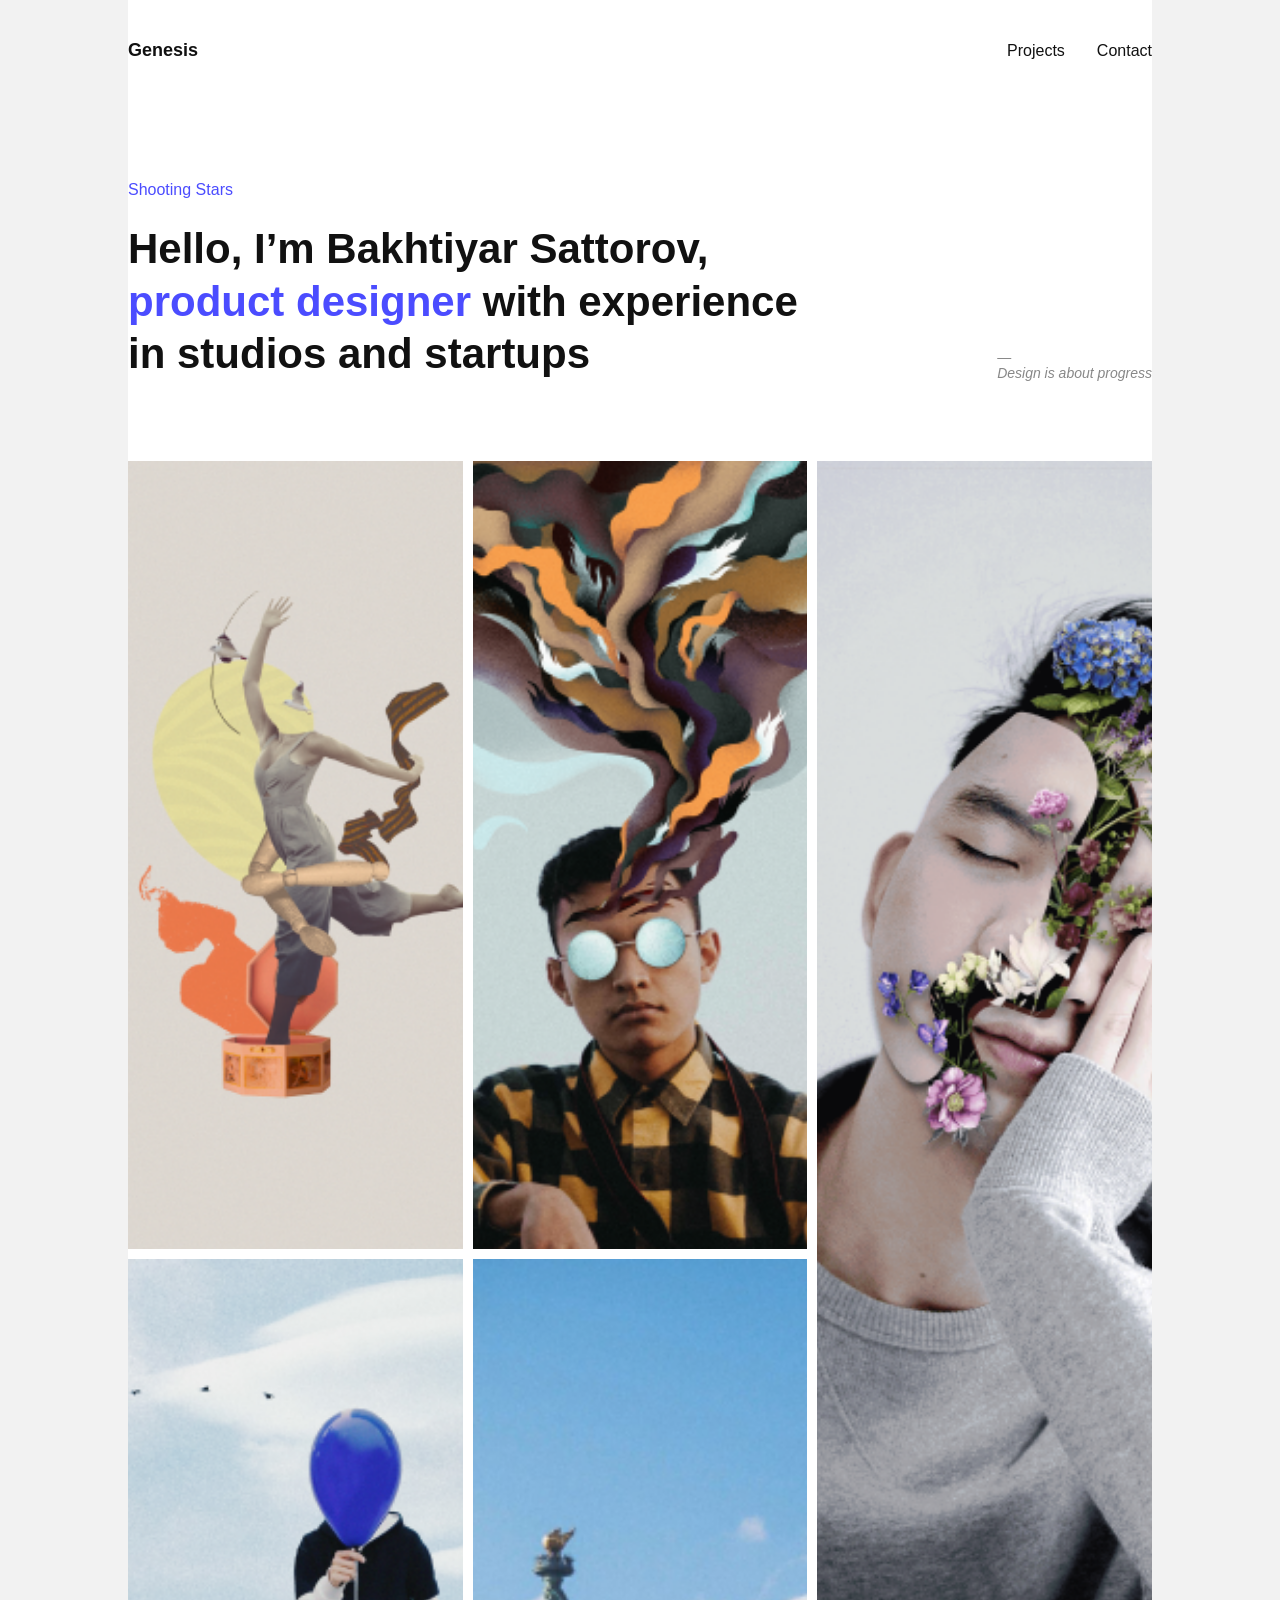
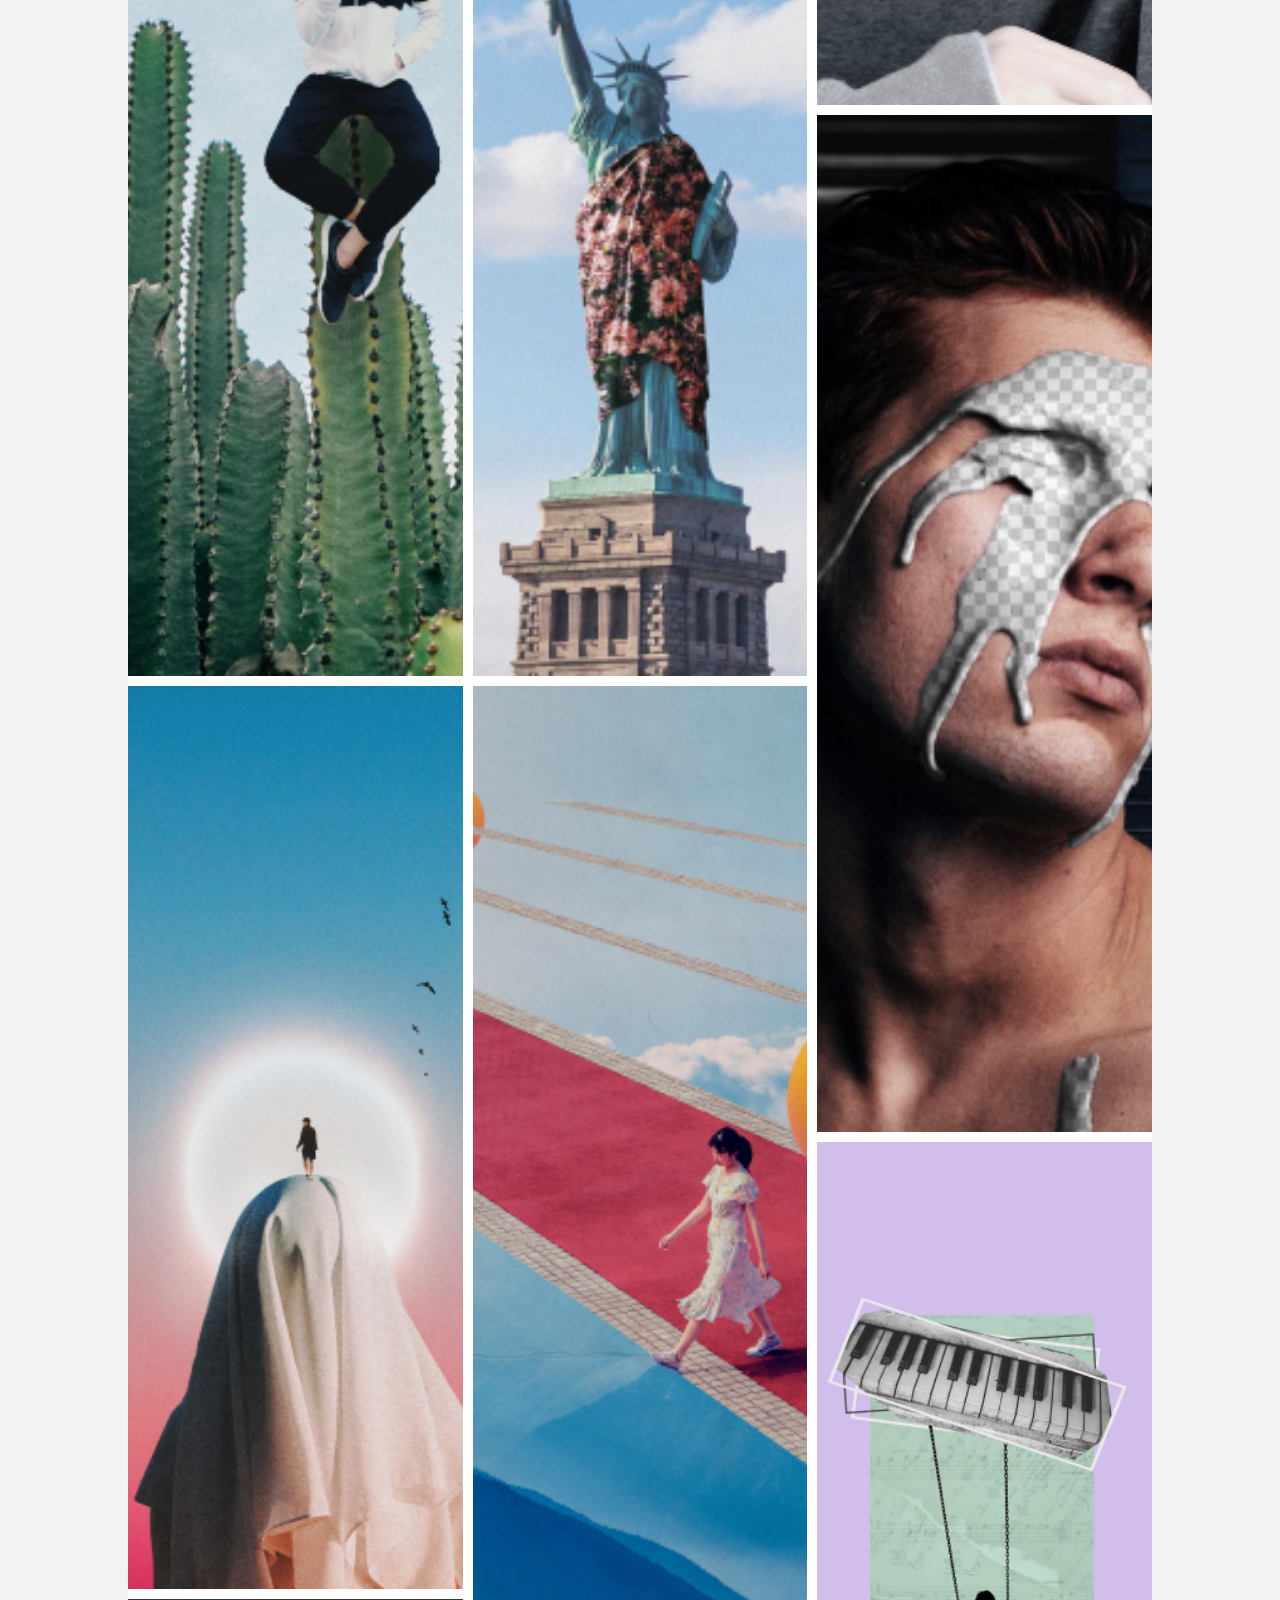
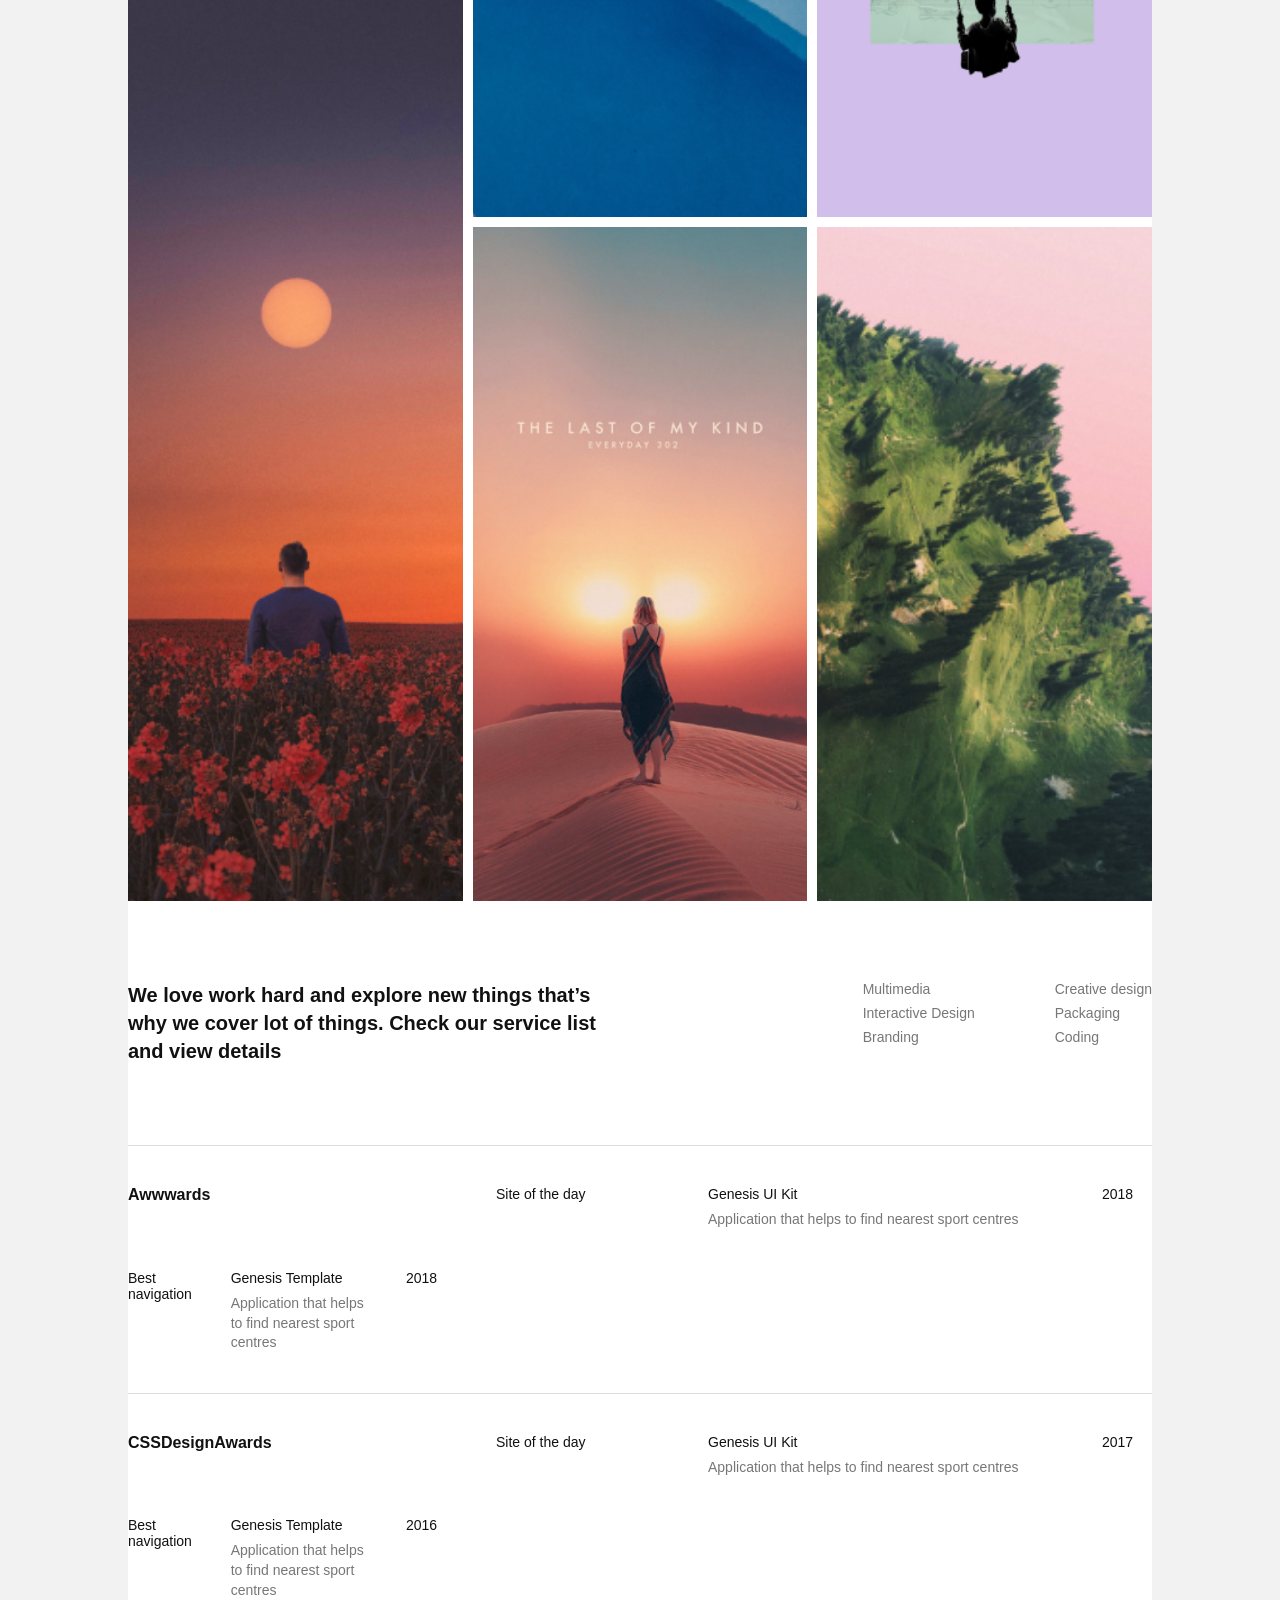
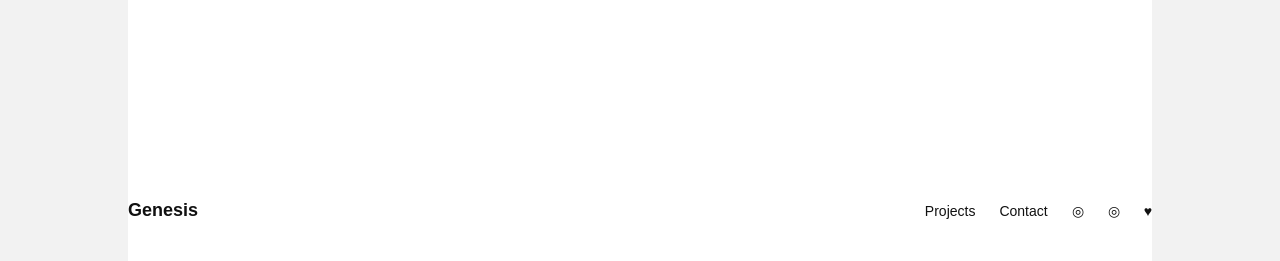
==== index.html @ eec8c071 "initial project structure and html" ====
<!DOCTYPE html>
<html lang="en">
<head>
    <meta charset="UTF-8">
    <meta name="viewport" content="width=device-width, initial-scale=1.0">
    <title>Document</title>
    <link rel="stylesheet" href="styles/style.css">
</head>
    <body>

    <header class="header">
        <nav class="header__nav">
            <a class="header__logo" href="index.html">Genesis</a>

            <ul class="header__list">
                <li><a href="pages/project-details.html">Projects</a></li>
                <li><a href="pages/contact.html">Contact</a></li>
            </ul>
        </nav>
    </header>

    <main>
<section class="intro">
    <p class="intro__category">Shooting Stars</p>

    <div class="intro__content">
        <h1>Hello, I’m Bakhtiyar Sattorov, <span>product designer</span> with experience in studios and startups</h1>
        <p>—<br><em>Design is about progress</em></p>
    </div>
</section>

<section class="gallery">
    <div class="gallery__item gallery__item--a">
        <img src="images/image-A.png" alt="">
    </div>

    <div class="gallery__item gallery__item--b">
        <img src="images/image-B.png" alt="">
    </div>

    <div class="gallery__item gallery__item--c">
        <img src="images/image-C.png" alt="">
    </div>

    <div class="gallery__item gallery__item--d">
        <img src="images/image-D.png" alt="">
    </div>

    <div class="gallery__item gallery__item--e">
        <img src="images/image-E.png" alt="">
    </div>

    <div class="gallery__item gallery__item--f">
        <img src="images/image-F.png" alt="">
    </div>

    <div class="gallery__item gallery__item--g">
        <img src="images/image-G.png" alt="">
    </div>

    <div class="gallery__item gallery__item--h">
        <img src="images/image-H.png" alt="">
    </div>

    <div class="gallery__item gallery__item--i">
        <img src="images/image-I.png" alt="">
    </div>

    <div class="gallery__item gallery__item--j">
        <img src="images/image-J.png" alt="">
    </div>

    <div class="gallery__item gallery__item--k">
        <img src="images/image-K.png" alt="">
    </div>

    <div class="gallery__item gallery__item--l">
        <img src="images/image-L.png" alt="">
    </div>
</section>

<section class="about">
    <p class="about__text">
        We love work hard and explore new things that’s why we cover lot of things. Check our service list and view details
    </p>

    <div class="about__skills">
        <div>
            <p>Multimedia</p>
            <p>Interactive Design</p>
            <p>Branding</p>
        </div>

        <div>
            <p>Creative design</p>
            <p>Packaging</p>
            <p>Coding</p>
        </div>
    </div>
</section>

<section class="awards">

    <div class="awards__group">
        <h2>Awwwards</h2>

        <div class="awards__item">
            <p>Site of the day</p>
            <div>
                <p>Genesis UI Kit</p>
                <p>Application that helps to find nearest sport centres</p>
            </div>
            <p>2018</p>
        </div>

        <div class="awards__item">
            <p>Best navigation</p>
            <div>
                <p>Genesis Template</p>
                <p>Application that helps to find nearest sport centres</p>
            </div>
            <p>2018</p>
        </div>
    </div>

    <div class="awards__group">
        <h2>CSSDesignAwards</h2>

        <div class="awards__item">
            <p>Site of the day</p>
            <div>
                <p>Genesis UI Kit</p>
                <p>Application that helps to find nearest sport centres</p>
            </div>
            <p>2017</p>
        </div>

        <div class="awards__item">
            <p>Best navigation</p>
            <div>
                <p>Genesis Template</p>
                <p>Application that helps to find nearest sport centres</p>
            </div>
            <p>2016</p>
        </div>
    </div>

</section>

    </main>

        <footer class="footer">
    <a class="footer__logo" href="index.html">Genesis</a>

    <nav class="footer__nav">
        <a href="pages/project-details.html">Projects</a>
        <a href="pages/contact.html">Contact</a>
        <a href="#">◎</a>
        <a href="#">◎</a>
        <a href="#">♥</a>
    </nav>
        </footer>

</body>
</html>
---- styles/style.css ----
*{-webkit-box-sizing:border-box;box-sizing:border-box}body{margin:0;background-color:#f2f2f2;font-family:Arial,sans-serif;color:#111}a{color:inherit;text-decoration:none}.footer,.header,main{width:80%;max-width:1200px;margin:0 auto;background-color:white}.header{display:-webkit-box;display:-ms-flexbox;display:flex;-webkit-box-pack:justify;-ms-flex-pack:justify;justify-content:space-between;-webkit-box-align:center;-ms-flex-align:center;align-items:center;padding:40px 0}.header__nav{display:-webkit-box;display:-ms-flexbox;display:flex;-webkit-box-pack:justify;-ms-flex-pack:justify;justify-content:space-between;-webkit-box-align:center;-ms-flex-align:center;align-items:center;width:100%}.footer__logo,.header__logo{font-size:18px;font-weight:bold}.header__list{display:-webkit-box;display:-ms-flexbox;display:flex;gap:32px;margin:0;padding:0;list-style:none}main{padding:40px 0}.intro{padding:40px 0 80px}.intro__category{margin:0 0 24px;color:#4b4cff}.intro__content{display:-webkit-box;display:-ms-flexbox;display:flex;-webkit-box-pack:justify;-ms-flex-pack:justify;justify-content:space-between;-webkit-box-align:end;-ms-flex-align:end;align-items:flex-end;gap:40px}.intro h1{max-width:700px;margin:0;font-size:42px;line-height:1.25}.intro h1 span{color:#4b4cff}.intro__content p{margin:0;color:#888;font-size:14px}.gallery{display:-ms-grid;display:grid;-ms-grid-columns:1fr 10px 1fr 10px 1fr 10px 1fr 10px 1fr 10px 1fr 10px 1fr 10px 1fr 10px 1fr;grid-template-columns:repeat(9,1fr);-ms-grid-rows:1fr 10px 1fr 10px 1fr 10px 1fr 10px 1fr 10px 1fr 10px 1fr 10px 1fr 10px 1fr 10px 1fr 10px 1fr 10px 1fr 10px 1fr 10px 1fr 10px 1fr 10px 1fr 10px 1fr 10px 1fr 10px 1fr 10px 1fr 10px 1fr 10px 1fr 10px 1fr 10px 1fr 10px 1fr 10px 1fr 10px 1fr 10px 1fr 10px 1fr 10px 1fr 10px 1fr 10px 1fr;grid-template-rows:repeat(32,1fr);gap:10px;width:100%;aspect-ratio:9/32}.gallery>:first-child{-ms-grid-row:1;-ms-grid-column:1}.gallery>:nth-child(2){-ms-grid-row:1;-ms-grid-column:3}.gallery>:nth-child(3){-ms-grid-row:1;-ms-grid-column:5}.gallery>:nth-child(4){-ms-grid-row:1;-ms-grid-column:7}.gallery>:nth-child(5){-ms-grid-row:1;-ms-grid-column:9}.gallery>:nth-child(6){-ms-grid-row:1;-ms-grid-column:11}.gallery>:nth-child(7){-ms-grid-row:1;-ms-grid-column:13}.gallery>:nth-child(8){-ms-grid-row:1;-ms-grid-column:15}.gallery>:nth-child(9){-ms-grid-row:1;-ms-grid-column:17}.gallery>:nth-child(10){-ms-grid-row:3;-ms-grid-column:1}.gallery>:nth-child(11){-ms-grid-row:3;-ms-grid-column:3}.gallery>:nth-child(12){-ms-grid-row:3;-ms-grid-column:5}.gallery>:nth-child(13){-ms-grid-row:3;-ms-grid-column:7}.gallery>:nth-child(14){-ms-grid-row:3;-ms-grid-column:9}.gallery>:nth-child(15){-ms-grid-row:3;-ms-grid-column:11}.gallery>:nth-child(16){-ms-grid-row:3;-ms-grid-column:13}.gallery>:nth-child(17){-ms-grid-row:3;-ms-grid-column:15}.gallery>:nth-child(18){-ms-grid-row:3;-ms-grid-column:17}.gallery>:nth-child(19){-ms-grid-row:5;-ms-grid-column:1}.gallery>:nth-child(20){-ms-grid-row:5;-ms-grid-column:3}.gallery>:nth-child(21){-ms-grid-row:5;-ms-grid-column:5}.gallery>:nth-child(22){-ms-grid-row:5;-ms-grid-column:7}.gallery>:nth-child(23){-ms-grid-row:5;-ms-grid-column:9}.gallery>:nth-child(24){-ms-grid-row:5;-ms-grid-column:11}.gallery>:nth-child(25){-ms-grid-row:5;-ms-grid-column:13}.gallery>:nth-child(26){-ms-grid-row:5;-ms-grid-column:15}.gallery>:nth-child(27){-ms-grid-row:5;-ms-grid-column:17}.gallery>:nth-child(28){-ms-grid-row:7;-ms-grid-column:1}.gallery>:nth-child(29){-ms-grid-row:7;-ms-grid-column:3}.gallery>:nth-child(30){-ms-grid-row:7;-ms-grid-column:5}.gallery>:nth-child(31){-ms-grid-row:7;-ms-grid-column:7}.gallery>:nth-child(32){-ms-grid-row:7;-ms-grid-column:9}.gallery>:nth-child(33){-ms-grid-row:7;-ms-grid-column:11}.gallery>:nth-child(34){-ms-grid-row:7;-ms-grid-column:13}.gallery>:nth-child(35){-ms-grid-row:7;-ms-grid-column:15}.gallery>:nth-child(36){-ms-grid-row:7;-ms-grid-column:17}.gallery>:nth-child(37){-ms-grid-row:9;-ms-grid-column:1}.gallery>:nth-child(38){-ms-grid-row:9;-ms-grid-column:3}.gallery>:nth-child(39){-ms-grid-row:9;-ms-grid-column:5}.gallery>:nth-child(40){-ms-grid-row:9;-ms-grid-column:7}.gallery>:nth-child(41){-ms-grid-row:9;-ms-grid-column:9}.gallery>:nth-child(42){-ms-grid-row:9;-ms-grid-column:11}.gallery>:nth-child(43){-ms-grid-row:9;-ms-grid-column:13}.gallery>:nth-child(44){-ms-grid-row:9;-ms-grid-column:15}.gallery>:nth-child(45){-ms-grid-row:9;-ms-grid-column:17}.gallery>:nth-child(46){-ms-grid-row:11;-ms-grid-column:1}.gallery>:nth-child(47){-ms-grid-row:11;-ms-grid-column:3}.gallery>:nth-child(48){-ms-grid-row:11;-ms-grid-column:5}.gallery>:nth-child(49){-ms-grid-row:11;-ms-grid-column:7}.gallery>:nth-child(50){-ms-grid-row:11;-ms-grid-column:9}.gallery>:nth-child(51){-ms-grid-row:11;-ms-grid-column:11}.gallery>:nth-child(52){-ms-grid-row:11;-ms-grid-column:13}.gallery>:nth-child(53){-ms-grid-row:11;-ms-grid-column:15}.gallery>:nth-child(54){-ms-grid-row:11;-ms-grid-column:17}.gallery>:nth-child(55){-ms-grid-row:13;-ms-grid-column:1}.gallery>:nth-child(56){-ms-grid-row:13;-ms-grid-column:3}.gallery>:nth-child(57){-ms-grid-row:13;-ms-grid-column:5}.gallery>:nth-child(58){-ms-grid-row:13;-ms-grid-column:7}.gallery>:nth-child(59){-ms-grid-row:13;-ms-grid-column:9}.gallery>:nth-child(60){-ms-grid-row:13;-ms-grid-column:11}.gallery>:nth-child(61){-ms-grid-row:13;-ms-grid-column:13}.gallery>:nth-child(62){-ms-grid-row:13;-ms-grid-column:15}.gallery>:nth-child(63){-ms-grid-row:13;-ms-grid-column:17}.gallery>:nth-child(64){-ms-grid-row:15;-ms-grid-column:1}.gallery>:nth-child(65){-ms-grid-row:15;-ms-grid-column:3}.gallery>:nth-child(66){-ms-grid-row:15;-ms-grid-column:5}.gallery>:nth-child(67){-ms-grid-row:15;-ms-grid-column:7}.gallery>:nth-child(68){-ms-grid-row:15;-ms-grid-column:9}.gallery>:nth-child(69){-ms-grid-row:15;-ms-grid-column:11}.gallery>:nth-child(70){-ms-grid-row:15;-ms-grid-column:13}.gallery>:nth-child(71){-ms-grid-row:15;-ms-grid-column:15}.gallery>:nth-child(72){-ms-grid-row:15;-ms-grid-column:17}.gallery>:nth-child(73){-ms-grid-row:17;-ms-grid-column:1}.gallery>:nth-child(74){-ms-grid-row:17;-ms-grid-column:3}.gallery>:nth-child(75){-ms-grid-row:17;-ms-grid-column:5}.gallery>:nth-child(76){-ms-grid-row:17;-ms-grid-column:7}.gallery>:nth-child(77){-ms-grid-row:17;-ms-grid-column:9}.gallery>:nth-child(78){-ms-grid-row:17;-ms-grid-column:11}.gallery>:nth-child(79){-ms-grid-row:17;-ms-grid-column:13}.gallery>:nth-child(80){-ms-grid-row:17;-ms-grid-column:15}.gallery>:nth-child(81){-ms-grid-row:17;-ms-grid-column:17}.gallery>:nth-child(82){-ms-grid-row:19;-ms-grid-column:1}.gallery>:nth-child(83){-ms-grid-row:19;-ms-grid-column:3}.gallery>:nth-child(84){-ms-grid-row:19;-ms-grid-column:5}.gallery>:nth-child(85){-ms-grid-row:19;-ms-grid-column:7}.gallery>:nth-child(86){-ms-grid-row:19;-ms-grid-column:9}.gallery>:nth-child(87){-ms-grid-row:19;-ms-grid-column:11}.gallery>:nth-child(88){-ms-grid-row:19;-ms-grid-column:13}.gallery>:nth-child(89){-ms-grid-row:19;-ms-grid-column:15}.gallery>:nth-child(90){-ms-grid-row:19;-ms-grid-column:17}.gallery>:nth-child(91){-ms-grid-row:21;-ms-grid-column:1}.gallery>:nth-child(92){-ms-grid-row:21;-ms-grid-column:3}.gallery>:nth-child(93){-ms-grid-row:21;-ms-grid-column:5}.gallery>:nth-child(94){-ms-grid-row:21;-ms-grid-column:7}.gallery>:nth-child(95){-ms-grid-row:21;-ms-grid-column:9}.gallery>:nth-child(96){-ms-grid-row:21;-ms-grid-column:11}.gallery>:nth-child(97){-ms-grid-row:21;-ms-grid-column:13}.gallery>:nth-child(98){-ms-grid-row:21;-ms-grid-column:15}.gallery>:nth-child(99){-ms-grid-row:21;-ms-grid-column:17}.gallery>:nth-child(100){-ms-grid-row:23;-ms-grid-column:1}.gallery>:nth-child(101){-ms-grid-row:23;-ms-grid-column:3}.gallery>:nth-child(102){-ms-grid-row:23;-ms-grid-column:5}.gallery>:nth-child(103){-ms-grid-row:23;-ms-grid-column:7}.gallery>:nth-child(104){-ms-grid-row:23;-ms-grid-column:9}.gallery>:nth-child(105){-ms-grid-row:23;-ms-grid-column:11}.gallery>:nth-child(106){-ms-grid-row:23;-ms-grid-column:13}.gallery>:nth-child(107){-ms-grid-row:23;-ms-grid-column:15}.gallery>:nth-child(108){-ms-grid-row:23;-ms-grid-column:17}.gallery>:nth-child(109){-ms-grid-row:25;-ms-grid-column:1}.gallery>:nth-child(110){-ms-grid-row:25;-ms-grid-column:3}.gallery>:nth-child(111){-ms-grid-row:25;-ms-grid-column:5}.gallery>:nth-child(112){-ms-grid-row:25;-ms-grid-column:7}.gallery>:nth-child(113){-ms-grid-row:25;-ms-grid-column:9}.gallery>:nth-child(114){-ms-grid-row:25;-ms-grid-column:11}.gallery>:nth-child(115){-ms-grid-row:25;-ms-grid-column:13}.gallery>:nth-child(116){-ms-grid-row:25;-ms-grid-column:15}.gallery>:nth-child(117){-ms-grid-row:25;-ms-grid-column:17}.gallery>:nth-child(118){-ms-grid-row:27;-ms-grid-column:1}.gallery>:nth-child(119){-ms-grid-row:27;-ms-grid-column:3}.gallery>:nth-child(120){-ms-grid-row:27;-ms-grid-column:5}.gallery>:nth-child(121){-ms-grid-row:27;-ms-grid-column:7}.gallery>:nth-child(122){-ms-grid-row:27;-ms-grid-column:9}.gallery>:nth-child(123){-ms-grid-row:27;-ms-grid-column:11}.gallery>:nth-child(124){-ms-grid-row:27;-ms-grid-column:13}.gallery>:nth-child(125){-ms-grid-row:27;-ms-grid-column:15}.gallery>:nth-child(126){-ms-grid-row:27;-ms-grid-column:17}.gallery>:nth-child(127){-ms-grid-row:29;-ms-grid-column:1}.gallery>:nth-child(128){-ms-grid-row:29;-ms-grid-column:3}.gallery>:nth-child(129){-ms-grid-row:29;-ms-grid-column:5}.gallery>:nth-child(130){-ms-grid-row:29;-ms-grid-column:7}.gallery>:nth-child(131){-ms-grid-row:29;-ms-grid-column:9}.gallery>:nth-child(132){-ms-grid-row:29;-ms-grid-column:11}.gallery>:nth-child(133){-ms-grid-row:29;-ms-grid-column:13}.gallery>:nth-child(134){-ms-grid-row:29;-ms-grid-column:15}.gallery>:nth-child(135){-ms-grid-row:29;-ms-grid-column:17}.gallery>:nth-child(136){-ms-grid-row:31;-ms-grid-column:1}.gallery>:nth-child(137){-ms-grid-row:31;-ms-grid-column:3}.gallery>:nth-child(138){-ms-grid-row:31;-ms-grid-column:5}.gallery>:nth-child(139){-ms-grid-row:31;-ms-grid-column:7}.gallery>:nth-child(140){-ms-grid-row:31;-ms-grid-column:9}.gallery>:nth-child(141){-ms-grid-row:31;-ms-grid-column:11}.gallery>:nth-child(142){-ms-grid-row:31;-ms-grid-column:13}.gallery>:nth-child(143){-ms-grid-row:31;-ms-grid-column:15}.gallery>:nth-child(144){-ms-grid-row:31;-ms-grid-column:17}.gallery>:nth-child(145){-ms-grid-row:33;-ms-grid-column:1}.gallery>:nth-child(146){-ms-grid-row:33;-ms-grid-column:3}.gallery>:nth-child(147){-ms-grid-row:33;-ms-grid-column:5}.gallery>:nth-child(148){-ms-grid-row:33;-ms-grid-column:7}.gallery>:nth-child(149){-ms-grid-row:33;-ms-grid-column:9}.gallery>:nth-child(150){-ms-grid-row:33;-ms-grid-column:11}.gallery>:nth-child(151){-ms-grid-row:33;-ms-grid-column:13}.gallery>:nth-child(152){-ms-grid-row:33;-ms-grid-column:15}.gallery>:nth-child(153){-ms-grid-row:33;-ms-grid-column:17}.gallery>:nth-child(154){-ms-grid-row:35;-ms-grid-column:1}.gallery>:nth-child(155){-ms-grid-row:35;-ms-grid-column:3}.gallery>:nth-child(156){-ms-grid-row:35;-ms-grid-column:5}.gallery>:nth-child(157){-ms-grid-row:35;-ms-grid-column:7}.gallery>:nth-child(158){-ms-grid-row:35;-ms-grid-column:9}.gallery>:nth-child(159){-ms-grid-row:35;-ms-grid-column:11}.gallery>:nth-child(160){-ms-grid-row:35;-ms-grid-column:13}.gallery>:nth-child(161){-ms-grid-row:35;-ms-grid-column:15}.gallery>:nth-child(162){-ms-grid-row:35;-ms-grid-column:17}.gallery>:nth-child(163){-ms-grid-row:37;-ms-grid-column:1}.gallery>:nth-child(164){-ms-grid-row:37;-ms-grid-column:3}.gallery>:nth-child(165){-ms-grid-row:37;-ms-grid-column:5}.gallery>:nth-child(166){-ms-grid-row:37;-ms-grid-column:7}.gallery>:nth-child(167){-ms-grid-row:37;-ms-grid-column:9}.gallery>:nth-child(168){-ms-grid-row:37;-ms-grid-column:11}.gallery>:nth-child(169){-ms-grid-row:37;-ms-grid-column:13}.gallery>:nth-child(170){-ms-grid-row:37;-ms-grid-column:15}.gallery>:nth-child(171){-ms-grid-row:37;-ms-grid-column:17}.gallery>:nth-child(172){-ms-grid-row:39;-ms-grid-column:1}.gallery>:nth-child(173){-ms-grid-row:39;-ms-grid-column:3}.gallery>:nth-child(174){-ms-grid-row:39;-ms-grid-column:5}.gallery>:nth-child(175){-ms-grid-row:39;-ms-grid-column:7}.gallery>:nth-child(176){-ms-grid-row:39;-ms-grid-column:9}.gallery>:nth-child(177){-ms-grid-row:39;-ms-grid-column:11}.gallery>:nth-child(178){-ms-grid-row:39;-ms-grid-column:13}.gallery>:nth-child(179){-ms-grid-row:39;-ms-grid-column:15}.gallery>:nth-child(180){-ms-grid-row:39;-ms-grid-column:17}.gallery>:nth-child(181){-ms-grid-row:41;-ms-grid-column:1}.gallery>:nth-child(182){-ms-grid-row:41;-ms-grid-column:3}.gallery>:nth-child(183){-ms-grid-row:41;-ms-grid-column:5}.gallery>:nth-child(184){-ms-grid-row:41;-ms-grid-column:7}.gallery>:nth-child(185){-ms-grid-row:41;-ms-grid-column:9}.gallery>:nth-child(186){-ms-grid-row:41;-ms-grid-column:11}.gallery>:nth-child(187){-ms-grid-row:41;-ms-grid-column:13}.gallery>:nth-child(188){-ms-grid-row:41;-ms-grid-column:15}.gallery>:nth-child(189){-ms-grid-row:41;-ms-grid-column:17}.gallery>:nth-child(190){-ms-grid-row:43;-ms-grid-column:1}.gallery>:nth-child(191){-ms-grid-row:43;-ms-grid-column:3}.gallery>:nth-child(192){-ms-grid-row:43;-ms-grid-column:5}.gallery>:nth-child(193){-ms-grid-row:43;-ms-grid-column:7}.gallery>:nth-child(194){-ms-grid-row:43;-ms-grid-column:9}.gallery>:nth-child(195){-ms-grid-row:43;-ms-grid-column:11}.gallery>:nth-child(196){-ms-grid-row:43;-ms-grid-column:13}.gallery>:nth-child(197){-ms-grid-row:43;-ms-grid-column:15}.gallery>:nth-child(198){-ms-grid-row:43;-ms-grid-column:17}.gallery>:nth-child(199){-ms-grid-row:45;-ms-grid-column:1}.gallery>:nth-child(200){-ms-grid-row:45;-ms-grid-column:3}.gallery>:nth-child(201){-ms-grid-row:45;-ms-grid-column:5}.gallery>:nth-child(202){-ms-grid-row:45;-ms-grid-column:7}.gallery>:nth-child(203){-ms-grid-row:45;-ms-grid-column:9}.gallery>:nth-child(204){-ms-grid-row:45;-ms-grid-column:11}.gallery>:nth-child(205){-ms-grid-row:45;-ms-grid-column:13}.gallery>:nth-child(206){-ms-grid-row:45;-ms-grid-column:15}.gallery>:nth-child(207){-ms-grid-row:45;-ms-grid-column:17}.gallery>:nth-child(208){-ms-grid-row:47;-ms-grid-column:1}.gallery>:nth-child(209){-ms-grid-row:47;-ms-grid-column:3}.gallery>:nth-child(210){-ms-grid-row:47;-ms-grid-column:5}.gallery>:nth-child(211){-ms-grid-row:47;-ms-grid-column:7}.gallery>:nth-child(212){-ms-grid-row:47;-ms-grid-column:9}.gallery>:nth-child(213){-ms-grid-row:47;-ms-grid-column:11}.gallery>:nth-child(214){-ms-grid-row:47;-ms-grid-column:13}.gallery>:nth-child(215){-ms-grid-row:47;-ms-grid-column:15}.gallery>:nth-child(216){-ms-grid-row:47;-ms-grid-column:17}.gallery>:nth-child(217){-ms-grid-row:49;-ms-grid-column:1}.gallery>:nth-child(218){-ms-grid-row:49;-ms-grid-column:3}.gallery>:nth-child(219){-ms-grid-row:49;-ms-grid-column:5}.gallery>:nth-child(220){-ms-grid-row:49;-ms-grid-column:7}.gallery>:nth-child(221){-ms-grid-row:49;-ms-grid-column:9}.gallery>:nth-child(222){-ms-grid-row:49;-ms-grid-column:11}.gallery>:nth-child(223){-ms-grid-row:49;-ms-grid-column:13}.gallery>:nth-child(224){-ms-grid-row:49;-ms-grid-column:15}.gallery>:nth-child(225){-ms-grid-row:49;-ms-grid-column:17}.gallery>:nth-child(226){-ms-grid-row:51;-ms-grid-column:1}.gallery>:nth-child(227){-ms-grid-row:51;-ms-grid-column:3}.gallery>:nth-child(228){-ms-grid-row:51;-ms-grid-column:5}.gallery>:nth-child(229){-ms-grid-row:51;-ms-grid-column:7}.gallery>:nth-child(230){-ms-grid-row:51;-ms-grid-column:9}.gallery>:nth-child(231){-ms-grid-row:51;-ms-grid-column:11}.gallery>:nth-child(232){-ms-grid-row:51;-ms-grid-column:13}.gallery>:nth-child(233){-ms-grid-row:51;-ms-grid-column:15}.gallery>:nth-child(234){-ms-grid-row:51;-ms-grid-column:17}.gallery>:nth-child(235){-ms-grid-row:53;-ms-grid-column:1}.gallery>:nth-child(236){-ms-grid-row:53;-ms-grid-column:3}.gallery>:nth-child(237){-ms-grid-row:53;-ms-grid-column:5}.gallery>:nth-child(238){-ms-grid-row:53;-ms-grid-column:7}.gallery>:nth-child(239){-ms-grid-row:53;-ms-grid-column:9}.gallery>:nth-child(240){-ms-grid-row:53;-ms-grid-column:11}.gallery>:nth-child(241){-ms-grid-row:53;-ms-grid-column:13}.gallery>:nth-child(242){-ms-grid-row:53;-ms-grid-column:15}.gallery>:nth-child(243){-ms-grid-row:53;-ms-grid-column:17}.gallery>:nth-child(244){-ms-grid-row:55;-ms-grid-column:1}.gallery>:nth-child(245){-ms-grid-row:55;-ms-grid-column:3}.gallery>:nth-child(246){-ms-grid-row:55;-ms-grid-column:5}.gallery>:nth-child(247){-ms-grid-row:55;-ms-grid-column:7}.gallery>:nth-child(248){-ms-grid-row:55;-ms-grid-column:9}.gallery>:nth-child(249){-ms-grid-row:55;-ms-grid-column:11}.gallery>:nth-child(250){-ms-grid-row:55;-ms-grid-column:13}.gallery>:nth-child(251){-ms-grid-row:55;-ms-grid-column:15}.gallery>:nth-child(252){-ms-grid-row:55;-ms-grid-column:17}.gallery>:nth-child(253){-ms-grid-row:57;-ms-grid-column:1}.gallery>:nth-child(254){-ms-grid-row:57;-ms-grid-column:3}.gallery>:nth-child(255){-ms-grid-row:57;-ms-grid-column:5}.gallery>:nth-child(256){-ms-grid-row:57;-ms-grid-column:7}.gallery>:nth-child(257){-ms-grid-row:57;-ms-grid-column:9}.gallery>:nth-child(258){-ms-grid-row:57;-ms-grid-column:11}.gallery>:nth-child(259){-ms-grid-row:57;-ms-grid-column:13}.gallery>:nth-child(260){-ms-grid-row:57;-ms-grid-column:15}.gallery>:nth-child(261){-ms-grid-row:57;-ms-grid-column:17}.gallery>:nth-child(262){-ms-grid-row:59;-ms-grid-column:1}.gallery>:nth-child(263){-ms-grid-row:59;-ms-grid-column:3}.gallery>:nth-child(264){-ms-grid-row:59;-ms-grid-column:5}.gallery>:nth-child(265){-ms-grid-row:59;-ms-grid-column:7}.gallery>:nth-child(266){-ms-grid-row:59;-ms-grid-column:9}.gallery>:nth-child(267){-ms-grid-row:59;-ms-grid-column:11}.gallery>:nth-child(268){-ms-grid-row:59;-ms-grid-column:13}.gallery>:nth-child(269){-ms-grid-row:59;-ms-grid-column:15}.gallery>:nth-child(270){-ms-grid-row:59;-ms-grid-column:17}.gallery>:nth-child(271){-ms-grid-row:61;-ms-grid-column:1}.gallery>:nth-child(272){-ms-grid-row:61;-ms-grid-column:3}.gallery>:nth-child(273){-ms-grid-row:61;-ms-grid-column:5}.gallery>:nth-child(274){-ms-grid-row:61;-ms-grid-column:7}.gallery>:nth-child(275){-ms-grid-row:61;-ms-grid-column:9}.gallery>:nth-child(276){-ms-grid-row:61;-ms-grid-column:11}.gallery>:nth-child(277){-ms-grid-row:61;-ms-grid-column:13}.gallery>:nth-child(278){-ms-grid-row:61;-ms-grid-column:15}.gallery>:nth-child(279){-ms-grid-row:61;-ms-grid-column:17}.gallery>:nth-child(280){-ms-grid-row:63;-ms-grid-column:1}.gallery>:nth-child(281){-ms-grid-row:63;-ms-grid-column:3}.gallery>:nth-child(282){-ms-grid-row:63;-ms-grid-column:5}.gallery>:nth-child(283){-ms-grid-row:63;-ms-grid-column:7}.gallery>:nth-child(284){-ms-grid-row:63;-ms-grid-column:9}.gallery>:nth-child(285){-ms-grid-row:63;-ms-grid-column:11}.gallery>:nth-child(286){-ms-grid-row:63;-ms-grid-column:13}.gallery>:nth-child(287){-ms-grid-row:63;-ms-grid-column:15}.gallery>:nth-child(288){-ms-grid-row:63;-ms-grid-column:17}.gallery__item{overflow:hidden}.gallery__item img{width:100%;height:100%;-o-object-fit:cover;object-fit:cover;display:block}.gallery__item--a{-ms-grid-column:1;-ms-grid-column-span:3;grid-column:1/4;-ms-grid-row:1;-ms-grid-row-span:7;grid-row:1/8}.gallery__item--b{-ms-grid-column:4;-ms-grid-column-span:3;grid-column:4/7;-ms-grid-row:1;-ms-grid-row-span:7;grid-row:1/8}.gallery__item--c{-ms-grid-column:7;-ms-grid-column-span:3;grid-column:7/10;-ms-grid-row:1;-ms-grid-row-span:11;grid-row:1/12}.gallery__item--d{-ms-grid-column:1;-ms-grid-column-span:3;grid-column:1/4;-ms-grid-row:8;-ms-grid-row-span:9;grid-row:8/17}.gallery__item--e{-ms-grid-column:4;-ms-grid-column-span:3;grid-column:4/7;-ms-grid-row:8;-ms-grid-row-span:9;grid-row:8/17}.gallery__item--f{-ms-grid-column:7;-ms-grid-column-span:3;grid-column:7/10;-ms-grid-row:12;-ms-grid-row-span:9;grid-row:12/21}.gallery__item--g{-ms-grid-column:1;-ms-grid-column-span:3;grid-column:1/4;-ms-grid-row:17;-ms-grid-row-span:8;grid-row:17/25}.gallery__item--h{-ms-grid-column:4;-ms-grid-column-span:3;grid-column:4/7;-ms-grid-row:17;-ms-grid-row-span:10;grid-row:17/27}.gallery__item--i{-ms-grid-column:7;-ms-grid-column-span:3;grid-column:7/10;-ms-grid-row:21;-ms-grid-row-span:6;grid-row:21/27}.gallery__item--j{-ms-grid-column:1;-ms-grid-column-span:3;grid-column:1/4;-ms-grid-row:25;-ms-grid-row-span:8;grid-row:25/33}.gallery__item--k{-ms-grid-column:4;-ms-grid-column-span:3;grid-column:4/7;-ms-grid-row:27;-ms-grid-row-span:6;grid-row:27/33}.gallery__item--l{-ms-grid-column:7;-ms-grid-column-span:3;grid-column:7/10;-ms-grid-row:27;-ms-grid-row-span:6;grid-row:27/33}.about{display:-webkit-box;display:-ms-flexbox;display:flex;-webkit-box-pack:justify;-ms-flex-pack:justify;justify-content:space-between;gap:80px;padding:80px 0}.about__text{max-width:500px;margin:0;font-size:20px;line-height:1.4;font-weight:bold}.about__skills{display:-webkit-box;display:-ms-flexbox;display:flex;gap:80px;color:#777;font-size:14px}.about__skills p{margin:0 0 8px}.awards{padding-bottom:80px}.awards__group{display:-ms-grid;display:grid;-ms-grid-columns:1fr 40px 2fr;grid-template-columns:1fr 2fr;gap:40px;padding:40px 0;border-top:1px solid #ddd}.awards__group h2{margin:0;font-size:16px}.awards__item{display:-ms-grid;display:grid;-ms-grid-columns:1fr 30px 2fr 30px 50px;grid-template-columns:1fr 2fr 50px;gap:30px;font-size:14px}.awards__item p{margin:0}.awards__item div p:last-child{margin-top:8px;color:#777;line-height:1.4}.footer{display:-webkit-box;display:-ms-flexbox;display:flex;-webkit-box-pack:justify;-ms-flex-pack:justify;justify-content:space-between;-webkit-box-align:center;-ms-flex-align:center;align-items:center;padding:40px 0}.footer__nav{display:-webkit-box;display:-ms-flexbox;display:flex;-webkit-box-align:center;-ms-flex-align:center;align-items:center;gap:24px;font-size:14px}
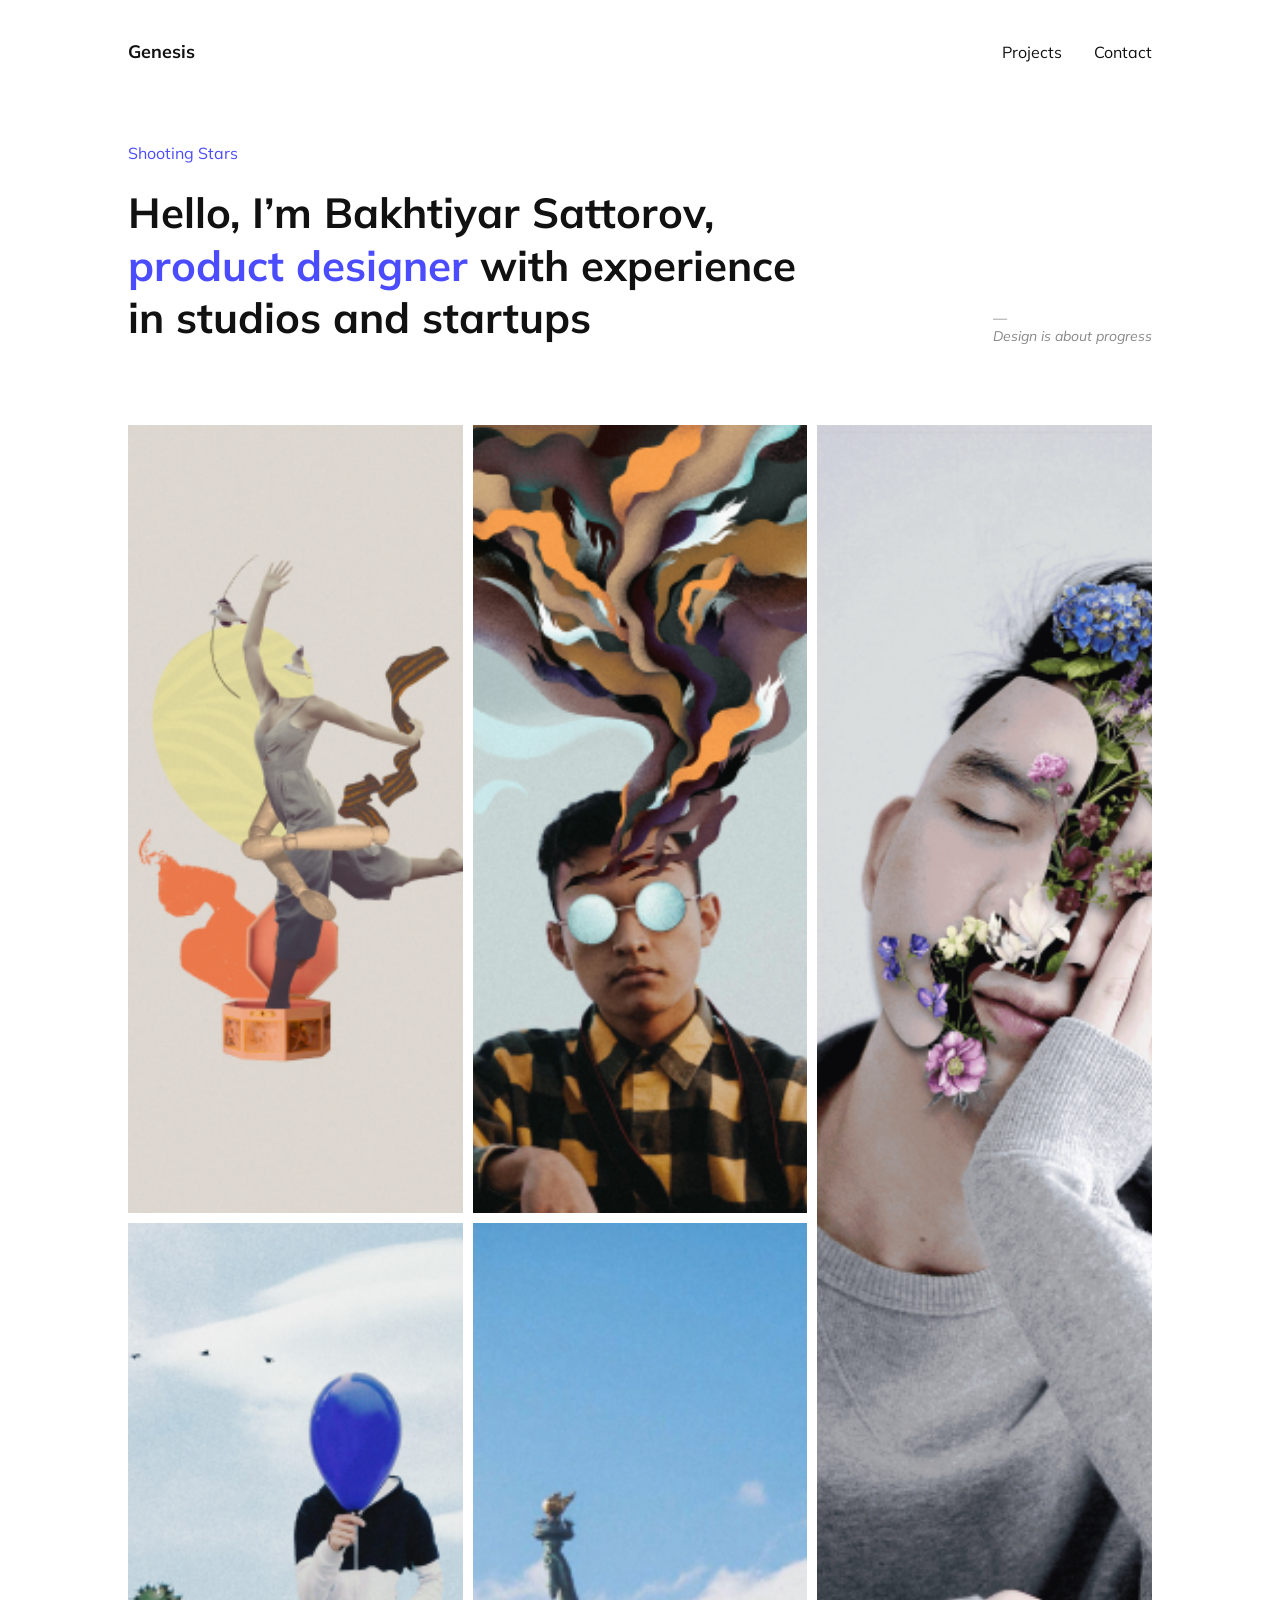
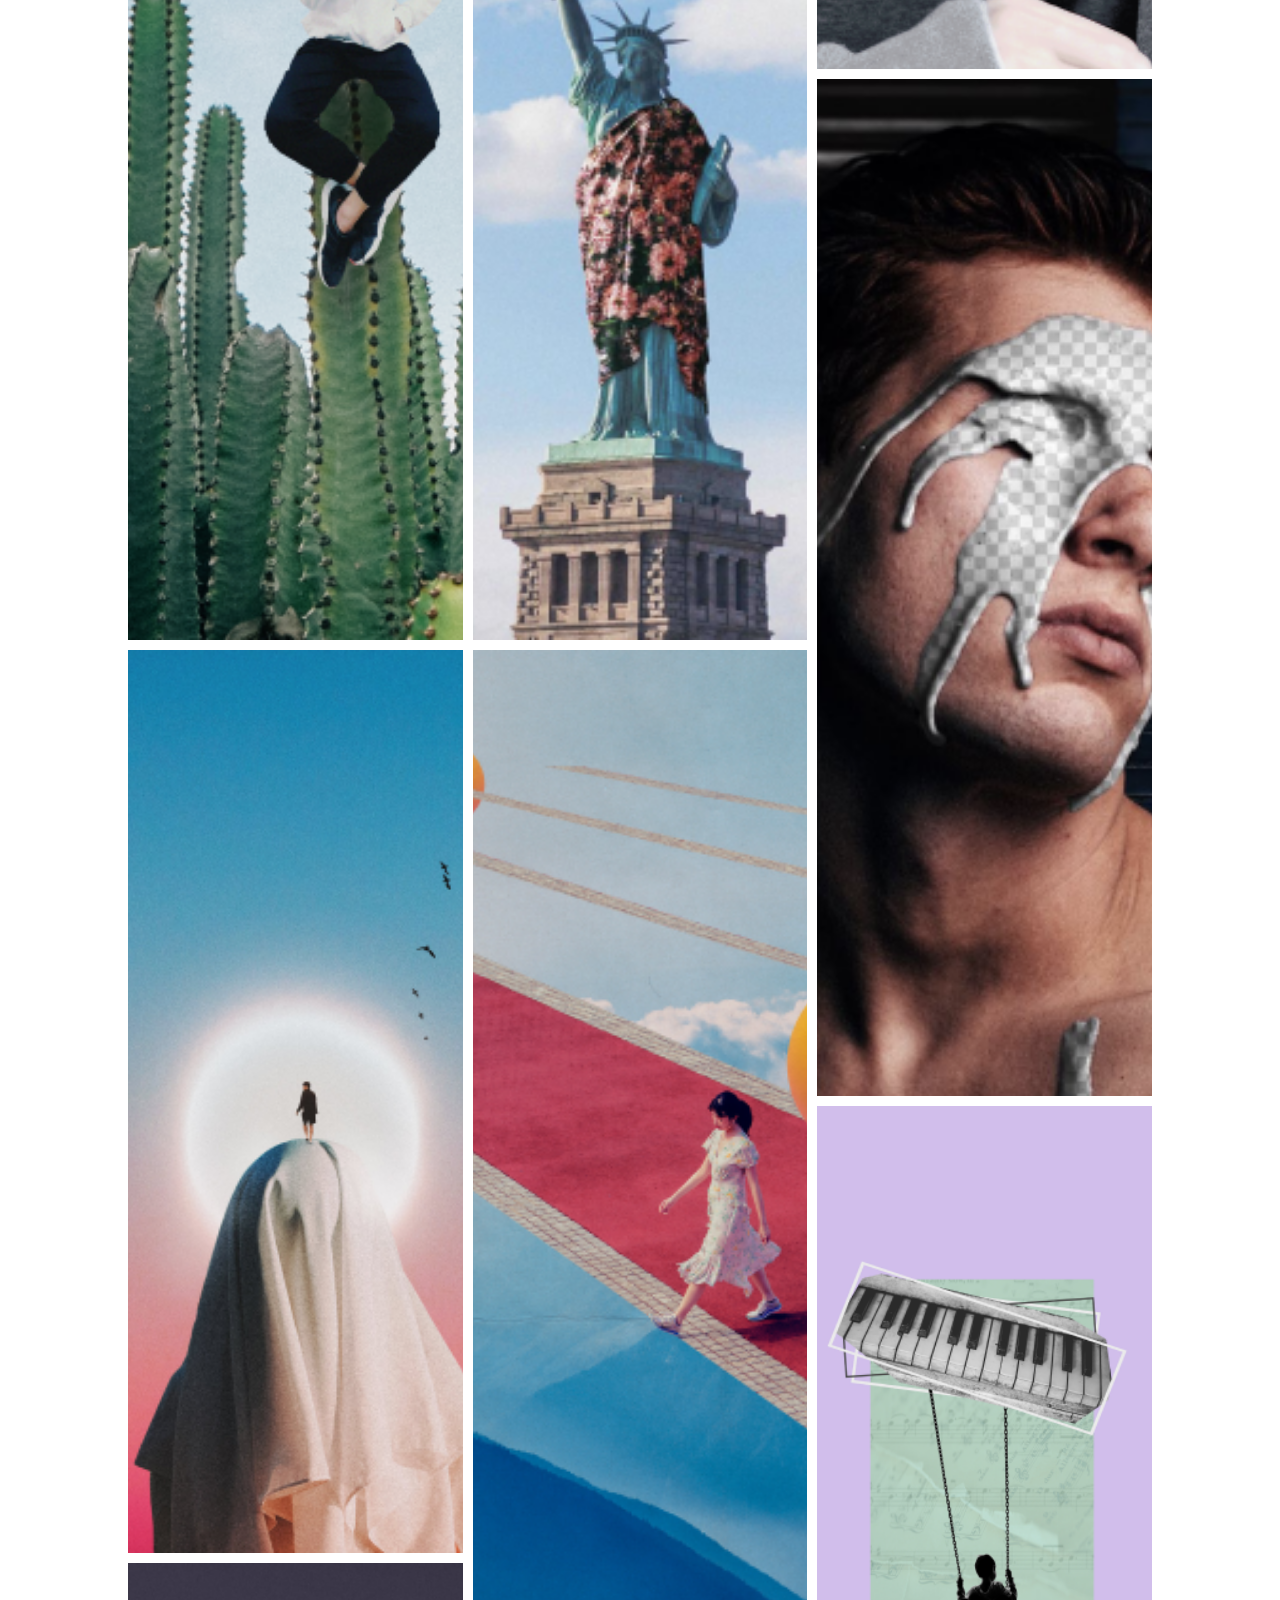
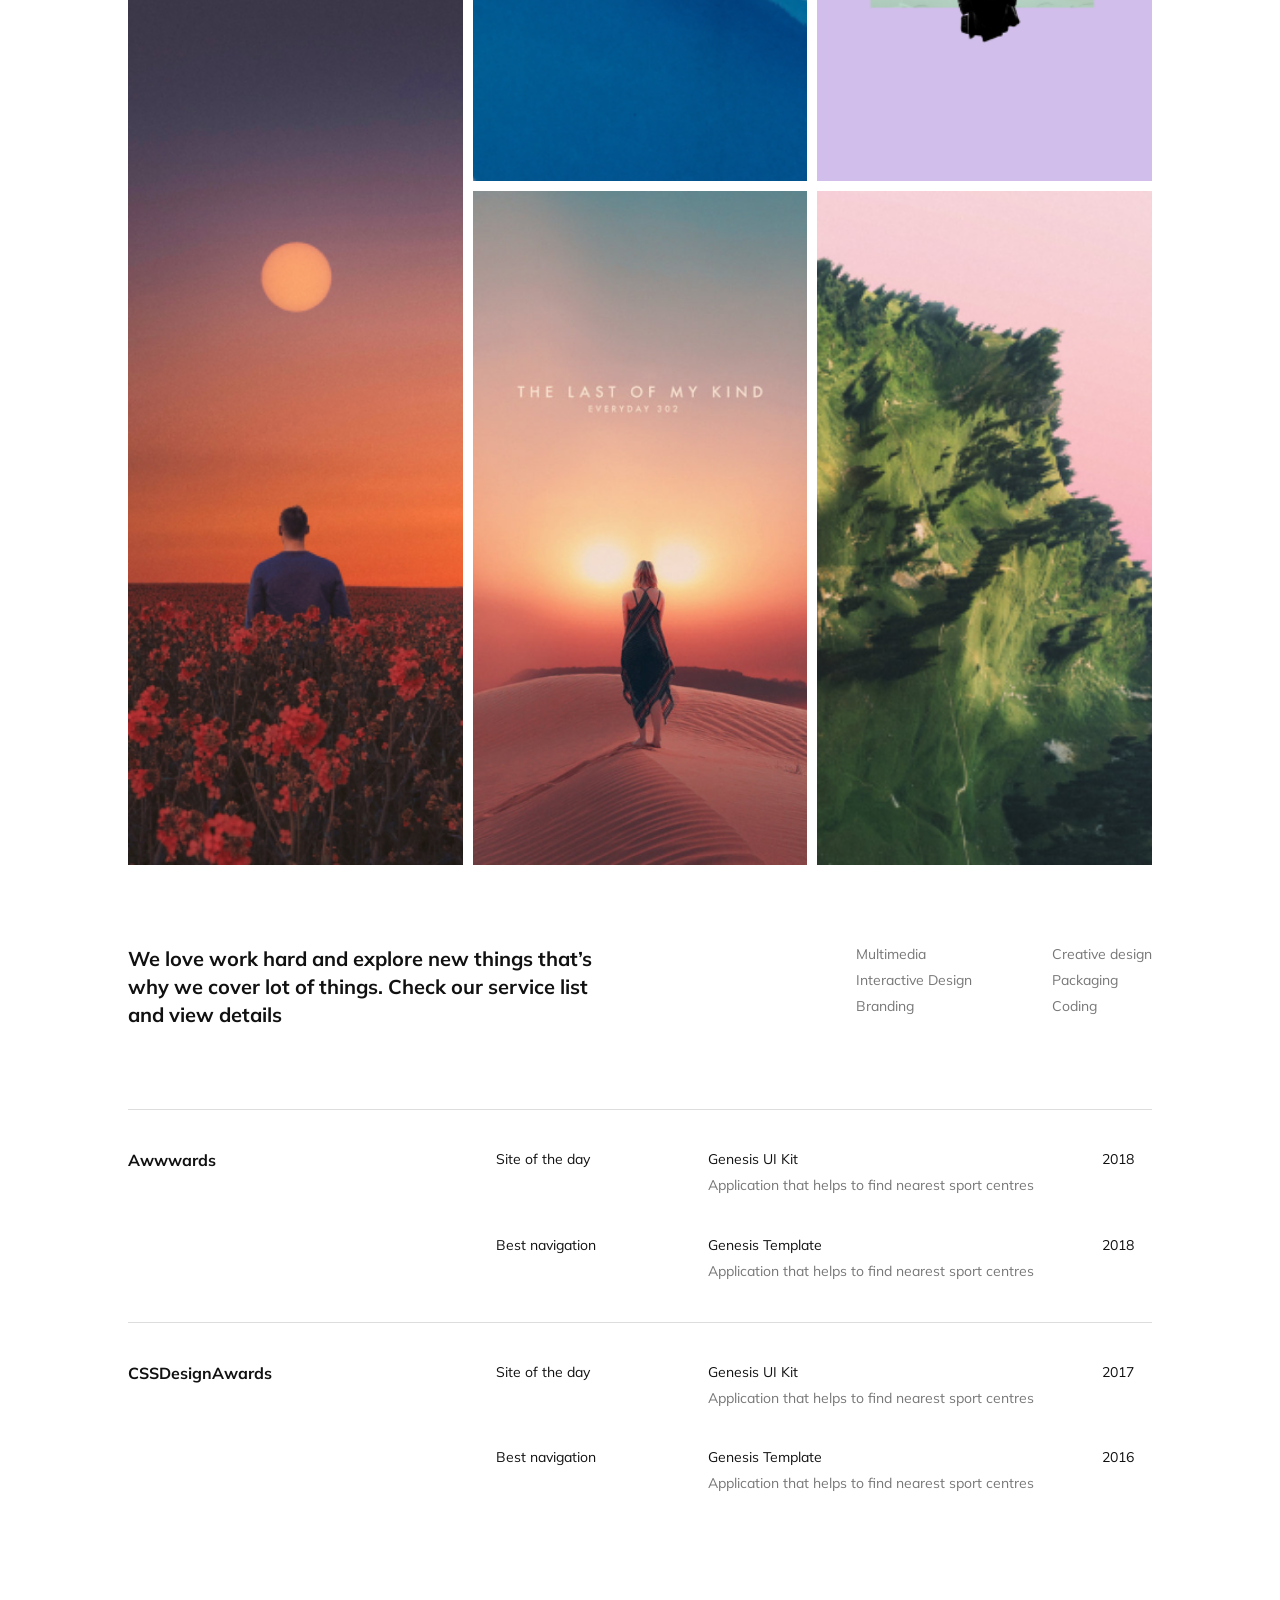
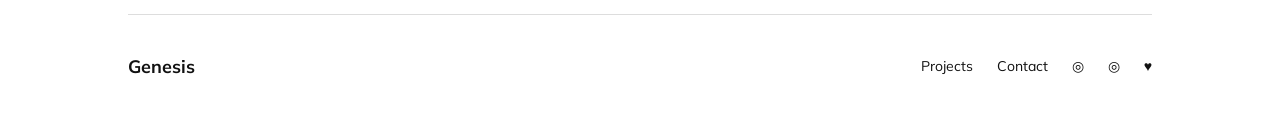
==== commit 0c55e526: "font and padding" ====
--- a/index.html
+++ b/index.html
@@ -4,6 +4,9 @@
     <meta charset="UTF-8">
     <meta name="viewport" content="width=device-width, initial-scale=1.0">
     <title>Document</title>
+    <link rel="preconnect" href="https://fonts.googleapis.com">
+<link rel="preconnect" href="https://fonts.gstatic.com" crossorigin>
+<link href="https://fonts.googleapis.com/css2?family=Mulish:wght@400;600;700&display=swap" rel="stylesheet">
     <link rel="stylesheet" href="styles/style.css">
 </head>
     <body>
--- a/styles/style.css
+++ b/styles/style.css
@@ -1 +1 @@
-*{-webkit-box-sizing:border-box;box-sizing:border-box}body{margin:0;background-color:#f2f2f2;font-family:Arial,sans-serif;color:#111}a{color:inherit;text-decoration:none}.footer,.header,main{width:80%;max-width:1200px;margin:0 auto;background-color:white}.header{display:-webkit-box;display:-ms-flexbox;display:flex;-webkit-box-pack:justify;-ms-flex-pack:justify;justify-content:space-between;-webkit-box-align:center;-ms-flex-align:center;align-items:center;padding:40px 0}.header__nav{display:-webkit-box;display:-ms-flexbox;display:flex;-webkit-box-pack:justify;-ms-flex-pack:justify;justify-content:space-between;-webkit-box-align:center;-ms-flex-align:center;align-items:center;width:100%}.footer__logo,.header__logo{font-size:18px;font-weight:bold}.header__list{display:-webkit-box;display:-ms-flexbox;display:flex;gap:32px;margin:0;padding:0;list-style:none}main{padding:40px 0}.intro{padding:40px 0 80px}.intro__category{margin:0 0 24px;color:#4b4cff}.intro__content{display:-webkit-box;display:-ms-flexbox;display:flex;-webkit-box-pack:justify;-ms-flex-pack:justify;justify-content:space-between;-webkit-box-align:end;-ms-flex-align:end;align-items:flex-end;gap:40px}.intro h1{max-width:700px;margin:0;font-size:42px;line-height:1.25}.intro h1 span{color:#4b4cff}.intro__content p{margin:0;color:#888;font-size:14px}.gallery{display:-ms-grid;display:grid;-ms-grid-columns:1fr 10px 1fr 10px 1fr 10px 1fr 10px 1fr 10px 1fr 10px 1fr 10px 1fr 10px 1fr;grid-template-columns:repeat(9,1fr);-ms-grid-rows:1fr 10px 1fr 10px 1fr 10px 1fr 10px 1fr 10px 1fr 10px 1fr 10px 1fr 10px 1fr 10px 1fr 10px 1fr 10px 1fr 10px 1fr 10px 1fr 10px 1fr 10px 1fr 10px 1fr 10px 1fr 10px 1fr 10px 1fr 10px 1fr 10px 1fr 10px 1fr 10px 1fr 10px 1fr 10px 1fr 10px 1fr 10px 1fr 10px 1fr 10px 1fr 10px 1fr 10px 1fr;grid-template-rows:repeat(32,1fr);gap:10px;width:100%;aspect-ratio:9/32}.gallery>:first-child{-ms-grid-row:1;-ms-grid-column:1}.gallery>:nth-child(2){-ms-grid-row:1;-ms-grid-column:3}.gallery>:nth-child(3){-ms-grid-row:1;-ms-grid-column:5}.gallery>:nth-child(4){-ms-grid-row:1;-ms-grid-column:7}.gallery>:nth-child(5){-ms-grid-row:1;-ms-grid-column:9}.gallery>:nth-child(6){-ms-grid-row:1;-ms-grid-column:11}.gallery>:nth-child(7){-ms-grid-row:1;-ms-grid-column:13}.gallery>:nth-child(8){-ms-grid-row:1;-ms-grid-column:15}.gallery>:nth-child(9){-ms-grid-row:1;-ms-grid-column:17}.gallery>:nth-child(10){-ms-grid-row:3;-ms-grid-column:1}.gallery>:nth-child(11){-ms-grid-row:3;-ms-grid-column:3}.gallery>:nth-child(12){-ms-grid-row:3;-ms-grid-column:5}.gallery>:nth-child(13){-ms-grid-row:3;-ms-grid-column:7}.gallery>:nth-child(14){-ms-grid-row:3;-ms-grid-column:9}.gallery>:nth-child(15){-ms-grid-row:3;-ms-grid-column:11}.gallery>:nth-child(16){-ms-grid-row:3;-ms-grid-column:13}.gallery>:nth-child(17){-ms-grid-row:3;-ms-grid-column:15}.gallery>:nth-child(18){-ms-grid-row:3;-ms-grid-column:17}.gallery>:nth-child(19){-ms-grid-row:5;-ms-grid-column:1}.gallery>:nth-child(20){-ms-grid-row:5;-ms-grid-column:3}.gallery>:nth-child(21){-ms-grid-row:5;-ms-grid-column:5}.gallery>:nth-child(22){-ms-grid-row:5;-ms-grid-column:7}.gallery>:nth-child(23){-ms-grid-row:5;-ms-grid-column:9}.gallery>:nth-child(24){-ms-grid-row:5;-ms-grid-column:11}.gallery>:nth-child(25){-ms-grid-row:5;-ms-grid-column:13}.gallery>:nth-child(26){-ms-grid-row:5;-ms-grid-column:15}.gallery>:nth-child(27){-ms-grid-row:5;-ms-grid-column:17}.gallery>:nth-child(28){-ms-grid-row:7;-ms-grid-column:1}.gallery>:nth-child(29){-ms-grid-row:7;-ms-grid-column:3}.gallery>:nth-child(30){-ms-grid-row:7;-ms-grid-column:5}.gallery>:nth-child(31){-ms-grid-row:7;-ms-grid-column:7}.gallery>:nth-child(32){-ms-grid-row:7;-ms-grid-column:9}.gallery>:nth-child(33){-ms-grid-row:7;-ms-grid-column:11}.gallery>:nth-child(34){-ms-grid-row:7;-ms-grid-column:13}.gallery>:nth-child(35){-ms-grid-row:7;-ms-grid-column:15}.gallery>:nth-child(36){-ms-grid-row:7;-ms-grid-column:17}.gallery>:nth-child(37){-ms-grid-row:9;-ms-grid-column:1}.gallery>:nth-child(38){-ms-grid-row:9;-ms-grid-column:3}.gallery>:nth-child(39){-ms-grid-row:9;-ms-grid-column:5}.gallery>:nth-child(40){-ms-grid-row:9;-ms-grid-column:7}.gallery>:nth-child(41){-ms-grid-row:9;-ms-grid-column:9}.gallery>:nth-child(42){-ms-grid-row:9;-ms-grid-column:11}.gallery>:nth-child(43){-ms-grid-row:9;-ms-grid-column:13}.gallery>:nth-child(44){-ms-grid-row:9;-ms-grid-column:15}.gallery>:nth-child(45){-ms-grid-row:9;-ms-grid-column:17}.gallery>:nth-child(46){-ms-grid-row:11;-ms-grid-column:1}.gallery>:nth-child(47){-ms-grid-row:11;-ms-grid-column:3}.gallery>:nth-child(48){-ms-grid-row:11;-ms-grid-column:5}.gallery>:nth-child(49){-ms-grid-row:11;-ms-grid-column:7}.gallery>:nth-child(50){-ms-grid-row:11;-ms-grid-column:9}.gallery>:nth-child(51){-ms-grid-row:11;-ms-grid-column:11}.gallery>:nth-child(52){-ms-grid-row:11;-ms-grid-column:13}.gallery>:nth-child(53){-ms-grid-row:11;-ms-grid-column:15}.gallery>:nth-child(54){-ms-grid-row:11;-ms-grid-column:17}.gallery>:nth-child(55){-ms-grid-row:13;-ms-grid-column:1}.gallery>:nth-child(56){-ms-grid-row:13;-ms-grid-column:3}.gallery>:nth-child(57){-ms-grid-row:13;-ms-grid-column:5}.gallery>:nth-child(58){-ms-grid-row:13;-ms-grid-column:7}.gallery>:nth-child(59){-ms-grid-row:13;-ms-grid-column:9}.gallery>:nth-child(60){-ms-grid-row:13;-ms-grid-column:11}.gallery>:nth-child(61){-ms-grid-row:13;-ms-grid-column:13}.gallery>:nth-child(62){-ms-grid-row:13;-ms-grid-column:15}.gallery>:nth-child(63){-ms-grid-row:13;-ms-grid-column:17}.gallery>:nth-child(64){-ms-grid-row:15;-ms-grid-column:1}.gallery>:nth-child(65){-ms-grid-row:15;-ms-grid-column:3}.gallery>:nth-child(66){-ms-grid-row:15;-ms-grid-column:5}.gallery>:nth-child(67){-ms-grid-row:15;-ms-grid-column:7}.gallery>:nth-child(68){-ms-grid-row:15;-ms-grid-column:9}.gallery>:nth-child(69){-ms-grid-row:15;-ms-grid-column:11}.gallery>:nth-child(70){-ms-grid-row:15;-ms-grid-column:13}.gallery>:nth-child(71){-ms-grid-row:15;-ms-grid-column:15}.gallery>:nth-child(72){-ms-grid-row:15;-ms-grid-column:17}.gallery>:nth-child(73){-ms-grid-row:17;-ms-grid-column:1}.gallery>:nth-child(74){-ms-grid-row:17;-ms-grid-column:3}.gallery>:nth-child(75){-ms-grid-row:17;-ms-grid-column:5}.gallery>:nth-child(76){-ms-grid-row:17;-ms-grid-column:7}.gallery>:nth-child(77){-ms-grid-row:17;-ms-grid-column:9}.gallery>:nth-child(78){-ms-grid-row:17;-ms-grid-column:11}.gallery>:nth-child(79){-ms-grid-row:17;-ms-grid-column:13}.gallery>:nth-child(80){-ms-grid-row:17;-ms-grid-column:15}.gallery>:nth-child(81){-ms-grid-row:17;-ms-grid-column:17}.gallery>:nth-child(82){-ms-grid-row:19;-ms-grid-column:1}.gallery>:nth-child(83){-ms-grid-row:19;-ms-grid-column:3}.gallery>:nth-child(84){-ms-grid-row:19;-ms-grid-column:5}.gallery>:nth-child(85){-ms-grid-row:19;-ms-grid-column:7}.gallery>:nth-child(86){-ms-grid-row:19;-ms-grid-column:9}.gallery>:nth-child(87){-ms-grid-row:19;-ms-grid-column:11}.gallery>:nth-child(88){-ms-grid-row:19;-ms-grid-column:13}.gallery>:nth-child(89){-ms-grid-row:19;-ms-grid-column:15}.gallery>:nth-child(90){-ms-grid-row:19;-ms-grid-column:17}.gallery>:nth-child(91){-ms-grid-row:21;-ms-grid-column:1}.gallery>:nth-child(92){-ms-grid-row:21;-ms-grid-column:3}.gallery>:nth-child(93){-ms-grid-row:21;-ms-grid-column:5}.gallery>:nth-child(94){-ms-grid-row:21;-ms-grid-column:7}.gallery>:nth-child(95){-ms-grid-row:21;-ms-grid-column:9}.gallery>:nth-child(96){-ms-grid-row:21;-ms-grid-column:11}.gallery>:nth-child(97){-ms-grid-row:21;-ms-grid-column:13}.gallery>:nth-child(98){-ms-grid-row:21;-ms-grid-column:15}.gallery>:nth-child(99){-ms-grid-row:21;-ms-grid-column:17}.gallery>:nth-child(100){-ms-grid-row:23;-ms-grid-column:1}.gallery>:nth-child(101){-ms-grid-row:23;-ms-grid-column:3}.gallery>:nth-child(102){-ms-grid-row:23;-ms-grid-column:5}.gallery>:nth-child(103){-ms-grid-row:23;-ms-grid-column:7}.gallery>:nth-child(104){-ms-grid-row:23;-ms-grid-column:9}.gallery>:nth-child(105){-ms-grid-row:23;-ms-grid-column:11}.gallery>:nth-child(106){-ms-grid-row:23;-ms-grid-column:13}.gallery>:nth-child(107){-ms-grid-row:23;-ms-grid-column:15}.gallery>:nth-child(108){-ms-grid-row:23;-ms-grid-column:17}.gallery>:nth-child(109){-ms-grid-row:25;-ms-grid-column:1}.gallery>:nth-child(110){-ms-grid-row:25;-ms-grid-column:3}.gallery>:nth-child(111){-ms-grid-row:25;-ms-grid-column:5}.gallery>:nth-child(112){-ms-grid-row:25;-ms-grid-column:7}.gallery>:nth-child(113){-ms-grid-row:25;-ms-grid-column:9}.gallery>:nth-child(114){-ms-grid-row:25;-ms-grid-column:11}.gallery>:nth-child(115){-ms-grid-row:25;-ms-grid-column:13}.gallery>:nth-child(116){-ms-grid-row:25;-ms-grid-column:15}.gallery>:nth-child(117){-ms-grid-row:25;-ms-grid-column:17}.gallery>:nth-child(118){-ms-grid-row:27;-ms-grid-column:1}.gallery>:nth-child(119){-ms-grid-row:27;-ms-grid-column:3}.gallery>:nth-child(120){-ms-grid-row:27;-ms-grid-column:5}.gallery>:nth-child(121){-ms-grid-row:27;-ms-grid-column:7}.gallery>:nth-child(122){-ms-grid-row:27;-ms-grid-column:9}.gallery>:nth-child(123){-ms-grid-row:27;-ms-grid-column:11}.gallery>:nth-child(124){-ms-grid-row:27;-ms-grid-column:13}.gallery>:nth-child(125){-ms-grid-row:27;-ms-grid-column:15}.gallery>:nth-child(126){-ms-grid-row:27;-ms-grid-column:17}.gallery>:nth-child(127){-ms-grid-row:29;-ms-grid-column:1}.gallery>:nth-child(128){-ms-grid-row:29;-ms-grid-column:3}.gallery>:nth-child(129){-ms-grid-row:29;-ms-grid-column:5}.gallery>:nth-child(130){-ms-grid-row:29;-ms-grid-column:7}.gallery>:nth-child(131){-ms-grid-row:29;-ms-grid-column:9}.gallery>:nth-child(132){-ms-grid-row:29;-ms-grid-column:11}.gallery>:nth-child(133){-ms-grid-row:29;-ms-grid-column:13}.gallery>:nth-child(134){-ms-grid-row:29;-ms-grid-column:15}.gallery>:nth-child(135){-ms-grid-row:29;-ms-grid-column:17}.gallery>:nth-child(136){-ms-grid-row:31;-ms-grid-column:1}.gallery>:nth-child(137){-ms-grid-row:31;-ms-grid-column:3}.gallery>:nth-child(138){-ms-grid-row:31;-ms-grid-column:5}.gallery>:nth-child(139){-ms-grid-row:31;-ms-grid-column:7}.gallery>:nth-child(140){-ms-grid-row:31;-ms-grid-column:9}.gallery>:nth-child(141){-ms-grid-row:31;-ms-grid-column:11}.gallery>:nth-child(142){-ms-grid-row:31;-ms-grid-column:13}.gallery>:nth-child(143){-ms-grid-row:31;-ms-grid-column:15}.gallery>:nth-child(144){-ms-grid-row:31;-ms-grid-column:17}.gallery>:nth-child(145){-ms-grid-row:33;-ms-grid-column:1}.gallery>:nth-child(146){-ms-grid-row:33;-ms-grid-column:3}.gallery>:nth-child(147){-ms-grid-row:33;-ms-grid-column:5}.gallery>:nth-child(148){-ms-grid-row:33;-ms-grid-column:7}.gallery>:nth-child(149){-ms-grid-row:33;-ms-grid-column:9}.gallery>:nth-child(150){-ms-grid-row:33;-ms-grid-column:11}.gallery>:nth-child(151){-ms-grid-row:33;-ms-grid-column:13}.gallery>:nth-child(152){-ms-grid-row:33;-ms-grid-column:15}.gallery>:nth-child(153){-ms-grid-row:33;-ms-grid-column:17}.gallery>:nth-child(154){-ms-grid-row:35;-ms-grid-column:1}.gallery>:nth-child(155){-ms-grid-row:35;-ms-grid-column:3}.gallery>:nth-child(156){-ms-grid-row:35;-ms-grid-column:5}.gallery>:nth-child(157){-ms-grid-row:35;-ms-grid-column:7}.gallery>:nth-child(158){-ms-grid-row:35;-ms-grid-column:9}.gallery>:nth-child(159){-ms-grid-row:35;-ms-grid-column:11}.gallery>:nth-child(160){-ms-grid-row:35;-ms-grid-column:13}.gallery>:nth-child(161){-ms-grid-row:35;-ms-grid-column:15}.gallery>:nth-child(162){-ms-grid-row:35;-ms-grid-column:17}.gallery>:nth-child(163){-ms-grid-row:37;-ms-grid-column:1}.gallery>:nth-child(164){-ms-grid-row:37;-ms-grid-column:3}.gallery>:nth-child(165){-ms-grid-row:37;-ms-grid-column:5}.gallery>:nth-child(166){-ms-grid-row:37;-ms-grid-column:7}.gallery>:nth-child(167){-ms-grid-row:37;-ms-grid-column:9}.gallery>:nth-child(168){-ms-grid-row:37;-ms-grid-column:11}.gallery>:nth-child(169){-ms-grid-row:37;-ms-grid-column:13}.gallery>:nth-child(170){-ms-grid-row:37;-ms-grid-column:15}.gallery>:nth-child(171){-ms-grid-row:37;-ms-grid-column:17}.gallery>:nth-child(172){-ms-grid-row:39;-ms-grid-column:1}.gallery>:nth-child(173){-ms-grid-row:39;-ms-grid-column:3}.gallery>:nth-child(174){-ms-grid-row:39;-ms-grid-column:5}.gallery>:nth-child(175){-ms-grid-row:39;-ms-grid-column:7}.gallery>:nth-child(176){-ms-grid-row:39;-ms-grid-column:9}.gallery>:nth-child(177){-ms-grid-row:39;-ms-grid-column:11}.gallery>:nth-child(178){-ms-grid-row:39;-ms-grid-column:13}.gallery>:nth-child(179){-ms-grid-row:39;-ms-grid-column:15}.gallery>:nth-child(180){-ms-grid-row:39;-ms-grid-column:17}.gallery>:nth-child(181){-ms-grid-row:41;-ms-grid-column:1}.gallery>:nth-child(182){-ms-grid-row:41;-ms-grid-column:3}.gallery>:nth-child(183){-ms-grid-row:41;-ms-grid-column:5}.gallery>:nth-child(184){-ms-grid-row:41;-ms-grid-column:7}.gallery>:nth-child(185){-ms-grid-row:41;-ms-grid-column:9}.gallery>:nth-child(186){-ms-grid-row:41;-ms-grid-column:11}.gallery>:nth-child(187){-ms-grid-row:41;-ms-grid-column:13}.gallery>:nth-child(188){-ms-grid-row:41;-ms-grid-column:15}.gallery>:nth-child(189){-ms-grid-row:41;-ms-grid-column:17}.gallery>:nth-child(190){-ms-grid-row:43;-ms-grid-column:1}.gallery>:nth-child(191){-ms-grid-row:43;-ms-grid-column:3}.gallery>:nth-child(192){-ms-grid-row:43;-ms-grid-column:5}.gallery>:nth-child(193){-ms-grid-row:43;-ms-grid-column:7}.gallery>:nth-child(194){-ms-grid-row:43;-ms-grid-column:9}.gallery>:nth-child(195){-ms-grid-row:43;-ms-grid-column:11}.gallery>:nth-child(196){-ms-grid-row:43;-ms-grid-column:13}.gallery>:nth-child(197){-ms-grid-row:43;-ms-grid-column:15}.gallery>:nth-child(198){-ms-grid-row:43;-ms-grid-column:17}.gallery>:nth-child(199){-ms-grid-row:45;-ms-grid-column:1}.gallery>:nth-child(200){-ms-grid-row:45;-ms-grid-column:3}.gallery>:nth-child(201){-ms-grid-row:45;-ms-grid-column:5}.gallery>:nth-child(202){-ms-grid-row:45;-ms-grid-column:7}.gallery>:nth-child(203){-ms-grid-row:45;-ms-grid-column:9}.gallery>:nth-child(204){-ms-grid-row:45;-ms-grid-column:11}.gallery>:nth-child(205){-ms-grid-row:45;-ms-grid-column:13}.gallery>:nth-child(206){-ms-grid-row:45;-ms-grid-column:15}.gallery>:nth-child(207){-ms-grid-row:45;-ms-grid-column:17}.gallery>:nth-child(208){-ms-grid-row:47;-ms-grid-column:1}.gallery>:nth-child(209){-ms-grid-row:47;-ms-grid-column:3}.gallery>:nth-child(210){-ms-grid-row:47;-ms-grid-column:5}.gallery>:nth-child(211){-ms-grid-row:47;-ms-grid-column:7}.gallery>:nth-child(212){-ms-grid-row:47;-ms-grid-column:9}.gallery>:nth-child(213){-ms-grid-row:47;-ms-grid-column:11}.gallery>:nth-child(214){-ms-grid-row:47;-ms-grid-column:13}.gallery>:nth-child(215){-ms-grid-row:47;-ms-grid-column:15}.gallery>:nth-child(216){-ms-grid-row:47;-ms-grid-column:17}.gallery>:nth-child(217){-ms-grid-row:49;-ms-grid-column:1}.gallery>:nth-child(218){-ms-grid-row:49;-ms-grid-column:3}.gallery>:nth-child(219){-ms-grid-row:49;-ms-grid-column:5}.gallery>:nth-child(220){-ms-grid-row:49;-ms-grid-column:7}.gallery>:nth-child(221){-ms-grid-row:49;-ms-grid-column:9}.gallery>:nth-child(222){-ms-grid-row:49;-ms-grid-column:11}.gallery>:nth-child(223){-ms-grid-row:49;-ms-grid-column:13}.gallery>:nth-child(224){-ms-grid-row:49;-ms-grid-column:15}.gallery>:nth-child(225){-ms-grid-row:49;-ms-grid-column:17}.gallery>:nth-child(226){-ms-grid-row:51;-ms-grid-column:1}.gallery>:nth-child(227){-ms-grid-row:51;-ms-grid-column:3}.gallery>:nth-child(228){-ms-grid-row:51;-ms-grid-column:5}.gallery>:nth-child(229){-ms-grid-row:51;-ms-grid-column:7}.gallery>:nth-child(230){-ms-grid-row:51;-ms-grid-column:9}.gallery>:nth-child(231){-ms-grid-row:51;-ms-grid-column:11}.gallery>:nth-child(232){-ms-grid-row:51;-ms-grid-column:13}.gallery>:nth-child(233){-ms-grid-row:51;-ms-grid-column:15}.gallery>:nth-child(234){-ms-grid-row:51;-ms-grid-column:17}.gallery>:nth-child(235){-ms-grid-row:53;-ms-grid-column:1}.gallery>:nth-child(236){-ms-grid-row:53;-ms-grid-column:3}.gallery>:nth-child(237){-ms-grid-row:53;-ms-grid-column:5}.gallery>:nth-child(238){-ms-grid-row:53;-ms-grid-column:7}.gallery>:nth-child(239){-ms-grid-row:53;-ms-grid-column:9}.gallery>:nth-child(240){-ms-grid-row:53;-ms-grid-column:11}.gallery>:nth-child(241){-ms-grid-row:53;-ms-grid-column:13}.gallery>:nth-child(242){-ms-grid-row:53;-ms-grid-column:15}.gallery>:nth-child(243){-ms-grid-row:53;-ms-grid-column:17}.gallery>:nth-child(244){-ms-grid-row:55;-ms-grid-column:1}.gallery>:nth-child(245){-ms-grid-row:55;-ms-grid-column:3}.gallery>:nth-child(246){-ms-grid-row:55;-ms-grid-column:5}.gallery>:nth-child(247){-ms-grid-row:55;-ms-grid-column:7}.gallery>:nth-child(248){-ms-grid-row:55;-ms-grid-column:9}.gallery>:nth-child(249){-ms-grid-row:55;-ms-grid-column:11}.gallery>:nth-child(250){-ms-grid-row:55;-ms-grid-column:13}.gallery>:nth-child(251){-ms-grid-row:55;-ms-grid-column:15}.gallery>:nth-child(252){-ms-grid-row:55;-ms-grid-column:17}.gallery>:nth-child(253){-ms-grid-row:57;-ms-grid-column:1}.gallery>:nth-child(254){-ms-grid-row:57;-ms-grid-column:3}.gallery>:nth-child(255){-ms-grid-row:57;-ms-grid-column:5}.gallery>:nth-child(256){-ms-grid-row:57;-ms-grid-column:7}.gallery>:nth-child(257){-ms-grid-row:57;-ms-grid-column:9}.gallery>:nth-child(258){-ms-grid-row:57;-ms-grid-column:11}.gallery>:nth-child(259){-ms-grid-row:57;-ms-grid-column:13}.gallery>:nth-child(260){-ms-grid-row:57;-ms-grid-column:15}.gallery>:nth-child(261){-ms-grid-row:57;-ms-grid-column:17}.gallery>:nth-child(262){-ms-grid-row:59;-ms-grid-column:1}.gallery>:nth-child(263){-ms-grid-row:59;-ms-grid-column:3}.gallery>:nth-child(264){-ms-grid-row:59;-ms-grid-column:5}.gallery>:nth-child(265){-ms-grid-row:59;-ms-grid-column:7}.gallery>:nth-child(266){-ms-grid-row:59;-ms-grid-column:9}.gallery>:nth-child(267){-ms-grid-row:59;-ms-grid-column:11}.gallery>:nth-child(268){-ms-grid-row:59;-ms-grid-column:13}.gallery>:nth-child(269){-ms-grid-row:59;-ms-grid-column:15}.gallery>:nth-child(270){-ms-grid-row:59;-ms-grid-column:17}.gallery>:nth-child(271){-ms-grid-row:61;-ms-grid-column:1}.gallery>:nth-child(272){-ms-grid-row:61;-ms-grid-column:3}.gallery>:nth-child(273){-ms-grid-row:61;-ms-grid-column:5}.gallery>:nth-child(274){-ms-grid-row:61;-ms-grid-column:7}.gallery>:nth-child(275){-ms-grid-row:61;-ms-grid-column:9}.gallery>:nth-child(276){-ms-grid-row:61;-ms-grid-column:11}.gallery>:nth-child(277){-ms-grid-row:61;-ms-grid-column:13}.gallery>:nth-child(278){-ms-grid-row:61;-ms-grid-column:15}.gallery>:nth-child(279){-ms-grid-row:61;-ms-grid-column:17}.gallery>:nth-child(280){-ms-grid-row:63;-ms-grid-column:1}.gallery>:nth-child(281){-ms-grid-row:63;-ms-grid-column:3}.gallery>:nth-child(282){-ms-grid-row:63;-ms-grid-column:5}.gallery>:nth-child(283){-ms-grid-row:63;-ms-grid-column:7}.gallery>:nth-child(284){-ms-grid-row:63;-ms-grid-column:9}.gallery>:nth-child(285){-ms-grid-row:63;-ms-grid-column:11}.gallery>:nth-child(286){-ms-grid-row:63;-ms-grid-column:13}.gallery>:nth-child(287){-ms-grid-row:63;-ms-grid-column:15}.gallery>:nth-child(288){-ms-grid-row:63;-ms-grid-column:17}.gallery__item{overflow:hidden}.gallery__item img{width:100%;height:100%;-o-object-fit:cover;object-fit:cover;display:block}.gallery__item--a{-ms-grid-column:1;-ms-grid-column-span:3;grid-column:1/4;-ms-grid-row:1;-ms-grid-row-span:7;grid-row:1/8}.gallery__item--b{-ms-grid-column:4;-ms-grid-column-span:3;grid-column:4/7;-ms-grid-row:1;-ms-grid-row-span:7;grid-row:1/8}.gallery__item--c{-ms-grid-column:7;-ms-grid-column-span:3;grid-column:7/10;-ms-grid-row:1;-ms-grid-row-span:11;grid-row:1/12}.gallery__item--d{-ms-grid-column:1;-ms-grid-column-span:3;grid-column:1/4;-ms-grid-row:8;-ms-grid-row-span:9;grid-row:8/17}.gallery__item--e{-ms-grid-column:4;-ms-grid-column-span:3;grid-column:4/7;-ms-grid-row:8;-ms-grid-row-span:9;grid-row:8/17}.gallery__item--f{-ms-grid-column:7;-ms-grid-column-span:3;grid-column:7/10;-ms-grid-row:12;-ms-grid-row-span:9;grid-row:12/21}.gallery__item--g{-ms-grid-column:1;-ms-grid-column-span:3;grid-column:1/4;-ms-grid-row:17;-ms-grid-row-span:8;grid-row:17/25}.gallery__item--h{-ms-grid-column:4;-ms-grid-column-span:3;grid-column:4/7;-ms-grid-row:17;-ms-grid-row-span:10;grid-row:17/27}.gallery__item--i{-ms-grid-column:7;-ms-grid-column-span:3;grid-column:7/10;-ms-grid-row:21;-ms-grid-row-span:6;grid-row:21/27}.gallery__item--j{-ms-grid-column:1;-ms-grid-column-span:3;grid-column:1/4;-ms-grid-row:25;-ms-grid-row-span:8;grid-row:25/33}.gallery__item--k{-ms-grid-column:4;-ms-grid-column-span:3;grid-column:4/7;-ms-grid-row:27;-ms-grid-row-span:6;grid-row:27/33}.gallery__item--l{-ms-grid-column:7;-ms-grid-column-span:3;grid-column:7/10;-ms-grid-row:27;-ms-grid-row-span:6;grid-row:27/33}.about{display:-webkit-box;display:-ms-flexbox;display:flex;-webkit-box-pack:justify;-ms-flex-pack:justify;justify-content:space-between;gap:80px;padding:80px 0}.about__text{max-width:500px;margin:0;font-size:20px;line-height:1.4;font-weight:bold}.about__skills{display:-webkit-box;display:-ms-flexbox;display:flex;gap:80px;color:#777;font-size:14px}.about__skills p{margin:0 0 8px}.awards{padding-bottom:80px}.awards__group{display:-ms-grid;display:grid;-ms-grid-columns:1fr 40px 2fr;grid-template-columns:1fr 2fr;gap:40px;padding:40px 0;border-top:1px solid #ddd}.awards__group h2{margin:0;font-size:16px}.awards__item{display:-ms-grid;display:grid;-ms-grid-columns:1fr 30px 2fr 30px 50px;grid-template-columns:1fr 2fr 50px;gap:30px;font-size:14px}.awards__item p{margin:0}.awards__item div p:last-child{margin-top:8px;color:#777;line-height:1.4}.footer{display:-webkit-box;display:-ms-flexbox;display:flex;-webkit-box-pack:justify;-ms-flex-pack:justify;justify-content:space-between;-webkit-box-align:center;-ms-flex-align:center;align-items:center;padding:40px 0}.footer__nav{display:-webkit-box;display:-ms-flexbox;display:flex;-webkit-box-align:center;-ms-flex-align:center;align-items:center;gap:24px;font-size:14px}+*{-webkit-box-sizing:border-box;box-sizing:border-box}body{margin:0;background-color:white;font-family:"Mulish",sans-serif;color:#111}a{color:inherit;text-decoration:none}.footer,.header,main{width:80%;max-width:1200px;margin:0 auto;background-color:white}.header{display:-webkit-box;display:-ms-flexbox;display:flex;-webkit-box-pack:justify;-ms-flex-pack:justify;justify-content:space-between;-webkit-box-align:center;-ms-flex-align:center;align-items:center;padding:40px 0}.header__nav{display:-webkit-box;display:-ms-flexbox;display:flex;-webkit-box-pack:justify;-ms-flex-pack:justify;justify-content:space-between;-webkit-box-align:center;-ms-flex-align:center;align-items:center;width:100%}.footer__logo,.header__logo{font-size:18px;font-weight:bold}.header__list{display:-webkit-box;display:-ms-flexbox;display:flex;gap:32px;margin:0;padding:0;list-style:none}main{padding:0}.intro{padding:40px 0 80px}.intro__category{margin:0 0 24px;color:#4b4cff}.intro__content{display:-webkit-box;display:-ms-flexbox;display:flex;-webkit-box-pack:justify;-ms-flex-pack:justify;justify-content:space-between;-webkit-box-align:end;-ms-flex-align:end;align-items:flex-end;gap:40px}.intro h1{max-width:700px;margin:0;font-size:42px;line-height:1.25}.intro h1 span{color:#4b4cff}.intro__content p{margin:0;color:#888;font-size:14px}.gallery{display:-ms-grid;display:grid;-ms-grid-columns:1fr 10px 1fr 10px 1fr 10px 1fr 10px 1fr 10px 1fr 10px 1fr 10px 1fr 10px 1fr;grid-template-columns:repeat(9,1fr);-ms-grid-rows:1fr 10px 1fr 10px 1fr 10px 1fr 10px 1fr 10px 1fr 10px 1fr 10px 1fr 10px 1fr 10px 1fr 10px 1fr 10px 1fr 10px 1fr 10px 1fr 10px 1fr 10px 1fr 10px 1fr 10px 1fr 10px 1fr 10px 1fr 10px 1fr 10px 1fr 10px 1fr 10px 1fr 10px 1fr 10px 1fr 10px 1fr 10px 1fr 10px 1fr 10px 1fr 10px 1fr 10px 1fr;grid-template-rows:repeat(32,1fr);gap:10px;width:100%;aspect-ratio:9/32}.gallery>:first-child{-ms-grid-row:1;-ms-grid-column:1}.gallery>:nth-child(2){-ms-grid-row:1;-ms-grid-column:3}.gallery>:nth-child(3){-ms-grid-row:1;-ms-grid-column:5}.gallery>:nth-child(4){-ms-grid-row:1;-ms-grid-column:7}.gallery>:nth-child(5){-ms-grid-row:1;-ms-grid-column:9}.gallery>:nth-child(6){-ms-grid-row:1;-ms-grid-column:11}.gallery>:nth-child(7){-ms-grid-row:1;-ms-grid-column:13}.gallery>:nth-child(8){-ms-grid-row:1;-ms-grid-column:15}.gallery>:nth-child(9){-ms-grid-row:1;-ms-grid-column:17}.gallery>:nth-child(10){-ms-grid-row:3;-ms-grid-column:1}.gallery>:nth-child(11){-ms-grid-row:3;-ms-grid-column:3}.gallery>:nth-child(12){-ms-grid-row:3;-ms-grid-column:5}.gallery>:nth-child(13){-ms-grid-row:3;-ms-grid-column:7}.gallery>:nth-child(14){-ms-grid-row:3;-ms-grid-column:9}.gallery>:nth-child(15){-ms-grid-row:3;-ms-grid-column:11}.gallery>:nth-child(16){-ms-grid-row:3;-ms-grid-column:13}.gallery>:nth-child(17){-ms-grid-row:3;-ms-grid-column:15}.gallery>:nth-child(18){-ms-grid-row:3;-ms-grid-column:17}.gallery>:nth-child(19){-ms-grid-row:5;-ms-grid-column:1}.gallery>:nth-child(20){-ms-grid-row:5;-ms-grid-column:3}.gallery>:nth-child(21){-ms-grid-row:5;-ms-grid-column:5}.gallery>:nth-child(22){-ms-grid-row:5;-ms-grid-column:7}.gallery>:nth-child(23){-ms-grid-row:5;-ms-grid-column:9}.gallery>:nth-child(24){-ms-grid-row:5;-ms-grid-column:11}.gallery>:nth-child(25){-ms-grid-row:5;-ms-grid-column:13}.gallery>:nth-child(26){-ms-grid-row:5;-ms-grid-column:15}.gallery>:nth-child(27){-ms-grid-row:5;-ms-grid-column:17}.gallery>:nth-child(28){-ms-grid-row:7;-ms-grid-column:1}.gallery>:nth-child(29){-ms-grid-row:7;-ms-grid-column:3}.gallery>:nth-child(30){-ms-grid-row:7;-ms-grid-column:5}.gallery>:nth-child(31){-ms-grid-row:7;-ms-grid-column:7}.gallery>:nth-child(32){-ms-grid-row:7;-ms-grid-column:9}.gallery>:nth-child(33){-ms-grid-row:7;-ms-grid-column:11}.gallery>:nth-child(34){-ms-grid-row:7;-ms-grid-column:13}.gallery>:nth-child(35){-ms-grid-row:7;-ms-grid-column:15}.gallery>:nth-child(36){-ms-grid-row:7;-ms-grid-column:17}.gallery>:nth-child(37){-ms-grid-row:9;-ms-grid-column:1}.gallery>:nth-child(38){-ms-grid-row:9;-ms-grid-column:3}.gallery>:nth-child(39){-ms-grid-row:9;-ms-grid-column:5}.gallery>:nth-child(40){-ms-grid-row:9;-ms-grid-column:7}.gallery>:nth-child(41){-ms-grid-row:9;-ms-grid-column:9}.gallery>:nth-child(42){-ms-grid-row:9;-ms-grid-column:11}.gallery>:nth-child(43){-ms-grid-row:9;-ms-grid-column:13}.gallery>:nth-child(44){-ms-grid-row:9;-ms-grid-column:15}.gallery>:nth-child(45){-ms-grid-row:9;-ms-grid-column:17}.gallery>:nth-child(46){-ms-grid-row:11;-ms-grid-column:1}.gallery>:nth-child(47){-ms-grid-row:11;-ms-grid-column:3}.gallery>:nth-child(48){-ms-grid-row:11;-ms-grid-column:5}.gallery>:nth-child(49){-ms-grid-row:11;-ms-grid-column:7}.gallery>:nth-child(50){-ms-grid-row:11;-ms-grid-column:9}.gallery>:nth-child(51){-ms-grid-row:11;-ms-grid-column:11}.gallery>:nth-child(52){-ms-grid-row:11;-ms-grid-column:13}.gallery>:nth-child(53){-ms-grid-row:11;-ms-grid-column:15}.gallery>:nth-child(54){-ms-grid-row:11;-ms-grid-column:17}.gallery>:nth-child(55){-ms-grid-row:13;-ms-grid-column:1}.gallery>:nth-child(56){-ms-grid-row:13;-ms-grid-column:3}.gallery>:nth-child(57){-ms-grid-row:13;-ms-grid-column:5}.gallery>:nth-child(58){-ms-grid-row:13;-ms-grid-column:7}.gallery>:nth-child(59){-ms-grid-row:13;-ms-grid-column:9}.gallery>:nth-child(60){-ms-grid-row:13;-ms-grid-column:11}.gallery>:nth-child(61){-ms-grid-row:13;-ms-grid-column:13}.gallery>:nth-child(62){-ms-grid-row:13;-ms-grid-column:15}.gallery>:nth-child(63){-ms-grid-row:13;-ms-grid-column:17}.gallery>:nth-child(64){-ms-grid-row:15;-ms-grid-column:1}.gallery>:nth-child(65){-ms-grid-row:15;-ms-grid-column:3}.gallery>:nth-child(66){-ms-grid-row:15;-ms-grid-column:5}.gallery>:nth-child(67){-ms-grid-row:15;-ms-grid-column:7}.gallery>:nth-child(68){-ms-grid-row:15;-ms-grid-column:9}.gallery>:nth-child(69){-ms-grid-row:15;-ms-grid-column:11}.gallery>:nth-child(70){-ms-grid-row:15;-ms-grid-column:13}.gallery>:nth-child(71){-ms-grid-row:15;-ms-grid-column:15}.gallery>:nth-child(72){-ms-grid-row:15;-ms-grid-column:17}.gallery>:nth-child(73){-ms-grid-row:17;-ms-grid-column:1}.gallery>:nth-child(74){-ms-grid-row:17;-ms-grid-column:3}.gallery>:nth-child(75){-ms-grid-row:17;-ms-grid-column:5}.gallery>:nth-child(76){-ms-grid-row:17;-ms-grid-column:7}.gallery>:nth-child(77){-ms-grid-row:17;-ms-grid-column:9}.gallery>:nth-child(78){-ms-grid-row:17;-ms-grid-column:11}.gallery>:nth-child(79){-ms-grid-row:17;-ms-grid-column:13}.gallery>:nth-child(80){-ms-grid-row:17;-ms-grid-column:15}.gallery>:nth-child(81){-ms-grid-row:17;-ms-grid-column:17}.gallery>:nth-child(82){-ms-grid-row:19;-ms-grid-column:1}.gallery>:nth-child(83){-ms-grid-row:19;-ms-grid-column:3}.gallery>:nth-child(84){-ms-grid-row:19;-ms-grid-column:5}.gallery>:nth-child(85){-ms-grid-row:19;-ms-grid-column:7}.gallery>:nth-child(86){-ms-grid-row:19;-ms-grid-column:9}.gallery>:nth-child(87){-ms-grid-row:19;-ms-grid-column:11}.gallery>:nth-child(88){-ms-grid-row:19;-ms-grid-column:13}.gallery>:nth-child(89){-ms-grid-row:19;-ms-grid-column:15}.gallery>:nth-child(90){-ms-grid-row:19;-ms-grid-column:17}.gallery>:nth-child(91){-ms-grid-row:21;-ms-grid-column:1}.gallery>:nth-child(92){-ms-grid-row:21;-ms-grid-column:3}.gallery>:nth-child(93){-ms-grid-row:21;-ms-grid-column:5}.gallery>:nth-child(94){-ms-grid-row:21;-ms-grid-column:7}.gallery>:nth-child(95){-ms-grid-row:21;-ms-grid-column:9}.gallery>:nth-child(96){-ms-grid-row:21;-ms-grid-column:11}.gallery>:nth-child(97){-ms-grid-row:21;-ms-grid-column:13}.gallery>:nth-child(98){-ms-grid-row:21;-ms-grid-column:15}.gallery>:nth-child(99){-ms-grid-row:21;-ms-grid-column:17}.gallery>:nth-child(100){-ms-grid-row:23;-ms-grid-column:1}.gallery>:nth-child(101){-ms-grid-row:23;-ms-grid-column:3}.gallery>:nth-child(102){-ms-grid-row:23;-ms-grid-column:5}.gallery>:nth-child(103){-ms-grid-row:23;-ms-grid-column:7}.gallery>:nth-child(104){-ms-grid-row:23;-ms-grid-column:9}.gallery>:nth-child(105){-ms-grid-row:23;-ms-grid-column:11}.gallery>:nth-child(106){-ms-grid-row:23;-ms-grid-column:13}.gallery>:nth-child(107){-ms-grid-row:23;-ms-grid-column:15}.gallery>:nth-child(108){-ms-grid-row:23;-ms-grid-column:17}.gallery>:nth-child(109){-ms-grid-row:25;-ms-grid-column:1}.gallery>:nth-child(110){-ms-grid-row:25;-ms-grid-column:3}.gallery>:nth-child(111){-ms-grid-row:25;-ms-grid-column:5}.gallery>:nth-child(112){-ms-grid-row:25;-ms-grid-column:7}.gallery>:nth-child(113){-ms-grid-row:25;-ms-grid-column:9}.gallery>:nth-child(114){-ms-grid-row:25;-ms-grid-column:11}.gallery>:nth-child(115){-ms-grid-row:25;-ms-grid-column:13}.gallery>:nth-child(116){-ms-grid-row:25;-ms-grid-column:15}.gallery>:nth-child(117){-ms-grid-row:25;-ms-grid-column:17}.gallery>:nth-child(118){-ms-grid-row:27;-ms-grid-column:1}.gallery>:nth-child(119){-ms-grid-row:27;-ms-grid-column:3}.gallery>:nth-child(120){-ms-grid-row:27;-ms-grid-column:5}.gallery>:nth-child(121){-ms-grid-row:27;-ms-grid-column:7}.gallery>:nth-child(122){-ms-grid-row:27;-ms-grid-column:9}.gallery>:nth-child(123){-ms-grid-row:27;-ms-grid-column:11}.gallery>:nth-child(124){-ms-grid-row:27;-ms-grid-column:13}.gallery>:nth-child(125){-ms-grid-row:27;-ms-grid-column:15}.gallery>:nth-child(126){-ms-grid-row:27;-ms-grid-column:17}.gallery>:nth-child(127){-ms-grid-row:29;-ms-grid-column:1}.gallery>:nth-child(128){-ms-grid-row:29;-ms-grid-column:3}.gallery>:nth-child(129){-ms-grid-row:29;-ms-grid-column:5}.gallery>:nth-child(130){-ms-grid-row:29;-ms-grid-column:7}.gallery>:nth-child(131){-ms-grid-row:29;-ms-grid-column:9}.gallery>:nth-child(132){-ms-grid-row:29;-ms-grid-column:11}.gallery>:nth-child(133){-ms-grid-row:29;-ms-grid-column:13}.gallery>:nth-child(134){-ms-grid-row:29;-ms-grid-column:15}.gallery>:nth-child(135){-ms-grid-row:29;-ms-grid-column:17}.gallery>:nth-child(136){-ms-grid-row:31;-ms-grid-column:1}.gallery>:nth-child(137){-ms-grid-row:31;-ms-grid-column:3}.gallery>:nth-child(138){-ms-grid-row:31;-ms-grid-column:5}.gallery>:nth-child(139){-ms-grid-row:31;-ms-grid-column:7}.gallery>:nth-child(140){-ms-grid-row:31;-ms-grid-column:9}.gallery>:nth-child(141){-ms-grid-row:31;-ms-grid-column:11}.gallery>:nth-child(142){-ms-grid-row:31;-ms-grid-column:13}.gallery>:nth-child(143){-ms-grid-row:31;-ms-grid-column:15}.gallery>:nth-child(144){-ms-grid-row:31;-ms-grid-column:17}.gallery>:nth-child(145){-ms-grid-row:33;-ms-grid-column:1}.gallery>:nth-child(146){-ms-grid-row:33;-ms-grid-column:3}.gallery>:nth-child(147){-ms-grid-row:33;-ms-grid-column:5}.gallery>:nth-child(148){-ms-grid-row:33;-ms-grid-column:7}.gallery>:nth-child(149){-ms-grid-row:33;-ms-grid-column:9}.gallery>:nth-child(150){-ms-grid-row:33;-ms-grid-column:11}.gallery>:nth-child(151){-ms-grid-row:33;-ms-grid-column:13}.gallery>:nth-child(152){-ms-grid-row:33;-ms-grid-column:15}.gallery>:nth-child(153){-ms-grid-row:33;-ms-grid-column:17}.gallery>:nth-child(154){-ms-grid-row:35;-ms-grid-column:1}.gallery>:nth-child(155){-ms-grid-row:35;-ms-grid-column:3}.gallery>:nth-child(156){-ms-grid-row:35;-ms-grid-column:5}.gallery>:nth-child(157){-ms-grid-row:35;-ms-grid-column:7}.gallery>:nth-child(158){-ms-grid-row:35;-ms-grid-column:9}.gallery>:nth-child(159){-ms-grid-row:35;-ms-grid-column:11}.gallery>:nth-child(160){-ms-grid-row:35;-ms-grid-column:13}.gallery>:nth-child(161){-ms-grid-row:35;-ms-grid-column:15}.gallery>:nth-child(162){-ms-grid-row:35;-ms-grid-column:17}.gallery>:nth-child(163){-ms-grid-row:37;-ms-grid-column:1}.gallery>:nth-child(164){-ms-grid-row:37;-ms-grid-column:3}.gallery>:nth-child(165){-ms-grid-row:37;-ms-grid-column:5}.gallery>:nth-child(166){-ms-grid-row:37;-ms-grid-column:7}.gallery>:nth-child(167){-ms-grid-row:37;-ms-grid-column:9}.gallery>:nth-child(168){-ms-grid-row:37;-ms-grid-column:11}.gallery>:nth-child(169){-ms-grid-row:37;-ms-grid-column:13}.gallery>:nth-child(170){-ms-grid-row:37;-ms-grid-column:15}.gallery>:nth-child(171){-ms-grid-row:37;-ms-grid-column:17}.gallery>:nth-child(172){-ms-grid-row:39;-ms-grid-column:1}.gallery>:nth-child(173){-ms-grid-row:39;-ms-grid-column:3}.gallery>:nth-child(174){-ms-grid-row:39;-ms-grid-column:5}.gallery>:nth-child(175){-ms-grid-row:39;-ms-grid-column:7}.gallery>:nth-child(176){-ms-grid-row:39;-ms-grid-column:9}.gallery>:nth-child(177){-ms-grid-row:39;-ms-grid-column:11}.gallery>:nth-child(178){-ms-grid-row:39;-ms-grid-column:13}.gallery>:nth-child(179){-ms-grid-row:39;-ms-grid-column:15}.gallery>:nth-child(180){-ms-grid-row:39;-ms-grid-column:17}.gallery>:nth-child(181){-ms-grid-row:41;-ms-grid-column:1}.gallery>:nth-child(182){-ms-grid-row:41;-ms-grid-column:3}.gallery>:nth-child(183){-ms-grid-row:41;-ms-grid-column:5}.gallery>:nth-child(184){-ms-grid-row:41;-ms-grid-column:7}.gallery>:nth-child(185){-ms-grid-row:41;-ms-grid-column:9}.gallery>:nth-child(186){-ms-grid-row:41;-ms-grid-column:11}.gallery>:nth-child(187){-ms-grid-row:41;-ms-grid-column:13}.gallery>:nth-child(188){-ms-grid-row:41;-ms-grid-column:15}.gallery>:nth-child(189){-ms-grid-row:41;-ms-grid-column:17}.gallery>:nth-child(190){-ms-grid-row:43;-ms-grid-column:1}.gallery>:nth-child(191){-ms-grid-row:43;-ms-grid-column:3}.gallery>:nth-child(192){-ms-grid-row:43;-ms-grid-column:5}.gallery>:nth-child(193){-ms-grid-row:43;-ms-grid-column:7}.gallery>:nth-child(194){-ms-grid-row:43;-ms-grid-column:9}.gallery>:nth-child(195){-ms-grid-row:43;-ms-grid-column:11}.gallery>:nth-child(196){-ms-grid-row:43;-ms-grid-column:13}.gallery>:nth-child(197){-ms-grid-row:43;-ms-grid-column:15}.gallery>:nth-child(198){-ms-grid-row:43;-ms-grid-column:17}.gallery>:nth-child(199){-ms-grid-row:45;-ms-grid-column:1}.gallery>:nth-child(200){-ms-grid-row:45;-ms-grid-column:3}.gallery>:nth-child(201){-ms-grid-row:45;-ms-grid-column:5}.gallery>:nth-child(202){-ms-grid-row:45;-ms-grid-column:7}.gallery>:nth-child(203){-ms-grid-row:45;-ms-grid-column:9}.gallery>:nth-child(204){-ms-grid-row:45;-ms-grid-column:11}.gallery>:nth-child(205){-ms-grid-row:45;-ms-grid-column:13}.gallery>:nth-child(206){-ms-grid-row:45;-ms-grid-column:15}.gallery>:nth-child(207){-ms-grid-row:45;-ms-grid-column:17}.gallery>:nth-child(208){-ms-grid-row:47;-ms-grid-column:1}.gallery>:nth-child(209){-ms-grid-row:47;-ms-grid-column:3}.gallery>:nth-child(210){-ms-grid-row:47;-ms-grid-column:5}.gallery>:nth-child(211){-ms-grid-row:47;-ms-grid-column:7}.gallery>:nth-child(212){-ms-grid-row:47;-ms-grid-column:9}.gallery>:nth-child(213){-ms-grid-row:47;-ms-grid-column:11}.gallery>:nth-child(214){-ms-grid-row:47;-ms-grid-column:13}.gallery>:nth-child(215){-ms-grid-row:47;-ms-grid-column:15}.gallery>:nth-child(216){-ms-grid-row:47;-ms-grid-column:17}.gallery>:nth-child(217){-ms-grid-row:49;-ms-grid-column:1}.gallery>:nth-child(218){-ms-grid-row:49;-ms-grid-column:3}.gallery>:nth-child(219){-ms-grid-row:49;-ms-grid-column:5}.gallery>:nth-child(220){-ms-grid-row:49;-ms-grid-column:7}.gallery>:nth-child(221){-ms-grid-row:49;-ms-grid-column:9}.gallery>:nth-child(222){-ms-grid-row:49;-ms-grid-column:11}.gallery>:nth-child(223){-ms-grid-row:49;-ms-grid-column:13}.gallery>:nth-child(224){-ms-grid-row:49;-ms-grid-column:15}.gallery>:nth-child(225){-ms-grid-row:49;-ms-grid-column:17}.gallery>:nth-child(226){-ms-grid-row:51;-ms-grid-column:1}.gallery>:nth-child(227){-ms-grid-row:51;-ms-grid-column:3}.gallery>:nth-child(228){-ms-grid-row:51;-ms-grid-column:5}.gallery>:nth-child(229){-ms-grid-row:51;-ms-grid-column:7}.gallery>:nth-child(230){-ms-grid-row:51;-ms-grid-column:9}.gallery>:nth-child(231){-ms-grid-row:51;-ms-grid-column:11}.gallery>:nth-child(232){-ms-grid-row:51;-ms-grid-column:13}.gallery>:nth-child(233){-ms-grid-row:51;-ms-grid-column:15}.gallery>:nth-child(234){-ms-grid-row:51;-ms-grid-column:17}.gallery>:nth-child(235){-ms-grid-row:53;-ms-grid-column:1}.gallery>:nth-child(236){-ms-grid-row:53;-ms-grid-column:3}.gallery>:nth-child(237){-ms-grid-row:53;-ms-grid-column:5}.gallery>:nth-child(238){-ms-grid-row:53;-ms-grid-column:7}.gallery>:nth-child(239){-ms-grid-row:53;-ms-grid-column:9}.gallery>:nth-child(240){-ms-grid-row:53;-ms-grid-column:11}.gallery>:nth-child(241){-ms-grid-row:53;-ms-grid-column:13}.gallery>:nth-child(242){-ms-grid-row:53;-ms-grid-column:15}.gallery>:nth-child(243){-ms-grid-row:53;-ms-grid-column:17}.gallery>:nth-child(244){-ms-grid-row:55;-ms-grid-column:1}.gallery>:nth-child(245){-ms-grid-row:55;-ms-grid-column:3}.gallery>:nth-child(246){-ms-grid-row:55;-ms-grid-column:5}.gallery>:nth-child(247){-ms-grid-row:55;-ms-grid-column:7}.gallery>:nth-child(248){-ms-grid-row:55;-ms-grid-column:9}.gallery>:nth-child(249){-ms-grid-row:55;-ms-grid-column:11}.gallery>:nth-child(250){-ms-grid-row:55;-ms-grid-column:13}.gallery>:nth-child(251){-ms-grid-row:55;-ms-grid-column:15}.gallery>:nth-child(252){-ms-grid-row:55;-ms-grid-column:17}.gallery>:nth-child(253){-ms-grid-row:57;-ms-grid-column:1}.gallery>:nth-child(254){-ms-grid-row:57;-ms-grid-column:3}.gallery>:nth-child(255){-ms-grid-row:57;-ms-grid-column:5}.gallery>:nth-child(256){-ms-grid-row:57;-ms-grid-column:7}.gallery>:nth-child(257){-ms-grid-row:57;-ms-grid-column:9}.gallery>:nth-child(258){-ms-grid-row:57;-ms-grid-column:11}.gallery>:nth-child(259){-ms-grid-row:57;-ms-grid-column:13}.gallery>:nth-child(260){-ms-grid-row:57;-ms-grid-column:15}.gallery>:nth-child(261){-ms-grid-row:57;-ms-grid-column:17}.gallery>:nth-child(262){-ms-grid-row:59;-ms-grid-column:1}.gallery>:nth-child(263){-ms-grid-row:59;-ms-grid-column:3}.gallery>:nth-child(264){-ms-grid-row:59;-ms-grid-column:5}.gallery>:nth-child(265){-ms-grid-row:59;-ms-grid-column:7}.gallery>:nth-child(266){-ms-grid-row:59;-ms-grid-column:9}.gallery>:nth-child(267){-ms-grid-row:59;-ms-grid-column:11}.gallery>:nth-child(268){-ms-grid-row:59;-ms-grid-column:13}.gallery>:nth-child(269){-ms-grid-row:59;-ms-grid-column:15}.gallery>:nth-child(270){-ms-grid-row:59;-ms-grid-column:17}.gallery>:nth-child(271){-ms-grid-row:61;-ms-grid-column:1}.gallery>:nth-child(272){-ms-grid-row:61;-ms-grid-column:3}.gallery>:nth-child(273){-ms-grid-row:61;-ms-grid-column:5}.gallery>:nth-child(274){-ms-grid-row:61;-ms-grid-column:7}.gallery>:nth-child(275){-ms-grid-row:61;-ms-grid-column:9}.gallery>:nth-child(276){-ms-grid-row:61;-ms-grid-column:11}.gallery>:nth-child(277){-ms-grid-row:61;-ms-grid-column:13}.gallery>:nth-child(278){-ms-grid-row:61;-ms-grid-column:15}.gallery>:nth-child(279){-ms-grid-row:61;-ms-grid-column:17}.gallery>:nth-child(280){-ms-grid-row:63;-ms-grid-column:1}.gallery>:nth-child(281){-ms-grid-row:63;-ms-grid-column:3}.gallery>:nth-child(282){-ms-grid-row:63;-ms-grid-column:5}.gallery>:nth-child(283){-ms-grid-row:63;-ms-grid-column:7}.gallery>:nth-child(284){-ms-grid-row:63;-ms-grid-column:9}.gallery>:nth-child(285){-ms-grid-row:63;-ms-grid-column:11}.gallery>:nth-child(286){-ms-grid-row:63;-ms-grid-column:13}.gallery>:nth-child(287){-ms-grid-row:63;-ms-grid-column:15}.gallery>:nth-child(288){-ms-grid-row:63;-ms-grid-column:17}.gallery__item{overflow:hidden}.gallery__item img{width:100%;height:100%;-o-object-fit:cover;object-fit:cover;display:block}.gallery__item--a{-ms-grid-column:1;-ms-grid-column-span:3;grid-column:1/4;-ms-grid-row:1;-ms-grid-row-span:7;grid-row:1/8}.gallery__item--b{-ms-grid-column:4;-ms-grid-column-span:3;grid-column:4/7;-ms-grid-row:1;-ms-grid-row-span:7;grid-row:1/8}.gallery__item--c{-ms-grid-column:7;-ms-grid-column-span:3;grid-column:7/10;-ms-grid-row:1;-ms-grid-row-span:11;grid-row:1/12}.gallery__item--d{-ms-grid-column:1;-ms-grid-column-span:3;grid-column:1/4;-ms-grid-row:8;-ms-grid-row-span:9;grid-row:8/17}.gallery__item--e{-ms-grid-column:4;-ms-grid-column-span:3;grid-column:4/7;-ms-grid-row:8;-ms-grid-row-span:9;grid-row:8/17}.gallery__item--f{-ms-grid-column:7;-ms-grid-column-span:3;grid-column:7/10;-ms-grid-row:12;-ms-grid-row-span:9;grid-row:12/21}.gallery__item--g{-ms-grid-column:1;-ms-grid-column-span:3;grid-column:1/4;-ms-grid-row:17;-ms-grid-row-span:8;grid-row:17/25}.gallery__item--h{-ms-grid-column:4;-ms-grid-column-span:3;grid-column:4/7;-ms-grid-row:17;-ms-grid-row-span:10;grid-row:17/27}.gallery__item--i{-ms-grid-column:7;-ms-grid-column-span:3;grid-column:7/10;-ms-grid-row:21;-ms-grid-row-span:6;grid-row:21/27}.gallery__item--j{-ms-grid-column:1;-ms-grid-column-span:3;grid-column:1/4;-ms-grid-row:25;-ms-grid-row-span:8;grid-row:25/33}.gallery__item--k{-ms-grid-column:4;-ms-grid-column-span:3;grid-column:4/7;-ms-grid-row:27;-ms-grid-row-span:6;grid-row:27/33}.gallery__item--l{-ms-grid-column:7;-ms-grid-column-span:3;grid-column:7/10;-ms-grid-row:27;-ms-grid-row-span:6;grid-row:27/33}.about{display:-webkit-box;display:-ms-flexbox;display:flex;-webkit-box-pack:justify;-ms-flex-pack:justify;justify-content:space-between;gap:80px;padding:80px 0}.about__text{max-width:500px;margin:0;font-size:20px;line-height:1.4;font-weight:bold}.about__skills{display:-webkit-box;display:-ms-flexbox;display:flex;gap:80px;color:#777;font-size:14px}.about__skills p{margin:0 0 8px}.awards{padding-bottom:80px;border-bottom:1px solid #ddd}.awards__group{display:-ms-grid;display:grid;-ms-grid-columns:1fr 40px 2fr;grid-template-columns:1fr 2fr;gap:40px;padding:40px 0;border-top:1px solid #ddd}.awards__group h2{margin:0;font-size:16px}.awards__item{display:-ms-grid;display:grid;-ms-grid-columns:1fr 30px 2fr 30px 50px;grid-template-columns:1fr 2fr 50px;gap:30px;font-size:14px;-ms-grid-column:2;-ms-grid-column-span:1;grid-column:2/3}.awards__item p{margin:0}.awards__item div p:last-child{margin-top:8px;color:#777;line-height:1.4}.footer{display:-webkit-box;display:-ms-flexbox;display:flex;-webkit-box-pack:justify;-ms-flex-pack:justify;justify-content:space-between;-webkit-box-align:center;-ms-flex-align:center;align-items:center;padding:40px 0}.footer__nav{display:-webkit-box;display:-ms-flexbox;display:flex;-webkit-box-align:center;-ms-flex-align:center;align-items:center;gap:24px;font-size:14px}.project{padding:20px 0 80px}.project__intro{display:-webkit-box;display:-ms-flexbox;display:flex;-webkit-box-pack:justify;-ms-flex-pack:justify;justify-content:space-between;gap:80px;margin-bottom:50px}.project__description{max-width:600px}.project__description h1{margin:0 0 24px;font-size:36px;line-height:1.2}.project__description p{margin:0 0 20px;color:#666;font-size:14px;line-height:1.5}.project__details{width:320px}.project__details div{display:-webkit-box;display:-ms-flexbox;display:flex;-webkit-box-pack:justify;-ms-flex-pack:justify;justify-content:space-between;gap:30px;padding:12px 0;border-bottom:1px solid #ddd;font-size:13px}.project__details span{color:#777}.project__details strong{font-weight:normal}.project__hero img{display:block;width:100%}.project__text{margin:30px 0 60px;color:#666;font-size:14px;line-height:1.5}.project__gallery{display:-ms-grid;display:grid;-ms-grid-columns:1fr 20px 1fr 20px 1fr;grid-template-columns:repeat(3,1fr);gap:20px}.project__gallery div{overflow:hidden}.project__gallery img{display:block;width:100%;height:100%;-o-object-fit:cover;object-fit:cover}.contact{padding:60px 0 80px}.contact__intro{display:-webkit-box;display:-ms-flexbox;display:flex;-webkit-box-pack:justify;-ms-flex-pack:justify;justify-content:space-between;gap:100px;margin-bottom:70px}.contact__intro>div{max-width:450px}.contact__intro h1{margin:0 0 24px;font-size:36px;line-height:1.2}.contact__intro p{color:#666;font-size:14px;line-height:1.5}.contact__form{display:-webkit-box;display:-ms-flexbox;display:flex;-webkit-box-orient:vertical;-webkit-box-direction:normal;-ms-flex-direction:column;flex-direction:column;width:420px}.contact__form label{margin-bottom:8px;color:#777;font-size:13px}.contact__form input{margin-bottom:20px;padding:10px 0;border:none;border-bottom:1px solid #ddd;outline:none;font-family:inherit}.contact__form button{width:70px;margin-top:10px;padding:8px 0;border:none;background-color:#4b4cff;color:white;cursor:pointer}.contact__map img{display:block;width:100%}
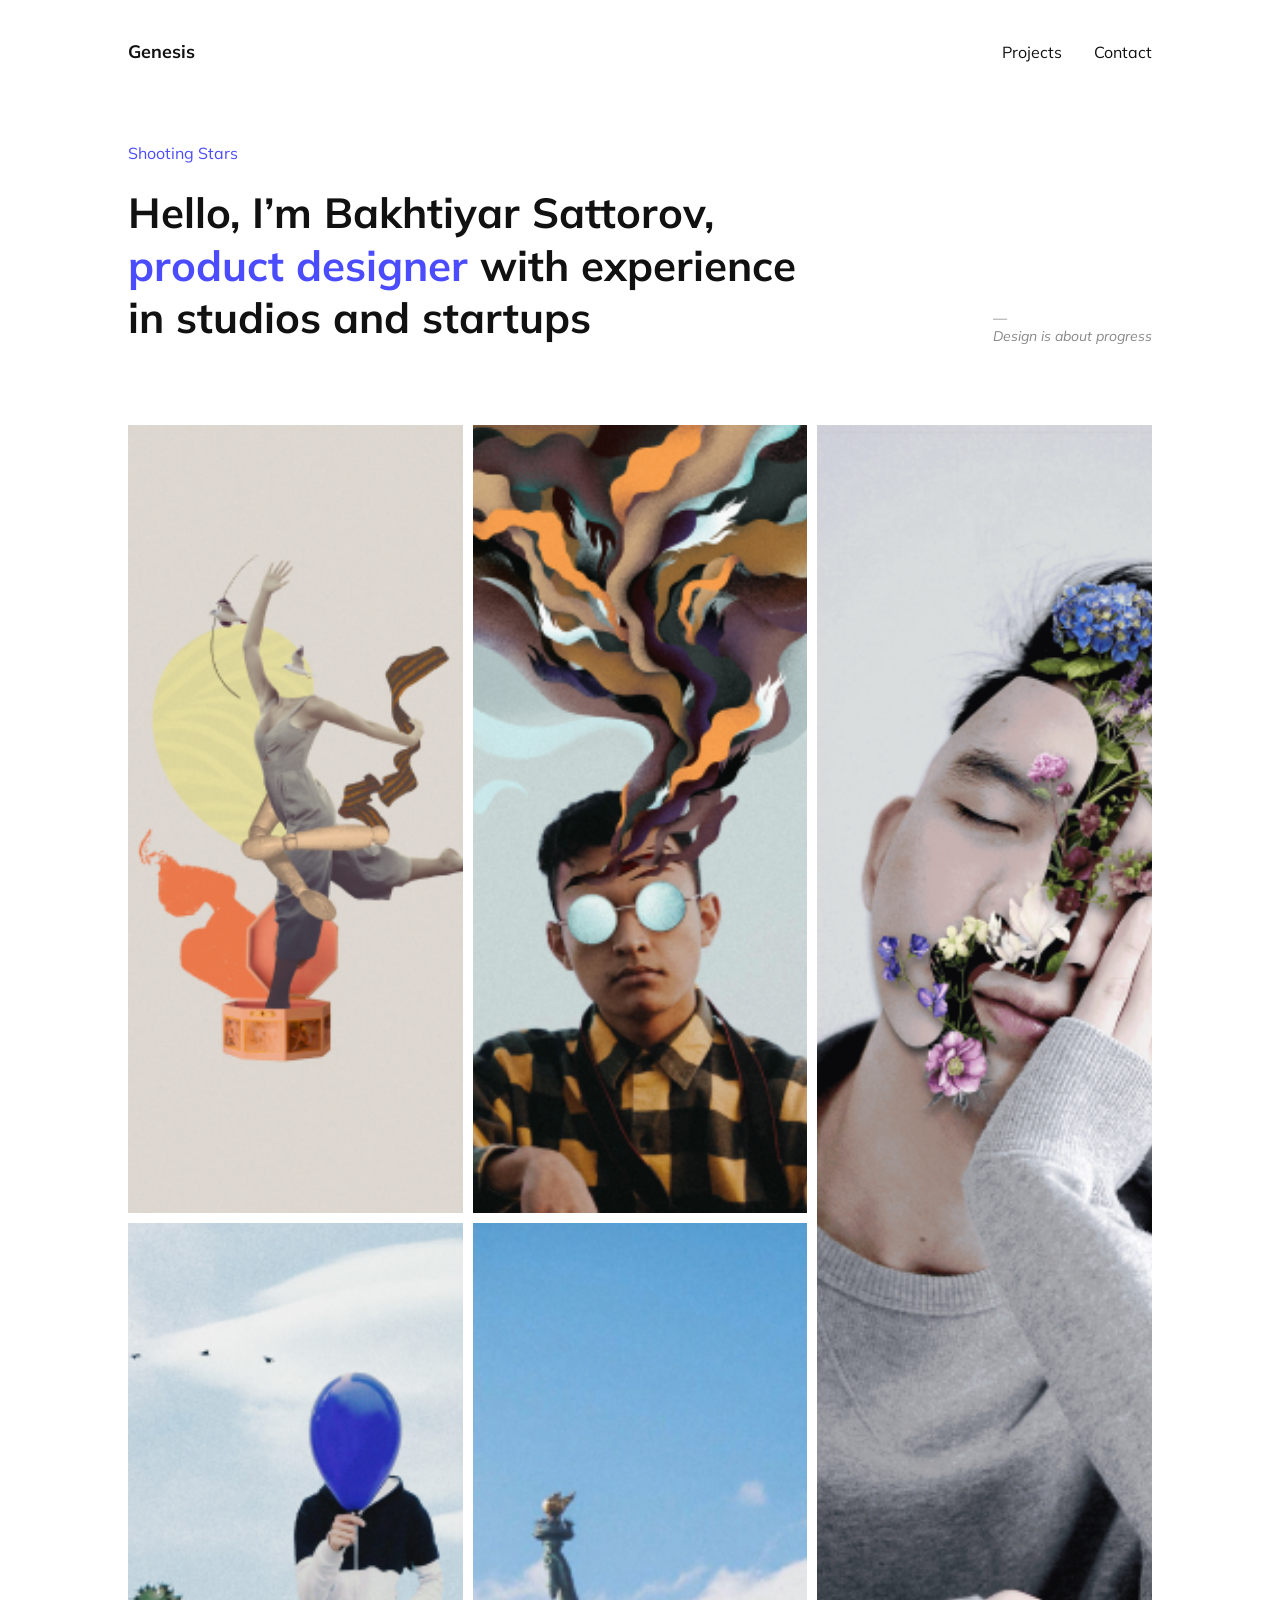
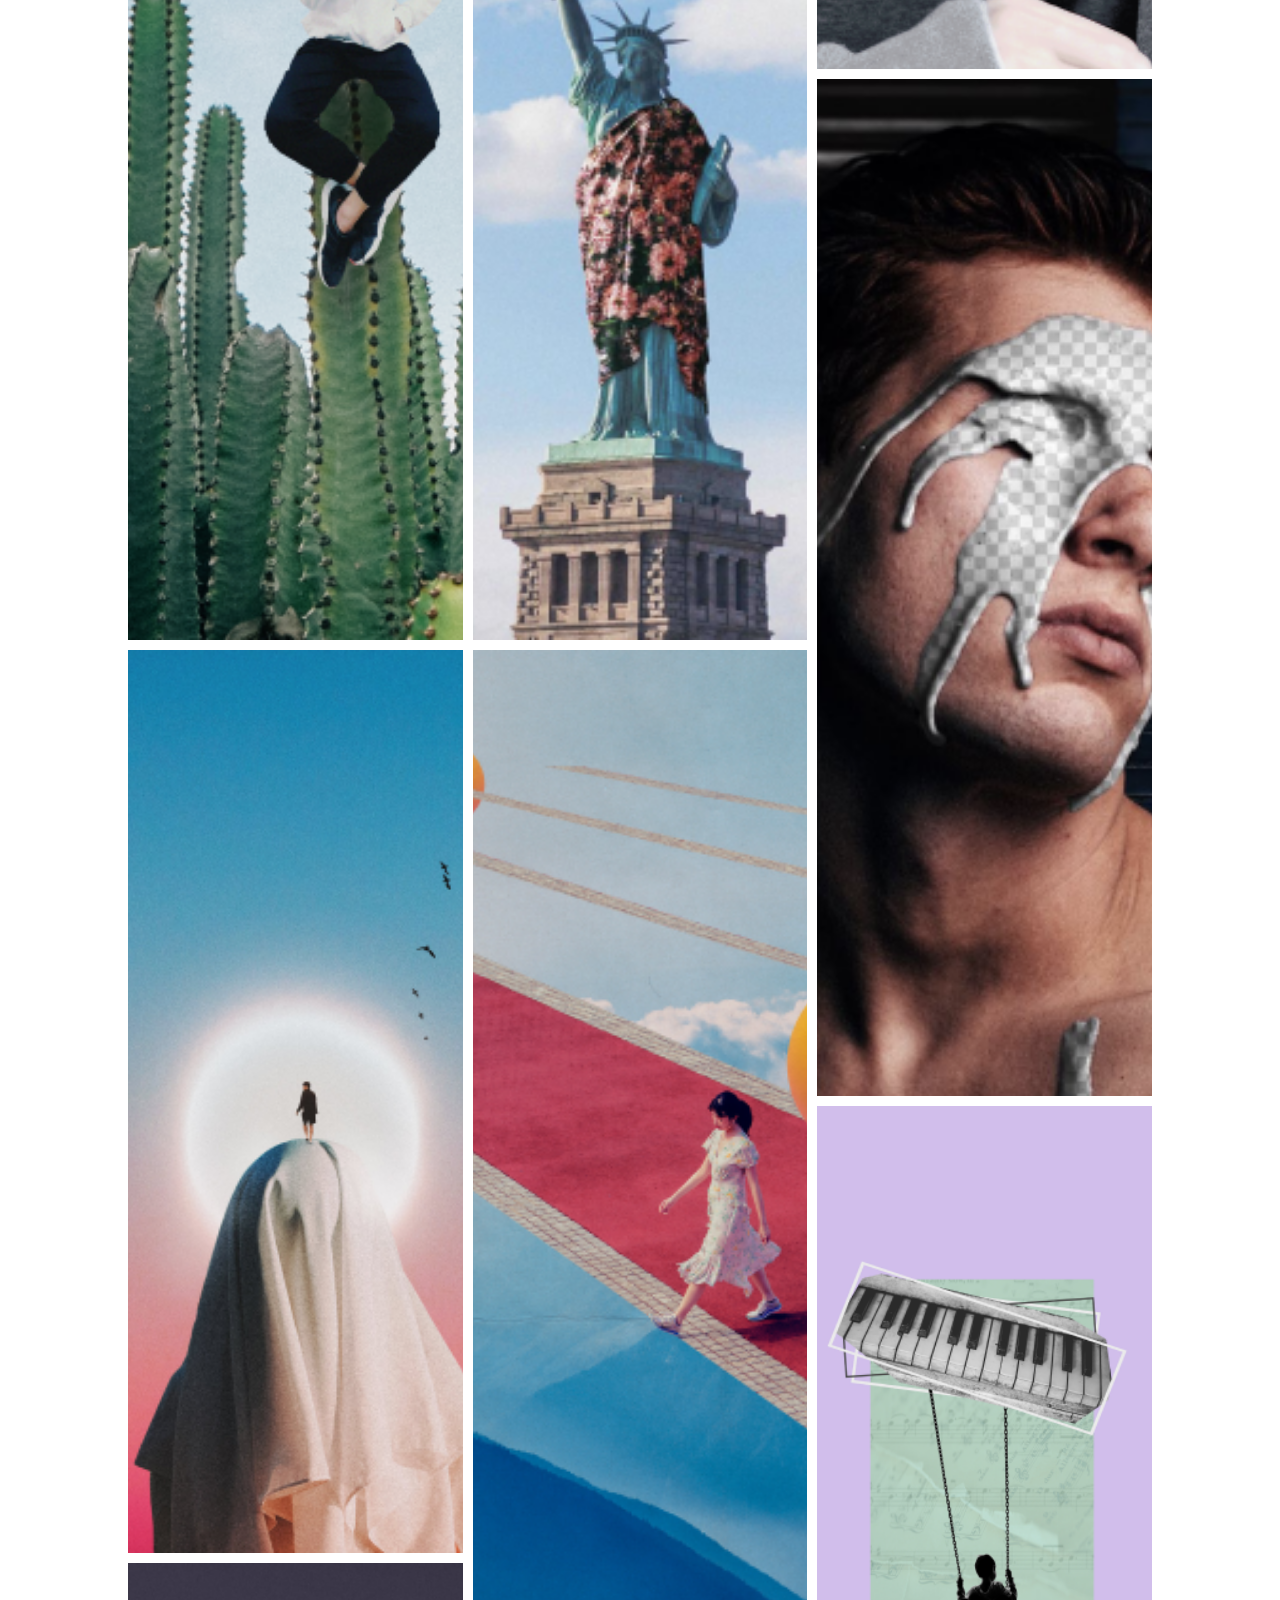
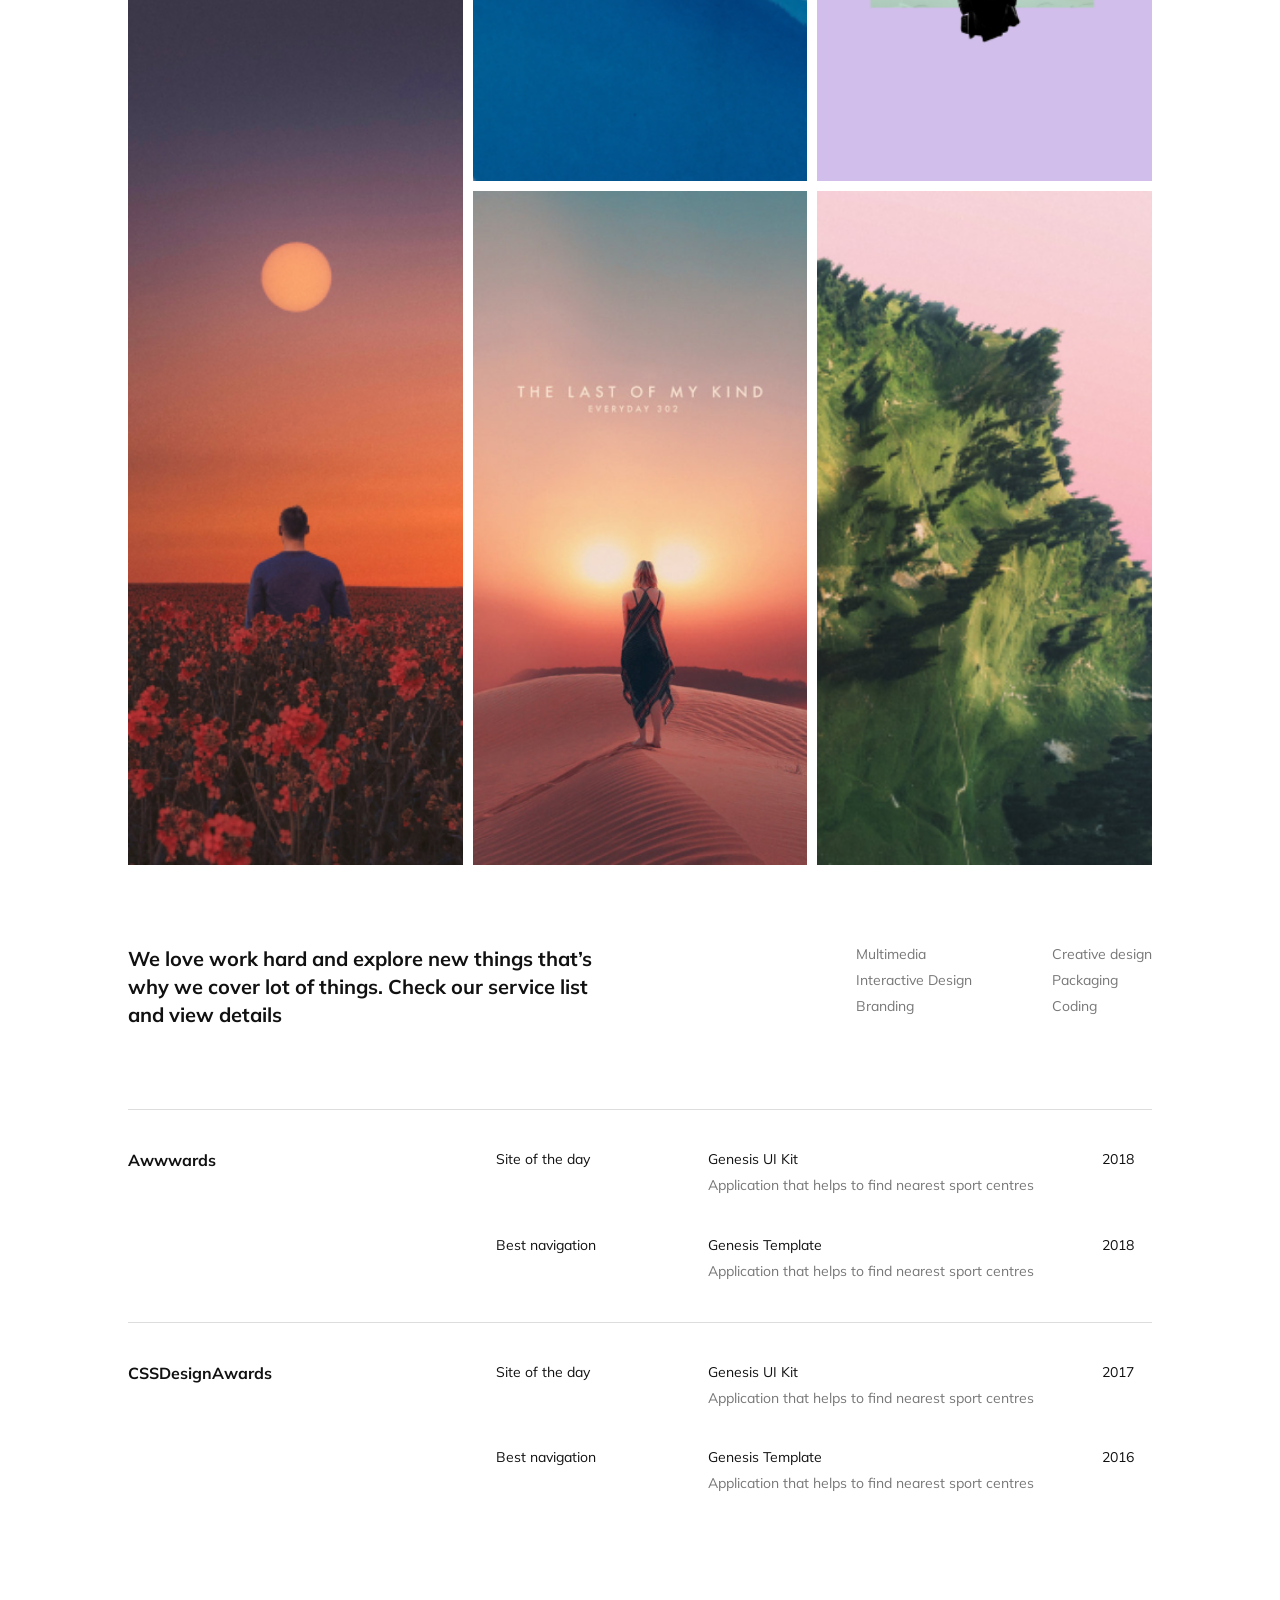
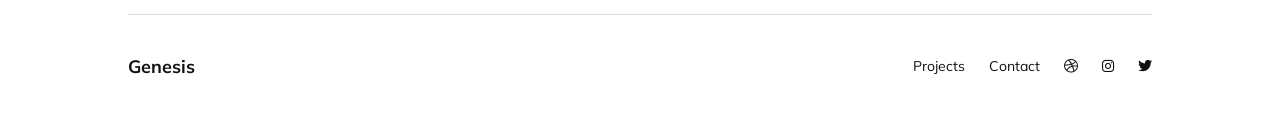
==== commit bd004b3c: "complete Genesis assignment" ====
--- a/index.html
+++ b/index.html
@@ -5,8 +5,9 @@
     <meta name="viewport" content="width=device-width, initial-scale=1.0">
     <title>Document</title>
     <link rel="preconnect" href="https://fonts.googleapis.com">
-<link rel="preconnect" href="https://fonts.gstatic.com" crossorigin>
-<link href="https://fonts.googleapis.com/css2?family=Mulish:wght@400;600;700&display=swap" rel="stylesheet">
+    <link rel="preconnect" href="https://fonts.gstatic.com" crossorigin>
+    <link href="https://fonts.googleapis.com/css2?family=Mulish:wght@400;600;700&display=swap" rel="stylesheet">
+    <link rel="stylesheet" href="https://cdnjs.cloudflare.com/ajax/libs/font-awesome/6.5.2/css/all.min.css">   
     <link rel="stylesheet" href="styles/style.css">
 </head>
     <body>
@@ -158,9 +159,9 @@
     <nav class="footer__nav">
         <a href="pages/project-details.html">Projects</a>
         <a href="pages/contact.html">Contact</a>
-        <a href="#">◎</a>
-        <a href="#">◎</a>
-        <a href="#">♥</a>
+        <a href="#"><i class="fa-brands fa-dribbble"></i></a>
+        <a href="#"><i class="fa-brands fa-instagram"></i></a>
+        <a href="#"><i class="fa-brands fa-twitter"></i></a>
     </nav>
         </footer>
 
--- a/styles/style.css
+++ b/styles/style.css
@@ -1 +1 @@
-*{-webkit-box-sizing:border-box;box-sizing:border-box}body{margin:0;background-color:white;font-family:"Mulish",sans-serif;color:#111}a{color:inherit;text-decoration:none}.footer,.header,main{width:80%;max-width:1200px;margin:0 auto;background-color:white}.header{display:-webkit-box;display:-ms-flexbox;display:flex;-webkit-box-pack:justify;-ms-flex-pack:justify;justify-content:space-between;-webkit-box-align:center;-ms-flex-align:center;align-items:center;padding:40px 0}.header__nav{display:-webkit-box;display:-ms-flexbox;display:flex;-webkit-box-pack:justify;-ms-flex-pack:justify;justify-content:space-between;-webkit-box-align:center;-ms-flex-align:center;align-items:center;width:100%}.footer__logo,.header__logo{font-size:18px;font-weight:bold}.header__list{display:-webkit-box;display:-ms-flexbox;display:flex;gap:32px;margin:0;padding:0;list-style:none}main{padding:0}.intro{padding:40px 0 80px}.intro__category{margin:0 0 24px;color:#4b4cff}.intro__content{display:-webkit-box;display:-ms-flexbox;display:flex;-webkit-box-pack:justify;-ms-flex-pack:justify;justify-content:space-between;-webkit-box-align:end;-ms-flex-align:end;align-items:flex-end;gap:40px}.intro h1{max-width:700px;margin:0;font-size:42px;line-height:1.25}.intro h1 span{color:#4b4cff}.intro__content p{margin:0;color:#888;font-size:14px}.gallery{display:-ms-grid;display:grid;-ms-grid-columns:1fr 10px 1fr 10px 1fr 10px 1fr 10px 1fr 10px 1fr 10px 1fr 10px 1fr 10px 1fr;grid-template-columns:repeat(9,1fr);-ms-grid-rows:1fr 10px 1fr 10px 1fr 10px 1fr 10px 1fr 10px 1fr 10px 1fr 10px 1fr 10px 1fr 10px 1fr 10px 1fr 10px 1fr 10px 1fr 10px 1fr 10px 1fr 10px 1fr 10px 1fr 10px 1fr 10px 1fr 10px 1fr 10px 1fr 10px 1fr 10px 1fr 10px 1fr 10px 1fr 10px 1fr 10px 1fr 10px 1fr 10px 1fr 10px 1fr 10px 1fr 10px 1fr;grid-template-rows:repeat(32,1fr);gap:10px;width:100%;aspect-ratio:9/32}.gallery>:first-child{-ms-grid-row:1;-ms-grid-column:1}.gallery>:nth-child(2){-ms-grid-row:1;-ms-grid-column:3}.gallery>:nth-child(3){-ms-grid-row:1;-ms-grid-column:5}.gallery>:nth-child(4){-ms-grid-row:1;-ms-grid-column:7}.gallery>:nth-child(5){-ms-grid-row:1;-ms-grid-column:9}.gallery>:nth-child(6){-ms-grid-row:1;-ms-grid-column:11}.gallery>:nth-child(7){-ms-grid-row:1;-ms-grid-column:13}.gallery>:nth-child(8){-ms-grid-row:1;-ms-grid-column:15}.gallery>:nth-child(9){-ms-grid-row:1;-ms-grid-column:17}.gallery>:nth-child(10){-ms-grid-row:3;-ms-grid-column:1}.gallery>:nth-child(11){-ms-grid-row:3;-ms-grid-column:3}.gallery>:nth-child(12){-ms-grid-row:3;-ms-grid-column:5}.gallery>:nth-child(13){-ms-grid-row:3;-ms-grid-column:7}.gallery>:nth-child(14){-ms-grid-row:3;-ms-grid-column:9}.gallery>:nth-child(15){-ms-grid-row:3;-ms-grid-column:11}.gallery>:nth-child(16){-ms-grid-row:3;-ms-grid-column:13}.gallery>:nth-child(17){-ms-grid-row:3;-ms-grid-column:15}.gallery>:nth-child(18){-ms-grid-row:3;-ms-grid-column:17}.gallery>:nth-child(19){-ms-grid-row:5;-ms-grid-column:1}.gallery>:nth-child(20){-ms-grid-row:5;-ms-grid-column:3}.gallery>:nth-child(21){-ms-grid-row:5;-ms-grid-column:5}.gallery>:nth-child(22){-ms-grid-row:5;-ms-grid-column:7}.gallery>:nth-child(23){-ms-grid-row:5;-ms-grid-column:9}.gallery>:nth-child(24){-ms-grid-row:5;-ms-grid-column:11}.gallery>:nth-child(25){-ms-grid-row:5;-ms-grid-column:13}.gallery>:nth-child(26){-ms-grid-row:5;-ms-grid-column:15}.gallery>:nth-child(27){-ms-grid-row:5;-ms-grid-column:17}.gallery>:nth-child(28){-ms-grid-row:7;-ms-grid-column:1}.gallery>:nth-child(29){-ms-grid-row:7;-ms-grid-column:3}.gallery>:nth-child(30){-ms-grid-row:7;-ms-grid-column:5}.gallery>:nth-child(31){-ms-grid-row:7;-ms-grid-column:7}.gallery>:nth-child(32){-ms-grid-row:7;-ms-grid-column:9}.gallery>:nth-child(33){-ms-grid-row:7;-ms-grid-column:11}.gallery>:nth-child(34){-ms-grid-row:7;-ms-grid-column:13}.gallery>:nth-child(35){-ms-grid-row:7;-ms-grid-column:15}.gallery>:nth-child(36){-ms-grid-row:7;-ms-grid-column:17}.gallery>:nth-child(37){-ms-grid-row:9;-ms-grid-column:1}.gallery>:nth-child(38){-ms-grid-row:9;-ms-grid-column:3}.gallery>:nth-child(39){-ms-grid-row:9;-ms-grid-column:5}.gallery>:nth-child(40){-ms-grid-row:9;-ms-grid-column:7}.gallery>:nth-child(41){-ms-grid-row:9;-ms-grid-column:9}.gallery>:nth-child(42){-ms-grid-row:9;-ms-grid-column:11}.gallery>:nth-child(43){-ms-grid-row:9;-ms-grid-column:13}.gallery>:nth-child(44){-ms-grid-row:9;-ms-grid-column:15}.gallery>:nth-child(45){-ms-grid-row:9;-ms-grid-column:17}.gallery>:nth-child(46){-ms-grid-row:11;-ms-grid-column:1}.gallery>:nth-child(47){-ms-grid-row:11;-ms-grid-column:3}.gallery>:nth-child(48){-ms-grid-row:11;-ms-grid-column:5}.gallery>:nth-child(49){-ms-grid-row:11;-ms-grid-column:7}.gallery>:nth-child(50){-ms-grid-row:11;-ms-grid-column:9}.gallery>:nth-child(51){-ms-grid-row:11;-ms-grid-column:11}.gallery>:nth-child(52){-ms-grid-row:11;-ms-grid-column:13}.gallery>:nth-child(53){-ms-grid-row:11;-ms-grid-column:15}.gallery>:nth-child(54){-ms-grid-row:11;-ms-grid-column:17}.gallery>:nth-child(55){-ms-grid-row:13;-ms-grid-column:1}.gallery>:nth-child(56){-ms-grid-row:13;-ms-grid-column:3}.gallery>:nth-child(57){-ms-grid-row:13;-ms-grid-column:5}.gallery>:nth-child(58){-ms-grid-row:13;-ms-grid-column:7}.gallery>:nth-child(59){-ms-grid-row:13;-ms-grid-column:9}.gallery>:nth-child(60){-ms-grid-row:13;-ms-grid-column:11}.gallery>:nth-child(61){-ms-grid-row:13;-ms-grid-column:13}.gallery>:nth-child(62){-ms-grid-row:13;-ms-grid-column:15}.gallery>:nth-child(63){-ms-grid-row:13;-ms-grid-column:17}.gallery>:nth-child(64){-ms-grid-row:15;-ms-grid-column:1}.gallery>:nth-child(65){-ms-grid-row:15;-ms-grid-column:3}.gallery>:nth-child(66){-ms-grid-row:15;-ms-grid-column:5}.gallery>:nth-child(67){-ms-grid-row:15;-ms-grid-column:7}.gallery>:nth-child(68){-ms-grid-row:15;-ms-grid-column:9}.gallery>:nth-child(69){-ms-grid-row:15;-ms-grid-column:11}.gallery>:nth-child(70){-ms-grid-row:15;-ms-grid-column:13}.gallery>:nth-child(71){-ms-grid-row:15;-ms-grid-column:15}.gallery>:nth-child(72){-ms-grid-row:15;-ms-grid-column:17}.gallery>:nth-child(73){-ms-grid-row:17;-ms-grid-column:1}.gallery>:nth-child(74){-ms-grid-row:17;-ms-grid-column:3}.gallery>:nth-child(75){-ms-grid-row:17;-ms-grid-column:5}.gallery>:nth-child(76){-ms-grid-row:17;-ms-grid-column:7}.gallery>:nth-child(77){-ms-grid-row:17;-ms-grid-column:9}.gallery>:nth-child(78){-ms-grid-row:17;-ms-grid-column:11}.gallery>:nth-child(79){-ms-grid-row:17;-ms-grid-column:13}.gallery>:nth-child(80){-ms-grid-row:17;-ms-grid-column:15}.gallery>:nth-child(81){-ms-grid-row:17;-ms-grid-column:17}.gallery>:nth-child(82){-ms-grid-row:19;-ms-grid-column:1}.gallery>:nth-child(83){-ms-grid-row:19;-ms-grid-column:3}.gallery>:nth-child(84){-ms-grid-row:19;-ms-grid-column:5}.gallery>:nth-child(85){-ms-grid-row:19;-ms-grid-column:7}.gallery>:nth-child(86){-ms-grid-row:19;-ms-grid-column:9}.gallery>:nth-child(87){-ms-grid-row:19;-ms-grid-column:11}.gallery>:nth-child(88){-ms-grid-row:19;-ms-grid-column:13}.gallery>:nth-child(89){-ms-grid-row:19;-ms-grid-column:15}.gallery>:nth-child(90){-ms-grid-row:19;-ms-grid-column:17}.gallery>:nth-child(91){-ms-grid-row:21;-ms-grid-column:1}.gallery>:nth-child(92){-ms-grid-row:21;-ms-grid-column:3}.gallery>:nth-child(93){-ms-grid-row:21;-ms-grid-column:5}.gallery>:nth-child(94){-ms-grid-row:21;-ms-grid-column:7}.gallery>:nth-child(95){-ms-grid-row:21;-ms-grid-column:9}.gallery>:nth-child(96){-ms-grid-row:21;-ms-grid-column:11}.gallery>:nth-child(97){-ms-grid-row:21;-ms-grid-column:13}.gallery>:nth-child(98){-ms-grid-row:21;-ms-grid-column:15}.gallery>:nth-child(99){-ms-grid-row:21;-ms-grid-column:17}.gallery>:nth-child(100){-ms-grid-row:23;-ms-grid-column:1}.gallery>:nth-child(101){-ms-grid-row:23;-ms-grid-column:3}.gallery>:nth-child(102){-ms-grid-row:23;-ms-grid-column:5}.gallery>:nth-child(103){-ms-grid-row:23;-ms-grid-column:7}.gallery>:nth-child(104){-ms-grid-row:23;-ms-grid-column:9}.gallery>:nth-child(105){-ms-grid-row:23;-ms-grid-column:11}.gallery>:nth-child(106){-ms-grid-row:23;-ms-grid-column:13}.gallery>:nth-child(107){-ms-grid-row:23;-ms-grid-column:15}.gallery>:nth-child(108){-ms-grid-row:23;-ms-grid-column:17}.gallery>:nth-child(109){-ms-grid-row:25;-ms-grid-column:1}.gallery>:nth-child(110){-ms-grid-row:25;-ms-grid-column:3}.gallery>:nth-child(111){-ms-grid-row:25;-ms-grid-column:5}.gallery>:nth-child(112){-ms-grid-row:25;-ms-grid-column:7}.gallery>:nth-child(113){-ms-grid-row:25;-ms-grid-column:9}.gallery>:nth-child(114){-ms-grid-row:25;-ms-grid-column:11}.gallery>:nth-child(115){-ms-grid-row:25;-ms-grid-column:13}.gallery>:nth-child(116){-ms-grid-row:25;-ms-grid-column:15}.gallery>:nth-child(117){-ms-grid-row:25;-ms-grid-column:17}.gallery>:nth-child(118){-ms-grid-row:27;-ms-grid-column:1}.gallery>:nth-child(119){-ms-grid-row:27;-ms-grid-column:3}.gallery>:nth-child(120){-ms-grid-row:27;-ms-grid-column:5}.gallery>:nth-child(121){-ms-grid-row:27;-ms-grid-column:7}.gallery>:nth-child(122){-ms-grid-row:27;-ms-grid-column:9}.gallery>:nth-child(123){-ms-grid-row:27;-ms-grid-column:11}.gallery>:nth-child(124){-ms-grid-row:27;-ms-grid-column:13}.gallery>:nth-child(125){-ms-grid-row:27;-ms-grid-column:15}.gallery>:nth-child(126){-ms-grid-row:27;-ms-grid-column:17}.gallery>:nth-child(127){-ms-grid-row:29;-ms-grid-column:1}.gallery>:nth-child(128){-ms-grid-row:29;-ms-grid-column:3}.gallery>:nth-child(129){-ms-grid-row:29;-ms-grid-column:5}.gallery>:nth-child(130){-ms-grid-row:29;-ms-grid-column:7}.gallery>:nth-child(131){-ms-grid-row:29;-ms-grid-column:9}.gallery>:nth-child(132){-ms-grid-row:29;-ms-grid-column:11}.gallery>:nth-child(133){-ms-grid-row:29;-ms-grid-column:13}.gallery>:nth-child(134){-ms-grid-row:29;-ms-grid-column:15}.gallery>:nth-child(135){-ms-grid-row:29;-ms-grid-column:17}.gallery>:nth-child(136){-ms-grid-row:31;-ms-grid-column:1}.gallery>:nth-child(137){-ms-grid-row:31;-ms-grid-column:3}.gallery>:nth-child(138){-ms-grid-row:31;-ms-grid-column:5}.gallery>:nth-child(139){-ms-grid-row:31;-ms-grid-column:7}.gallery>:nth-child(140){-ms-grid-row:31;-ms-grid-column:9}.gallery>:nth-child(141){-ms-grid-row:31;-ms-grid-column:11}.gallery>:nth-child(142){-ms-grid-row:31;-ms-grid-column:13}.gallery>:nth-child(143){-ms-grid-row:31;-ms-grid-column:15}.gallery>:nth-child(144){-ms-grid-row:31;-ms-grid-column:17}.gallery>:nth-child(145){-ms-grid-row:33;-ms-grid-column:1}.gallery>:nth-child(146){-ms-grid-row:33;-ms-grid-column:3}.gallery>:nth-child(147){-ms-grid-row:33;-ms-grid-column:5}.gallery>:nth-child(148){-ms-grid-row:33;-ms-grid-column:7}.gallery>:nth-child(149){-ms-grid-row:33;-ms-grid-column:9}.gallery>:nth-child(150){-ms-grid-row:33;-ms-grid-column:11}.gallery>:nth-child(151){-ms-grid-row:33;-ms-grid-column:13}.gallery>:nth-child(152){-ms-grid-row:33;-ms-grid-column:15}.gallery>:nth-child(153){-ms-grid-row:33;-ms-grid-column:17}.gallery>:nth-child(154){-ms-grid-row:35;-ms-grid-column:1}.gallery>:nth-child(155){-ms-grid-row:35;-ms-grid-column:3}.gallery>:nth-child(156){-ms-grid-row:35;-ms-grid-column:5}.gallery>:nth-child(157){-ms-grid-row:35;-ms-grid-column:7}.gallery>:nth-child(158){-ms-grid-row:35;-ms-grid-column:9}.gallery>:nth-child(159){-ms-grid-row:35;-ms-grid-column:11}.gallery>:nth-child(160){-ms-grid-row:35;-ms-grid-column:13}.gallery>:nth-child(161){-ms-grid-row:35;-ms-grid-column:15}.gallery>:nth-child(162){-ms-grid-row:35;-ms-grid-column:17}.gallery>:nth-child(163){-ms-grid-row:37;-ms-grid-column:1}.gallery>:nth-child(164){-ms-grid-row:37;-ms-grid-column:3}.gallery>:nth-child(165){-ms-grid-row:37;-ms-grid-column:5}.gallery>:nth-child(166){-ms-grid-row:37;-ms-grid-column:7}.gallery>:nth-child(167){-ms-grid-row:37;-ms-grid-column:9}.gallery>:nth-child(168){-ms-grid-row:37;-ms-grid-column:11}.gallery>:nth-child(169){-ms-grid-row:37;-ms-grid-column:13}.gallery>:nth-child(170){-ms-grid-row:37;-ms-grid-column:15}.gallery>:nth-child(171){-ms-grid-row:37;-ms-grid-column:17}.gallery>:nth-child(172){-ms-grid-row:39;-ms-grid-column:1}.gallery>:nth-child(173){-ms-grid-row:39;-ms-grid-column:3}.gallery>:nth-child(174){-ms-grid-row:39;-ms-grid-column:5}.gallery>:nth-child(175){-ms-grid-row:39;-ms-grid-column:7}.gallery>:nth-child(176){-ms-grid-row:39;-ms-grid-column:9}.gallery>:nth-child(177){-ms-grid-row:39;-ms-grid-column:11}.gallery>:nth-child(178){-ms-grid-row:39;-ms-grid-column:13}.gallery>:nth-child(179){-ms-grid-row:39;-ms-grid-column:15}.gallery>:nth-child(180){-ms-grid-row:39;-ms-grid-column:17}.gallery>:nth-child(181){-ms-grid-row:41;-ms-grid-column:1}.gallery>:nth-child(182){-ms-grid-row:41;-ms-grid-column:3}.gallery>:nth-child(183){-ms-grid-row:41;-ms-grid-column:5}.gallery>:nth-child(184){-ms-grid-row:41;-ms-grid-column:7}.gallery>:nth-child(185){-ms-grid-row:41;-ms-grid-column:9}.gallery>:nth-child(186){-ms-grid-row:41;-ms-grid-column:11}.gallery>:nth-child(187){-ms-grid-row:41;-ms-grid-column:13}.gallery>:nth-child(188){-ms-grid-row:41;-ms-grid-column:15}.gallery>:nth-child(189){-ms-grid-row:41;-ms-grid-column:17}.gallery>:nth-child(190){-ms-grid-row:43;-ms-grid-column:1}.gallery>:nth-child(191){-ms-grid-row:43;-ms-grid-column:3}.gallery>:nth-child(192){-ms-grid-row:43;-ms-grid-column:5}.gallery>:nth-child(193){-ms-grid-row:43;-ms-grid-column:7}.gallery>:nth-child(194){-ms-grid-row:43;-ms-grid-column:9}.gallery>:nth-child(195){-ms-grid-row:43;-ms-grid-column:11}.gallery>:nth-child(196){-ms-grid-row:43;-ms-grid-column:13}.gallery>:nth-child(197){-ms-grid-row:43;-ms-grid-column:15}.gallery>:nth-child(198){-ms-grid-row:43;-ms-grid-column:17}.gallery>:nth-child(199){-ms-grid-row:45;-ms-grid-column:1}.gallery>:nth-child(200){-ms-grid-row:45;-ms-grid-column:3}.gallery>:nth-child(201){-ms-grid-row:45;-ms-grid-column:5}.gallery>:nth-child(202){-ms-grid-row:45;-ms-grid-column:7}.gallery>:nth-child(203){-ms-grid-row:45;-ms-grid-column:9}.gallery>:nth-child(204){-ms-grid-row:45;-ms-grid-column:11}.gallery>:nth-child(205){-ms-grid-row:45;-ms-grid-column:13}.gallery>:nth-child(206){-ms-grid-row:45;-ms-grid-column:15}.gallery>:nth-child(207){-ms-grid-row:45;-ms-grid-column:17}.gallery>:nth-child(208){-ms-grid-row:47;-ms-grid-column:1}.gallery>:nth-child(209){-ms-grid-row:47;-ms-grid-column:3}.gallery>:nth-child(210){-ms-grid-row:47;-ms-grid-column:5}.gallery>:nth-child(211){-ms-grid-row:47;-ms-grid-column:7}.gallery>:nth-child(212){-ms-grid-row:47;-ms-grid-column:9}.gallery>:nth-child(213){-ms-grid-row:47;-ms-grid-column:11}.gallery>:nth-child(214){-ms-grid-row:47;-ms-grid-column:13}.gallery>:nth-child(215){-ms-grid-row:47;-ms-grid-column:15}.gallery>:nth-child(216){-ms-grid-row:47;-ms-grid-column:17}.gallery>:nth-child(217){-ms-grid-row:49;-ms-grid-column:1}.gallery>:nth-child(218){-ms-grid-row:49;-ms-grid-column:3}.gallery>:nth-child(219){-ms-grid-row:49;-ms-grid-column:5}.gallery>:nth-child(220){-ms-grid-row:49;-ms-grid-column:7}.gallery>:nth-child(221){-ms-grid-row:49;-ms-grid-column:9}.gallery>:nth-child(222){-ms-grid-row:49;-ms-grid-column:11}.gallery>:nth-child(223){-ms-grid-row:49;-ms-grid-column:13}.gallery>:nth-child(224){-ms-grid-row:49;-ms-grid-column:15}.gallery>:nth-child(225){-ms-grid-row:49;-ms-grid-column:17}.gallery>:nth-child(226){-ms-grid-row:51;-ms-grid-column:1}.gallery>:nth-child(227){-ms-grid-row:51;-ms-grid-column:3}.gallery>:nth-child(228){-ms-grid-row:51;-ms-grid-column:5}.gallery>:nth-child(229){-ms-grid-row:51;-ms-grid-column:7}.gallery>:nth-child(230){-ms-grid-row:51;-ms-grid-column:9}.gallery>:nth-child(231){-ms-grid-row:51;-ms-grid-column:11}.gallery>:nth-child(232){-ms-grid-row:51;-ms-grid-column:13}.gallery>:nth-child(233){-ms-grid-row:51;-ms-grid-column:15}.gallery>:nth-child(234){-ms-grid-row:51;-ms-grid-column:17}.gallery>:nth-child(235){-ms-grid-row:53;-ms-grid-column:1}.gallery>:nth-child(236){-ms-grid-row:53;-ms-grid-column:3}.gallery>:nth-child(237){-ms-grid-row:53;-ms-grid-column:5}.gallery>:nth-child(238){-ms-grid-row:53;-ms-grid-column:7}.gallery>:nth-child(239){-ms-grid-row:53;-ms-grid-column:9}.gallery>:nth-child(240){-ms-grid-row:53;-ms-grid-column:11}.gallery>:nth-child(241){-ms-grid-row:53;-ms-grid-column:13}.gallery>:nth-child(242){-ms-grid-row:53;-ms-grid-column:15}.gallery>:nth-child(243){-ms-grid-row:53;-ms-grid-column:17}.gallery>:nth-child(244){-ms-grid-row:55;-ms-grid-column:1}.gallery>:nth-child(245){-ms-grid-row:55;-ms-grid-column:3}.gallery>:nth-child(246){-ms-grid-row:55;-ms-grid-column:5}.gallery>:nth-child(247){-ms-grid-row:55;-ms-grid-column:7}.gallery>:nth-child(248){-ms-grid-row:55;-ms-grid-column:9}.gallery>:nth-child(249){-ms-grid-row:55;-ms-grid-column:11}.gallery>:nth-child(250){-ms-grid-row:55;-ms-grid-column:13}.gallery>:nth-child(251){-ms-grid-row:55;-ms-grid-column:15}.gallery>:nth-child(252){-ms-grid-row:55;-ms-grid-column:17}.gallery>:nth-child(253){-ms-grid-row:57;-ms-grid-column:1}.gallery>:nth-child(254){-ms-grid-row:57;-ms-grid-column:3}.gallery>:nth-child(255){-ms-grid-row:57;-ms-grid-column:5}.gallery>:nth-child(256){-ms-grid-row:57;-ms-grid-column:7}.gallery>:nth-child(257){-ms-grid-row:57;-ms-grid-column:9}.gallery>:nth-child(258){-ms-grid-row:57;-ms-grid-column:11}.gallery>:nth-child(259){-ms-grid-row:57;-ms-grid-column:13}.gallery>:nth-child(260){-ms-grid-row:57;-ms-grid-column:15}.gallery>:nth-child(261){-ms-grid-row:57;-ms-grid-column:17}.gallery>:nth-child(262){-ms-grid-row:59;-ms-grid-column:1}.gallery>:nth-child(263){-ms-grid-row:59;-ms-grid-column:3}.gallery>:nth-child(264){-ms-grid-row:59;-ms-grid-column:5}.gallery>:nth-child(265){-ms-grid-row:59;-ms-grid-column:7}.gallery>:nth-child(266){-ms-grid-row:59;-ms-grid-column:9}.gallery>:nth-child(267){-ms-grid-row:59;-ms-grid-column:11}.gallery>:nth-child(268){-ms-grid-row:59;-ms-grid-column:13}.gallery>:nth-child(269){-ms-grid-row:59;-ms-grid-column:15}.gallery>:nth-child(270){-ms-grid-row:59;-ms-grid-column:17}.gallery>:nth-child(271){-ms-grid-row:61;-ms-grid-column:1}.gallery>:nth-child(272){-ms-grid-row:61;-ms-grid-column:3}.gallery>:nth-child(273){-ms-grid-row:61;-ms-grid-column:5}.gallery>:nth-child(274){-ms-grid-row:61;-ms-grid-column:7}.gallery>:nth-child(275){-ms-grid-row:61;-ms-grid-column:9}.gallery>:nth-child(276){-ms-grid-row:61;-ms-grid-column:11}.gallery>:nth-child(277){-ms-grid-row:61;-ms-grid-column:13}.gallery>:nth-child(278){-ms-grid-row:61;-ms-grid-column:15}.gallery>:nth-child(279){-ms-grid-row:61;-ms-grid-column:17}.gallery>:nth-child(280){-ms-grid-row:63;-ms-grid-column:1}.gallery>:nth-child(281){-ms-grid-row:63;-ms-grid-column:3}.gallery>:nth-child(282){-ms-grid-row:63;-ms-grid-column:5}.gallery>:nth-child(283){-ms-grid-row:63;-ms-grid-column:7}.gallery>:nth-child(284){-ms-grid-row:63;-ms-grid-column:9}.gallery>:nth-child(285){-ms-grid-row:63;-ms-grid-column:11}.gallery>:nth-child(286){-ms-grid-row:63;-ms-grid-column:13}.gallery>:nth-child(287){-ms-grid-row:63;-ms-grid-column:15}.gallery>:nth-child(288){-ms-grid-row:63;-ms-grid-column:17}.gallery__item{overflow:hidden}.gallery__item img{width:100%;height:100%;-o-object-fit:cover;object-fit:cover;display:block}.gallery__item--a{-ms-grid-column:1;-ms-grid-column-span:3;grid-column:1/4;-ms-grid-row:1;-ms-grid-row-span:7;grid-row:1/8}.gallery__item--b{-ms-grid-column:4;-ms-grid-column-span:3;grid-column:4/7;-ms-grid-row:1;-ms-grid-row-span:7;grid-row:1/8}.gallery__item--c{-ms-grid-column:7;-ms-grid-column-span:3;grid-column:7/10;-ms-grid-row:1;-ms-grid-row-span:11;grid-row:1/12}.gallery__item--d{-ms-grid-column:1;-ms-grid-column-span:3;grid-column:1/4;-ms-grid-row:8;-ms-grid-row-span:9;grid-row:8/17}.gallery__item--e{-ms-grid-column:4;-ms-grid-column-span:3;grid-column:4/7;-ms-grid-row:8;-ms-grid-row-span:9;grid-row:8/17}.gallery__item--f{-ms-grid-column:7;-ms-grid-column-span:3;grid-column:7/10;-ms-grid-row:12;-ms-grid-row-span:9;grid-row:12/21}.gallery__item--g{-ms-grid-column:1;-ms-grid-column-span:3;grid-column:1/4;-ms-grid-row:17;-ms-grid-row-span:8;grid-row:17/25}.gallery__item--h{-ms-grid-column:4;-ms-grid-column-span:3;grid-column:4/7;-ms-grid-row:17;-ms-grid-row-span:10;grid-row:17/27}.gallery__item--i{-ms-grid-column:7;-ms-grid-column-span:3;grid-column:7/10;-ms-grid-row:21;-ms-grid-row-span:6;grid-row:21/27}.gallery__item--j{-ms-grid-column:1;-ms-grid-column-span:3;grid-column:1/4;-ms-grid-row:25;-ms-grid-row-span:8;grid-row:25/33}.gallery__item--k{-ms-grid-column:4;-ms-grid-column-span:3;grid-column:4/7;-ms-grid-row:27;-ms-grid-row-span:6;grid-row:27/33}.gallery__item--l{-ms-grid-column:7;-ms-grid-column-span:3;grid-column:7/10;-ms-grid-row:27;-ms-grid-row-span:6;grid-row:27/33}.about{display:-webkit-box;display:-ms-flexbox;display:flex;-webkit-box-pack:justify;-ms-flex-pack:justify;justify-content:space-between;gap:80px;padding:80px 0}.about__text{max-width:500px;margin:0;font-size:20px;line-height:1.4;font-weight:bold}.about__skills{display:-webkit-box;display:-ms-flexbox;display:flex;gap:80px;color:#777;font-size:14px}.about__skills p{margin:0 0 8px}.awards{padding-bottom:80px;border-bottom:1px solid #ddd}.awards__group{display:-ms-grid;display:grid;-ms-grid-columns:1fr 40px 2fr;grid-template-columns:1fr 2fr;gap:40px;padding:40px 0;border-top:1px solid #ddd}.awards__group h2{margin:0;font-size:16px}.awards__item{display:-ms-grid;display:grid;-ms-grid-columns:1fr 30px 2fr 30px 50px;grid-template-columns:1fr 2fr 50px;gap:30px;font-size:14px;-ms-grid-column:2;-ms-grid-column-span:1;grid-column:2/3}.awards__item p{margin:0}.awards__item div p:last-child{margin-top:8px;color:#777;line-height:1.4}.footer{display:-webkit-box;display:-ms-flexbox;display:flex;-webkit-box-pack:justify;-ms-flex-pack:justify;justify-content:space-between;-webkit-box-align:center;-ms-flex-align:center;align-items:center;padding:40px 0}.footer__nav{display:-webkit-box;display:-ms-flexbox;display:flex;-webkit-box-align:center;-ms-flex-align:center;align-items:center;gap:24px;font-size:14px}.project{padding:20px 0 80px}.project__intro{display:-webkit-box;display:-ms-flexbox;display:flex;-webkit-box-pack:justify;-ms-flex-pack:justify;justify-content:space-between;gap:80px;margin-bottom:50px}.project__description{max-width:600px}.project__description h1{margin:0 0 24px;font-size:36px;line-height:1.2}.project__description p{margin:0 0 20px;color:#666;font-size:14px;line-height:1.5}.project__details{width:320px}.project__details div{display:-webkit-box;display:-ms-flexbox;display:flex;-webkit-box-pack:justify;-ms-flex-pack:justify;justify-content:space-between;gap:30px;padding:12px 0;border-bottom:1px solid #ddd;font-size:13px}.project__details span{color:#777}.project__details strong{font-weight:normal}.project__hero img{display:block;width:100%}.project__text{margin:30px 0 60px;color:#666;font-size:14px;line-height:1.5}.project__gallery{display:-ms-grid;display:grid;-ms-grid-columns:1fr 20px 1fr 20px 1fr;grid-template-columns:repeat(3,1fr);gap:20px}.project__gallery div{overflow:hidden}.project__gallery img{display:block;width:100%;height:100%;-o-object-fit:cover;object-fit:cover}.contact{padding:60px 0 80px}.contact__intro{display:-webkit-box;display:-ms-flexbox;display:flex;-webkit-box-pack:justify;-ms-flex-pack:justify;justify-content:space-between;gap:100px;margin-bottom:70px}.contact__intro>div{max-width:450px}.contact__intro h1{margin:0 0 24px;font-size:36px;line-height:1.2}.contact__intro p{color:#666;font-size:14px;line-height:1.5}.contact__form{display:-webkit-box;display:-ms-flexbox;display:flex;-webkit-box-orient:vertical;-webkit-box-direction:normal;-ms-flex-direction:column;flex-direction:column;width:420px}.contact__form label{margin-bottom:8px;color:#777;font-size:13px}.contact__form input{margin-bottom:20px;padding:10px 0;border:none;border-bottom:1px solid #ddd;outline:none;font-family:inherit}.contact__form button{width:70px;margin-top:10px;padding:8px 0;border:none;background-color:#4b4cff;color:white;cursor:pointer}.contact__map img{display:block;width:100%}+*{-webkit-box-sizing:border-box;box-sizing:border-box}body{margin:0;background-color:white;font-family:"Mulish",sans-serif;color:#111}a{color:inherit;text-decoration:none}.footer,.header,main{width:80%;max-width:1200px;margin:0 auto;background-color:white}.header{display:-webkit-box;display:-ms-flexbox;display:flex;-webkit-box-pack:justify;-ms-flex-pack:justify;justify-content:space-between;-webkit-box-align:center;-ms-flex-align:center;align-items:center;padding:40px 0}.header__nav{display:-webkit-box;display:-ms-flexbox;display:flex;-webkit-box-pack:justify;-ms-flex-pack:justify;justify-content:space-between;-webkit-box-align:center;-ms-flex-align:center;align-items:center;width:100%}.footer__logo,.header__logo{font-size:18px;font-weight:bold}.header__list{display:-webkit-box;display:-ms-flexbox;display:flex;gap:32px;margin:0;padding:0;list-style:none}main{padding:0}.intro{padding:40px 0 80px}.intro__category{margin:0 0 24px;color:#4b4cff}.intro__content{display:-webkit-box;display:-ms-flexbox;display:flex;-webkit-box-pack:justify;-ms-flex-pack:justify;justify-content:space-between;-webkit-box-align:end;-ms-flex-align:end;align-items:flex-end;gap:40px}.intro h1{max-width:700px;margin:0;font-size:42px;line-height:1.25}.intro h1 span{color:#4b4cff}.intro__content p{margin:0;color:#888;font-size:14px}.gallery{display:-ms-grid;display:grid;-ms-grid-columns:1fr 10px 1fr 10px 1fr 10px 1fr 10px 1fr 10px 1fr 10px 1fr 10px 1fr 10px 1fr;grid-template-columns:repeat(9,1fr);-ms-grid-rows:1fr 10px 1fr 10px 1fr 10px 1fr 10px 1fr 10px 1fr 10px 1fr 10px 1fr 10px 1fr 10px 1fr 10px 1fr 10px 1fr 10px 1fr 10px 1fr 10px 1fr 10px 1fr 10px 1fr 10px 1fr 10px 1fr 10px 1fr 10px 1fr 10px 1fr 10px 1fr 10px 1fr 10px 1fr 10px 1fr 10px 1fr 10px 1fr 10px 1fr 10px 1fr 10px 1fr 10px 1fr;grid-template-rows:repeat(32,1fr);gap:10px;width:100%;aspect-ratio:9/32}.gallery>:first-child{-ms-grid-row:1;-ms-grid-column:1}.gallery>:nth-child(2){-ms-grid-row:1;-ms-grid-column:3}.gallery>:nth-child(3){-ms-grid-row:1;-ms-grid-column:5}.gallery>:nth-child(4){-ms-grid-row:1;-ms-grid-column:7}.gallery>:nth-child(5){-ms-grid-row:1;-ms-grid-column:9}.gallery>:nth-child(6){-ms-grid-row:1;-ms-grid-column:11}.gallery>:nth-child(7){-ms-grid-row:1;-ms-grid-column:13}.gallery>:nth-child(8){-ms-grid-row:1;-ms-grid-column:15}.gallery>:nth-child(9){-ms-grid-row:1;-ms-grid-column:17}.gallery>:nth-child(10){-ms-grid-row:3;-ms-grid-column:1}.gallery>:nth-child(11){-ms-grid-row:3;-ms-grid-column:3}.gallery>:nth-child(12){-ms-grid-row:3;-ms-grid-column:5}.gallery>:nth-child(13){-ms-grid-row:3;-ms-grid-column:7}.gallery>:nth-child(14){-ms-grid-row:3;-ms-grid-column:9}.gallery>:nth-child(15){-ms-grid-row:3;-ms-grid-column:11}.gallery>:nth-child(16){-ms-grid-row:3;-ms-grid-column:13}.gallery>:nth-child(17){-ms-grid-row:3;-ms-grid-column:15}.gallery>:nth-child(18){-ms-grid-row:3;-ms-grid-column:17}.gallery>:nth-child(19){-ms-grid-row:5;-ms-grid-column:1}.gallery>:nth-child(20){-ms-grid-row:5;-ms-grid-column:3}.gallery>:nth-child(21){-ms-grid-row:5;-ms-grid-column:5}.gallery>:nth-child(22){-ms-grid-row:5;-ms-grid-column:7}.gallery>:nth-child(23){-ms-grid-row:5;-ms-grid-column:9}.gallery>:nth-child(24){-ms-grid-row:5;-ms-grid-column:11}.gallery>:nth-child(25){-ms-grid-row:5;-ms-grid-column:13}.gallery>:nth-child(26){-ms-grid-row:5;-ms-grid-column:15}.gallery>:nth-child(27){-ms-grid-row:5;-ms-grid-column:17}.gallery>:nth-child(28){-ms-grid-row:7;-ms-grid-column:1}.gallery>:nth-child(29){-ms-grid-row:7;-ms-grid-column:3}.gallery>:nth-child(30){-ms-grid-row:7;-ms-grid-column:5}.gallery>:nth-child(31){-ms-grid-row:7;-ms-grid-column:7}.gallery>:nth-child(32){-ms-grid-row:7;-ms-grid-column:9}.gallery>:nth-child(33){-ms-grid-row:7;-ms-grid-column:11}.gallery>:nth-child(34){-ms-grid-row:7;-ms-grid-column:13}.gallery>:nth-child(35){-ms-grid-row:7;-ms-grid-column:15}.gallery>:nth-child(36){-ms-grid-row:7;-ms-grid-column:17}.gallery>:nth-child(37){-ms-grid-row:9;-ms-grid-column:1}.gallery>:nth-child(38){-ms-grid-row:9;-ms-grid-column:3}.gallery>:nth-child(39){-ms-grid-row:9;-ms-grid-column:5}.gallery>:nth-child(40){-ms-grid-row:9;-ms-grid-column:7}.gallery>:nth-child(41){-ms-grid-row:9;-ms-grid-column:9}.gallery>:nth-child(42){-ms-grid-row:9;-ms-grid-column:11}.gallery>:nth-child(43){-ms-grid-row:9;-ms-grid-column:13}.gallery>:nth-child(44){-ms-grid-row:9;-ms-grid-column:15}.gallery>:nth-child(45){-ms-grid-row:9;-ms-grid-column:17}.gallery>:nth-child(46){-ms-grid-row:11;-ms-grid-column:1}.gallery>:nth-child(47){-ms-grid-row:11;-ms-grid-column:3}.gallery>:nth-child(48){-ms-grid-row:11;-ms-grid-column:5}.gallery>:nth-child(49){-ms-grid-row:11;-ms-grid-column:7}.gallery>:nth-child(50){-ms-grid-row:11;-ms-grid-column:9}.gallery>:nth-child(51){-ms-grid-row:11;-ms-grid-column:11}.gallery>:nth-child(52){-ms-grid-row:11;-ms-grid-column:13}.gallery>:nth-child(53){-ms-grid-row:11;-ms-grid-column:15}.gallery>:nth-child(54){-ms-grid-row:11;-ms-grid-column:17}.gallery>:nth-child(55){-ms-grid-row:13;-ms-grid-column:1}.gallery>:nth-child(56){-ms-grid-row:13;-ms-grid-column:3}.gallery>:nth-child(57){-ms-grid-row:13;-ms-grid-column:5}.gallery>:nth-child(58){-ms-grid-row:13;-ms-grid-column:7}.gallery>:nth-child(59){-ms-grid-row:13;-ms-grid-column:9}.gallery>:nth-child(60){-ms-grid-row:13;-ms-grid-column:11}.gallery>:nth-child(61){-ms-grid-row:13;-ms-grid-column:13}.gallery>:nth-child(62){-ms-grid-row:13;-ms-grid-column:15}.gallery>:nth-child(63){-ms-grid-row:13;-ms-grid-column:17}.gallery>:nth-child(64){-ms-grid-row:15;-ms-grid-column:1}.gallery>:nth-child(65){-ms-grid-row:15;-ms-grid-column:3}.gallery>:nth-child(66){-ms-grid-row:15;-ms-grid-column:5}.gallery>:nth-child(67){-ms-grid-row:15;-ms-grid-column:7}.gallery>:nth-child(68){-ms-grid-row:15;-ms-grid-column:9}.gallery>:nth-child(69){-ms-grid-row:15;-ms-grid-column:11}.gallery>:nth-child(70){-ms-grid-row:15;-ms-grid-column:13}.gallery>:nth-child(71){-ms-grid-row:15;-ms-grid-column:15}.gallery>:nth-child(72){-ms-grid-row:15;-ms-grid-column:17}.gallery>:nth-child(73){-ms-grid-row:17;-ms-grid-column:1}.gallery>:nth-child(74){-ms-grid-row:17;-ms-grid-column:3}.gallery>:nth-child(75){-ms-grid-row:17;-ms-grid-column:5}.gallery>:nth-child(76){-ms-grid-row:17;-ms-grid-column:7}.gallery>:nth-child(77){-ms-grid-row:17;-ms-grid-column:9}.gallery>:nth-child(78){-ms-grid-row:17;-ms-grid-column:11}.gallery>:nth-child(79){-ms-grid-row:17;-ms-grid-column:13}.gallery>:nth-child(80){-ms-grid-row:17;-ms-grid-column:15}.gallery>:nth-child(81){-ms-grid-row:17;-ms-grid-column:17}.gallery>:nth-child(82){-ms-grid-row:19;-ms-grid-column:1}.gallery>:nth-child(83){-ms-grid-row:19;-ms-grid-column:3}.gallery>:nth-child(84){-ms-grid-row:19;-ms-grid-column:5}.gallery>:nth-child(85){-ms-grid-row:19;-ms-grid-column:7}.gallery>:nth-child(86){-ms-grid-row:19;-ms-grid-column:9}.gallery>:nth-child(87){-ms-grid-row:19;-ms-grid-column:11}.gallery>:nth-child(88){-ms-grid-row:19;-ms-grid-column:13}.gallery>:nth-child(89){-ms-grid-row:19;-ms-grid-column:15}.gallery>:nth-child(90){-ms-grid-row:19;-ms-grid-column:17}.gallery>:nth-child(91){-ms-grid-row:21;-ms-grid-column:1}.gallery>:nth-child(92){-ms-grid-row:21;-ms-grid-column:3}.gallery>:nth-child(93){-ms-grid-row:21;-ms-grid-column:5}.gallery>:nth-child(94){-ms-grid-row:21;-ms-grid-column:7}.gallery>:nth-child(95){-ms-grid-row:21;-ms-grid-column:9}.gallery>:nth-child(96){-ms-grid-row:21;-ms-grid-column:11}.gallery>:nth-child(97){-ms-grid-row:21;-ms-grid-column:13}.gallery>:nth-child(98){-ms-grid-row:21;-ms-grid-column:15}.gallery>:nth-child(99){-ms-grid-row:21;-ms-grid-column:17}.gallery>:nth-child(100){-ms-grid-row:23;-ms-grid-column:1}.gallery>:nth-child(101){-ms-grid-row:23;-ms-grid-column:3}.gallery>:nth-child(102){-ms-grid-row:23;-ms-grid-column:5}.gallery>:nth-child(103){-ms-grid-row:23;-ms-grid-column:7}.gallery>:nth-child(104){-ms-grid-row:23;-ms-grid-column:9}.gallery>:nth-child(105){-ms-grid-row:23;-ms-grid-column:11}.gallery>:nth-child(106){-ms-grid-row:23;-ms-grid-column:13}.gallery>:nth-child(107){-ms-grid-row:23;-ms-grid-column:15}.gallery>:nth-child(108){-ms-grid-row:23;-ms-grid-column:17}.gallery>:nth-child(109){-ms-grid-row:25;-ms-grid-column:1}.gallery>:nth-child(110){-ms-grid-row:25;-ms-grid-column:3}.gallery>:nth-child(111){-ms-grid-row:25;-ms-grid-column:5}.gallery>:nth-child(112){-ms-grid-row:25;-ms-grid-column:7}.gallery>:nth-child(113){-ms-grid-row:25;-ms-grid-column:9}.gallery>:nth-child(114){-ms-grid-row:25;-ms-grid-column:11}.gallery>:nth-child(115){-ms-grid-row:25;-ms-grid-column:13}.gallery>:nth-child(116){-ms-grid-row:25;-ms-grid-column:15}.gallery>:nth-child(117){-ms-grid-row:25;-ms-grid-column:17}.gallery>:nth-child(118){-ms-grid-row:27;-ms-grid-column:1}.gallery>:nth-child(119){-ms-grid-row:27;-ms-grid-column:3}.gallery>:nth-child(120){-ms-grid-row:27;-ms-grid-column:5}.gallery>:nth-child(121){-ms-grid-row:27;-ms-grid-column:7}.gallery>:nth-child(122){-ms-grid-row:27;-ms-grid-column:9}.gallery>:nth-child(123){-ms-grid-row:27;-ms-grid-column:11}.gallery>:nth-child(124){-ms-grid-row:27;-ms-grid-column:13}.gallery>:nth-child(125){-ms-grid-row:27;-ms-grid-column:15}.gallery>:nth-child(126){-ms-grid-row:27;-ms-grid-column:17}.gallery>:nth-child(127){-ms-grid-row:29;-ms-grid-column:1}.gallery>:nth-child(128){-ms-grid-row:29;-ms-grid-column:3}.gallery>:nth-child(129){-ms-grid-row:29;-ms-grid-column:5}.gallery>:nth-child(130){-ms-grid-row:29;-ms-grid-column:7}.gallery>:nth-child(131){-ms-grid-row:29;-ms-grid-column:9}.gallery>:nth-child(132){-ms-grid-row:29;-ms-grid-column:11}.gallery>:nth-child(133){-ms-grid-row:29;-ms-grid-column:13}.gallery>:nth-child(134){-ms-grid-row:29;-ms-grid-column:15}.gallery>:nth-child(135){-ms-grid-row:29;-ms-grid-column:17}.gallery>:nth-child(136){-ms-grid-row:31;-ms-grid-column:1}.gallery>:nth-child(137){-ms-grid-row:31;-ms-grid-column:3}.gallery>:nth-child(138){-ms-grid-row:31;-ms-grid-column:5}.gallery>:nth-child(139){-ms-grid-row:31;-ms-grid-column:7}.gallery>:nth-child(140){-ms-grid-row:31;-ms-grid-column:9}.gallery>:nth-child(141){-ms-grid-row:31;-ms-grid-column:11}.gallery>:nth-child(142){-ms-grid-row:31;-ms-grid-column:13}.gallery>:nth-child(143){-ms-grid-row:31;-ms-grid-column:15}.gallery>:nth-child(144){-ms-grid-row:31;-ms-grid-column:17}.gallery>:nth-child(145){-ms-grid-row:33;-ms-grid-column:1}.gallery>:nth-child(146){-ms-grid-row:33;-ms-grid-column:3}.gallery>:nth-child(147){-ms-grid-row:33;-ms-grid-column:5}.gallery>:nth-child(148){-ms-grid-row:33;-ms-grid-column:7}.gallery>:nth-child(149){-ms-grid-row:33;-ms-grid-column:9}.gallery>:nth-child(150){-ms-grid-row:33;-ms-grid-column:11}.gallery>:nth-child(151){-ms-grid-row:33;-ms-grid-column:13}.gallery>:nth-child(152){-ms-grid-row:33;-ms-grid-column:15}.gallery>:nth-child(153){-ms-grid-row:33;-ms-grid-column:17}.gallery>:nth-child(154){-ms-grid-row:35;-ms-grid-column:1}.gallery>:nth-child(155){-ms-grid-row:35;-ms-grid-column:3}.gallery>:nth-child(156){-ms-grid-row:35;-ms-grid-column:5}.gallery>:nth-child(157){-ms-grid-row:35;-ms-grid-column:7}.gallery>:nth-child(158){-ms-grid-row:35;-ms-grid-column:9}.gallery>:nth-child(159){-ms-grid-row:35;-ms-grid-column:11}.gallery>:nth-child(160){-ms-grid-row:35;-ms-grid-column:13}.gallery>:nth-child(161){-ms-grid-row:35;-ms-grid-column:15}.gallery>:nth-child(162){-ms-grid-row:35;-ms-grid-column:17}.gallery>:nth-child(163){-ms-grid-row:37;-ms-grid-column:1}.gallery>:nth-child(164){-ms-grid-row:37;-ms-grid-column:3}.gallery>:nth-child(165){-ms-grid-row:37;-ms-grid-column:5}.gallery>:nth-child(166){-ms-grid-row:37;-ms-grid-column:7}.gallery>:nth-child(167){-ms-grid-row:37;-ms-grid-column:9}.gallery>:nth-child(168){-ms-grid-row:37;-ms-grid-column:11}.gallery>:nth-child(169){-ms-grid-row:37;-ms-grid-column:13}.gallery>:nth-child(170){-ms-grid-row:37;-ms-grid-column:15}.gallery>:nth-child(171){-ms-grid-row:37;-ms-grid-column:17}.gallery>:nth-child(172){-ms-grid-row:39;-ms-grid-column:1}.gallery>:nth-child(173){-ms-grid-row:39;-ms-grid-column:3}.gallery>:nth-child(174){-ms-grid-row:39;-ms-grid-column:5}.gallery>:nth-child(175){-ms-grid-row:39;-ms-grid-column:7}.gallery>:nth-child(176){-ms-grid-row:39;-ms-grid-column:9}.gallery>:nth-child(177){-ms-grid-row:39;-ms-grid-column:11}.gallery>:nth-child(178){-ms-grid-row:39;-ms-grid-column:13}.gallery>:nth-child(179){-ms-grid-row:39;-ms-grid-column:15}.gallery>:nth-child(180){-ms-grid-row:39;-ms-grid-column:17}.gallery>:nth-child(181){-ms-grid-row:41;-ms-grid-column:1}.gallery>:nth-child(182){-ms-grid-row:41;-ms-grid-column:3}.gallery>:nth-child(183){-ms-grid-row:41;-ms-grid-column:5}.gallery>:nth-child(184){-ms-grid-row:41;-ms-grid-column:7}.gallery>:nth-child(185){-ms-grid-row:41;-ms-grid-column:9}.gallery>:nth-child(186){-ms-grid-row:41;-ms-grid-column:11}.gallery>:nth-child(187){-ms-grid-row:41;-ms-grid-column:13}.gallery>:nth-child(188){-ms-grid-row:41;-ms-grid-column:15}.gallery>:nth-child(189){-ms-grid-row:41;-ms-grid-column:17}.gallery>:nth-child(190){-ms-grid-row:43;-ms-grid-column:1}.gallery>:nth-child(191){-ms-grid-row:43;-ms-grid-column:3}.gallery>:nth-child(192){-ms-grid-row:43;-ms-grid-column:5}.gallery>:nth-child(193){-ms-grid-row:43;-ms-grid-column:7}.gallery>:nth-child(194){-ms-grid-row:43;-ms-grid-column:9}.gallery>:nth-child(195){-ms-grid-row:43;-ms-grid-column:11}.gallery>:nth-child(196){-ms-grid-row:43;-ms-grid-column:13}.gallery>:nth-child(197){-ms-grid-row:43;-ms-grid-column:15}.gallery>:nth-child(198){-ms-grid-row:43;-ms-grid-column:17}.gallery>:nth-child(199){-ms-grid-row:45;-ms-grid-column:1}.gallery>:nth-child(200){-ms-grid-row:45;-ms-grid-column:3}.gallery>:nth-child(201){-ms-grid-row:45;-ms-grid-column:5}.gallery>:nth-child(202){-ms-grid-row:45;-ms-grid-column:7}.gallery>:nth-child(203){-ms-grid-row:45;-ms-grid-column:9}.gallery>:nth-child(204){-ms-grid-row:45;-ms-grid-column:11}.gallery>:nth-child(205){-ms-grid-row:45;-ms-grid-column:13}.gallery>:nth-child(206){-ms-grid-row:45;-ms-grid-column:15}.gallery>:nth-child(207){-ms-grid-row:45;-ms-grid-column:17}.gallery>:nth-child(208){-ms-grid-row:47;-ms-grid-column:1}.gallery>:nth-child(209){-ms-grid-row:47;-ms-grid-column:3}.gallery>:nth-child(210){-ms-grid-row:47;-ms-grid-column:5}.gallery>:nth-child(211){-ms-grid-row:47;-ms-grid-column:7}.gallery>:nth-child(212){-ms-grid-row:47;-ms-grid-column:9}.gallery>:nth-child(213){-ms-grid-row:47;-ms-grid-column:11}.gallery>:nth-child(214){-ms-grid-row:47;-ms-grid-column:13}.gallery>:nth-child(215){-ms-grid-row:47;-ms-grid-column:15}.gallery>:nth-child(216){-ms-grid-row:47;-ms-grid-column:17}.gallery>:nth-child(217){-ms-grid-row:49;-ms-grid-column:1}.gallery>:nth-child(218){-ms-grid-row:49;-ms-grid-column:3}.gallery>:nth-child(219){-ms-grid-row:49;-ms-grid-column:5}.gallery>:nth-child(220){-ms-grid-row:49;-ms-grid-column:7}.gallery>:nth-child(221){-ms-grid-row:49;-ms-grid-column:9}.gallery>:nth-child(222){-ms-grid-row:49;-ms-grid-column:11}.gallery>:nth-child(223){-ms-grid-row:49;-ms-grid-column:13}.gallery>:nth-child(224){-ms-grid-row:49;-ms-grid-column:15}.gallery>:nth-child(225){-ms-grid-row:49;-ms-grid-column:17}.gallery>:nth-child(226){-ms-grid-row:51;-ms-grid-column:1}.gallery>:nth-child(227){-ms-grid-row:51;-ms-grid-column:3}.gallery>:nth-child(228){-ms-grid-row:51;-ms-grid-column:5}.gallery>:nth-child(229){-ms-grid-row:51;-ms-grid-column:7}.gallery>:nth-child(230){-ms-grid-row:51;-ms-grid-column:9}.gallery>:nth-child(231){-ms-grid-row:51;-ms-grid-column:11}.gallery>:nth-child(232){-ms-grid-row:51;-ms-grid-column:13}.gallery>:nth-child(233){-ms-grid-row:51;-ms-grid-column:15}.gallery>:nth-child(234){-ms-grid-row:51;-ms-grid-column:17}.gallery>:nth-child(235){-ms-grid-row:53;-ms-grid-column:1}.gallery>:nth-child(236){-ms-grid-row:53;-ms-grid-column:3}.gallery>:nth-child(237){-ms-grid-row:53;-ms-grid-column:5}.gallery>:nth-child(238){-ms-grid-row:53;-ms-grid-column:7}.gallery>:nth-child(239){-ms-grid-row:53;-ms-grid-column:9}.gallery>:nth-child(240){-ms-grid-row:53;-ms-grid-column:11}.gallery>:nth-child(241){-ms-grid-row:53;-ms-grid-column:13}.gallery>:nth-child(242){-ms-grid-row:53;-ms-grid-column:15}.gallery>:nth-child(243){-ms-grid-row:53;-ms-grid-column:17}.gallery>:nth-child(244){-ms-grid-row:55;-ms-grid-column:1}.gallery>:nth-child(245){-ms-grid-row:55;-ms-grid-column:3}.gallery>:nth-child(246){-ms-grid-row:55;-ms-grid-column:5}.gallery>:nth-child(247){-ms-grid-row:55;-ms-grid-column:7}.gallery>:nth-child(248){-ms-grid-row:55;-ms-grid-column:9}.gallery>:nth-child(249){-ms-grid-row:55;-ms-grid-column:11}.gallery>:nth-child(250){-ms-grid-row:55;-ms-grid-column:13}.gallery>:nth-child(251){-ms-grid-row:55;-ms-grid-column:15}.gallery>:nth-child(252){-ms-grid-row:55;-ms-grid-column:17}.gallery>:nth-child(253){-ms-grid-row:57;-ms-grid-column:1}.gallery>:nth-child(254){-ms-grid-row:57;-ms-grid-column:3}.gallery>:nth-child(255){-ms-grid-row:57;-ms-grid-column:5}.gallery>:nth-child(256){-ms-grid-row:57;-ms-grid-column:7}.gallery>:nth-child(257){-ms-grid-row:57;-ms-grid-column:9}.gallery>:nth-child(258){-ms-grid-row:57;-ms-grid-column:11}.gallery>:nth-child(259){-ms-grid-row:57;-ms-grid-column:13}.gallery>:nth-child(260){-ms-grid-row:57;-ms-grid-column:15}.gallery>:nth-child(261){-ms-grid-row:57;-ms-grid-column:17}.gallery>:nth-child(262){-ms-grid-row:59;-ms-grid-column:1}.gallery>:nth-child(263){-ms-grid-row:59;-ms-grid-column:3}.gallery>:nth-child(264){-ms-grid-row:59;-ms-grid-column:5}.gallery>:nth-child(265){-ms-grid-row:59;-ms-grid-column:7}.gallery>:nth-child(266){-ms-grid-row:59;-ms-grid-column:9}.gallery>:nth-child(267){-ms-grid-row:59;-ms-grid-column:11}.gallery>:nth-child(268){-ms-grid-row:59;-ms-grid-column:13}.gallery>:nth-child(269){-ms-grid-row:59;-ms-grid-column:15}.gallery>:nth-child(270){-ms-grid-row:59;-ms-grid-column:17}.gallery>:nth-child(271){-ms-grid-row:61;-ms-grid-column:1}.gallery>:nth-child(272){-ms-grid-row:61;-ms-grid-column:3}.gallery>:nth-child(273){-ms-grid-row:61;-ms-grid-column:5}.gallery>:nth-child(274){-ms-grid-row:61;-ms-grid-column:7}.gallery>:nth-child(275){-ms-grid-row:61;-ms-grid-column:9}.gallery>:nth-child(276){-ms-grid-row:61;-ms-grid-column:11}.gallery>:nth-child(277){-ms-grid-row:61;-ms-grid-column:13}.gallery>:nth-child(278){-ms-grid-row:61;-ms-grid-column:15}.gallery>:nth-child(279){-ms-grid-row:61;-ms-grid-column:17}.gallery>:nth-child(280){-ms-grid-row:63;-ms-grid-column:1}.gallery>:nth-child(281){-ms-grid-row:63;-ms-grid-column:3}.gallery>:nth-child(282){-ms-grid-row:63;-ms-grid-column:5}.gallery>:nth-child(283){-ms-grid-row:63;-ms-grid-column:7}.gallery>:nth-child(284){-ms-grid-row:63;-ms-grid-column:9}.gallery>:nth-child(285){-ms-grid-row:63;-ms-grid-column:11}.gallery>:nth-child(286){-ms-grid-row:63;-ms-grid-column:13}.gallery>:nth-child(287){-ms-grid-row:63;-ms-grid-column:15}.gallery>:nth-child(288){-ms-grid-row:63;-ms-grid-column:17}.gallery__item{overflow:hidden}.gallery__item img{width:100%;height:100%;-o-object-fit:cover;object-fit:cover;display:block}.gallery__item--a{-ms-grid-column:1;-ms-grid-column-span:3;grid-column:1/4;-ms-grid-row:1;-ms-grid-row-span:7;grid-row:1/8}.gallery__item--b{-ms-grid-column:4;-ms-grid-column-span:3;grid-column:4/7;-ms-grid-row:1;-ms-grid-row-span:7;grid-row:1/8}.gallery__item--c{-ms-grid-column:7;-ms-grid-column-span:3;grid-column:7/10;-ms-grid-row:1;-ms-grid-row-span:11;grid-row:1/12}.gallery__item--d{-ms-grid-column:1;-ms-grid-column-span:3;grid-column:1/4;-ms-grid-row:8;-ms-grid-row-span:9;grid-row:8/17}.gallery__item--e{-ms-grid-column:4;-ms-grid-column-span:3;grid-column:4/7;-ms-grid-row:8;-ms-grid-row-span:9;grid-row:8/17}.gallery__item--f{-ms-grid-column:7;-ms-grid-column-span:3;grid-column:7/10;-ms-grid-row:12;-ms-grid-row-span:9;grid-row:12/21}.gallery__item--g{-ms-grid-column:1;-ms-grid-column-span:3;grid-column:1/4;-ms-grid-row:17;-ms-grid-row-span:8;grid-row:17/25}.gallery__item--h{-ms-grid-column:4;-ms-grid-column-span:3;grid-column:4/7;-ms-grid-row:17;-ms-grid-row-span:10;grid-row:17/27}.gallery__item--i{-ms-grid-column:7;-ms-grid-column-span:3;grid-column:7/10;-ms-grid-row:21;-ms-grid-row-span:6;grid-row:21/27}.gallery__item--j{-ms-grid-column:1;-ms-grid-column-span:3;grid-column:1/4;-ms-grid-row:25;-ms-grid-row-span:8;grid-row:25/33}.gallery__item--k{-ms-grid-column:4;-ms-grid-column-span:3;grid-column:4/7;-ms-grid-row:27;-ms-grid-row-span:6;grid-row:27/33}.gallery__item--l{-ms-grid-column:7;-ms-grid-column-span:3;grid-column:7/10;-ms-grid-row:27;-ms-grid-row-span:6;grid-row:27/33}.about{display:-webkit-box;display:-ms-flexbox;display:flex;-webkit-box-pack:justify;-ms-flex-pack:justify;justify-content:space-between;gap:80px;padding:80px 0}.about__text{max-width:500px;margin:0;font-size:20px;line-height:1.4;font-weight:bold}.about__skills{display:-webkit-box;display:-ms-flexbox;display:flex;gap:80px;color:#777;font-size:14px}.about__skills p{margin:0 0 8px}.awards{padding-bottom:80px;border-bottom:1px solid #ddd}.awards__group{display:-ms-grid;display:grid;-ms-grid-columns:1fr 40px 2fr;grid-template-columns:1fr 2fr;gap:40px;padding:40px 0;border-top:1px solid #ddd}.awards__group h2{margin:0;font-size:16px}.awards__item{display:-ms-grid;display:grid;-ms-grid-columns:1fr 30px 2fr 30px 50px;grid-template-columns:1fr 2fr 50px;gap:30px;font-size:14px;-ms-grid-column:2;-ms-grid-column-span:1;grid-column:2/3}.awards__item p{margin:0}.awards__item div p:last-child{margin-top:8px;color:#777;line-height:1.4}.footer{display:-webkit-box;display:-ms-flexbox;display:flex;-webkit-box-pack:justify;-ms-flex-pack:justify;justify-content:space-between;-webkit-box-align:center;-ms-flex-align:center;align-items:center;padding:40px 0}.footer__nav{display:-webkit-box;display:-ms-flexbox;display:flex;-webkit-box-align:center;-ms-flex-align:center;align-items:center;gap:24px;font-size:14px}.project{padding:20px 0 80px}.project__intro{display:-webkit-box;display:-ms-flexbox;display:flex;-webkit-box-pack:justify;-ms-flex-pack:justify;justify-content:space-between;gap:80px;margin-bottom:50px}.project__description{max-width:600px}.project__description h1{margin:0 0 24px;font-size:36px;line-height:1.2}.project__description p{margin:0 0 20px;color:#666;font-size:14px;line-height:1.5}.project__details{width:320px}.project__details div{display:-webkit-box;display:-ms-flexbox;display:flex;-webkit-box-pack:justify;-ms-flex-pack:justify;justify-content:space-between;gap:30px;padding:12px 0;border-bottom:1px solid #ddd;font-size:13px}.project__details span{color:#777}.project__details strong{font-weight:normal}.project__hero img{display:block;width:100%}.project__text{margin:30px 0 60px;color:#666;font-size:14px;line-height:1.5}.project__gallery{display:-ms-grid;display:grid;-ms-grid-columns:1fr 20px 1fr 20px 1fr;grid-template-columns:repeat(3,1fr);gap:20px}.project__gallery div{overflow:hidden}.project__gallery img{display:block;width:100%;height:100%;-o-object-fit:cover;object-fit:cover}.contact{padding:20px 0 80px}.contact__intro{display:-webkit-box;display:-ms-flexbox;display:flex;-webkit-box-pack:justify;-ms-flex-pack:justify;justify-content:space-between;gap:100px;margin-bottom:70px}.contact__intro>div{max-width:450px}.contact__intro h1{margin:0 0 24px;font-size:36px;line-height:1.2}.contact__intro p{color:#666;font-size:14px;line-height:1.5}.contact__form{display:-webkit-box;display:-ms-flexbox;display:flex;-webkit-box-orient:vertical;-webkit-box-direction:normal;-ms-flex-direction:column;flex-direction:column;width:420px}.contact__form label{margin-bottom:8px;color:#777;font-size:13px}.contact__form input{margin-bottom:20px;padding:10px 0;border:none;border-bottom:1px solid #ddd;outline:none;font-family:inherit}.contact__form button{width:70px;margin-top:10px;padding:8px 0;border:none;background-color:#4b4cff;color:white;cursor:pointer}.contact__map img{display:block;width:100%}
